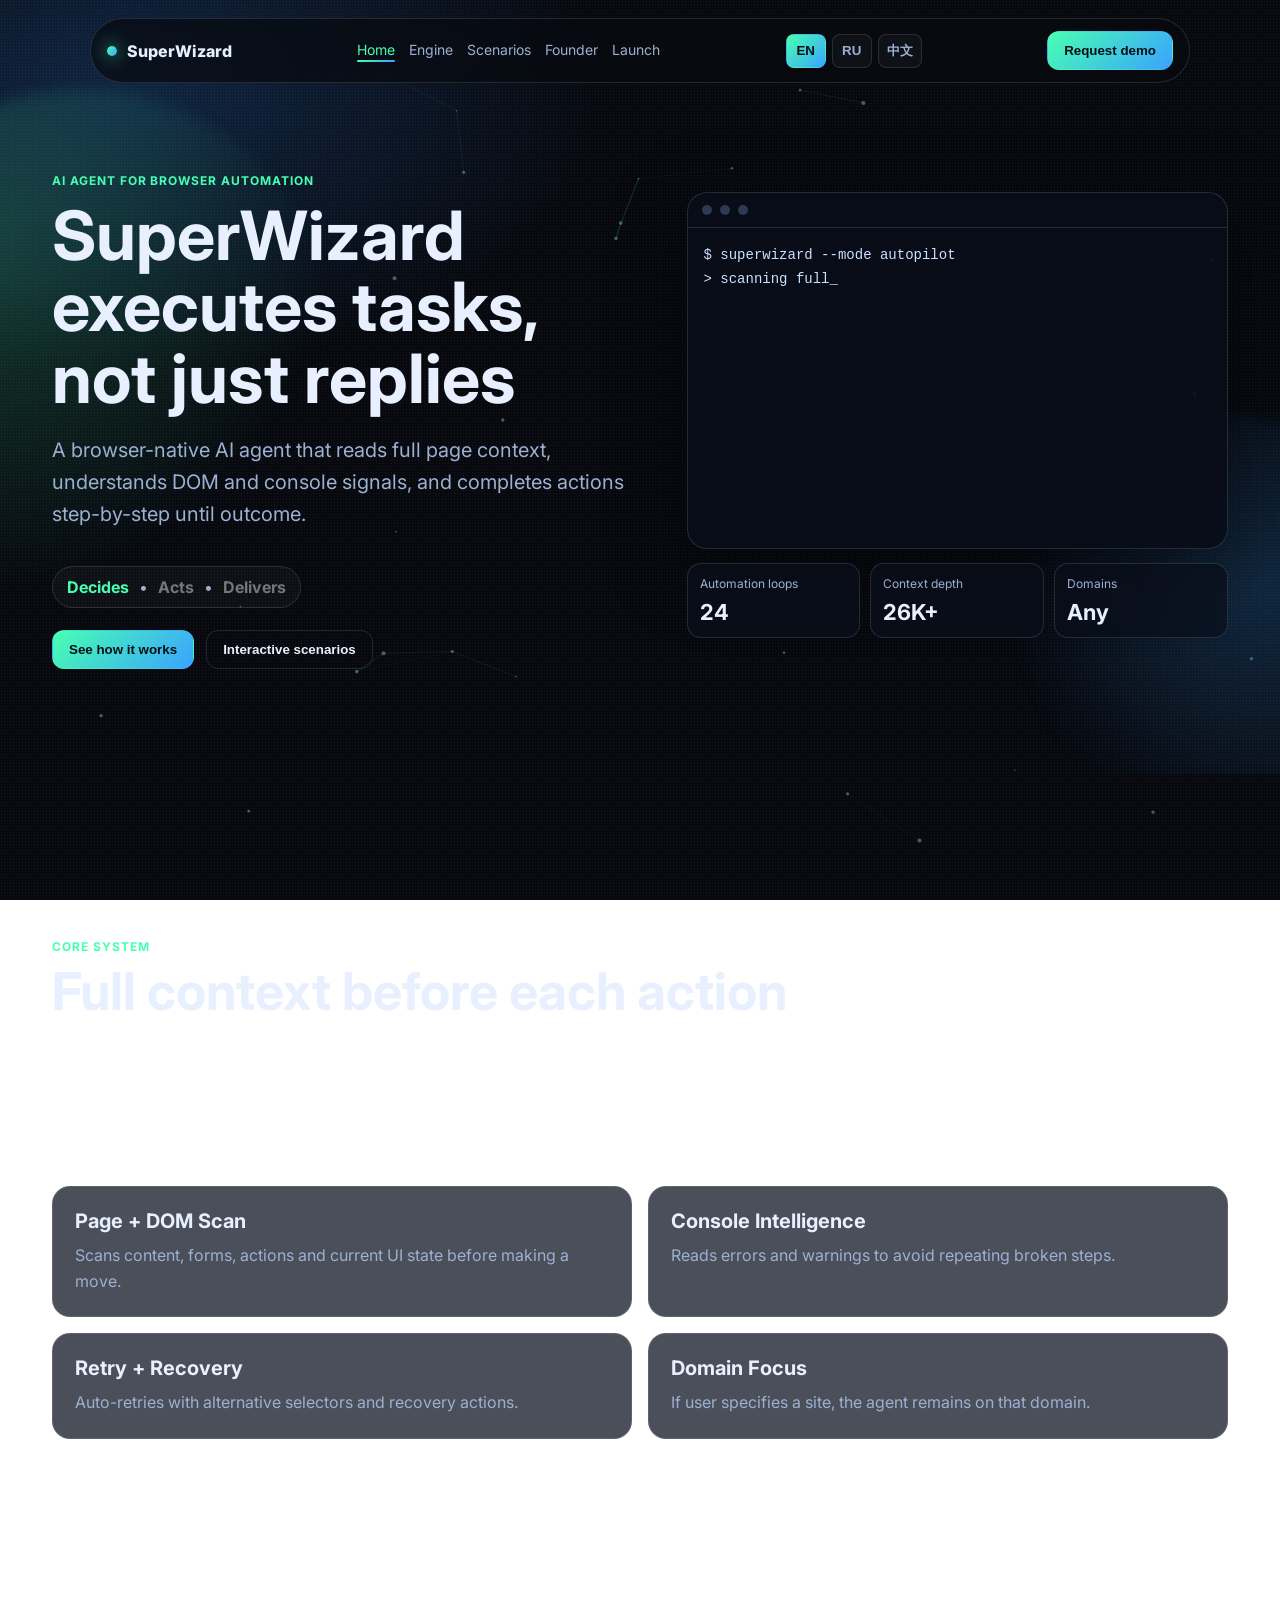
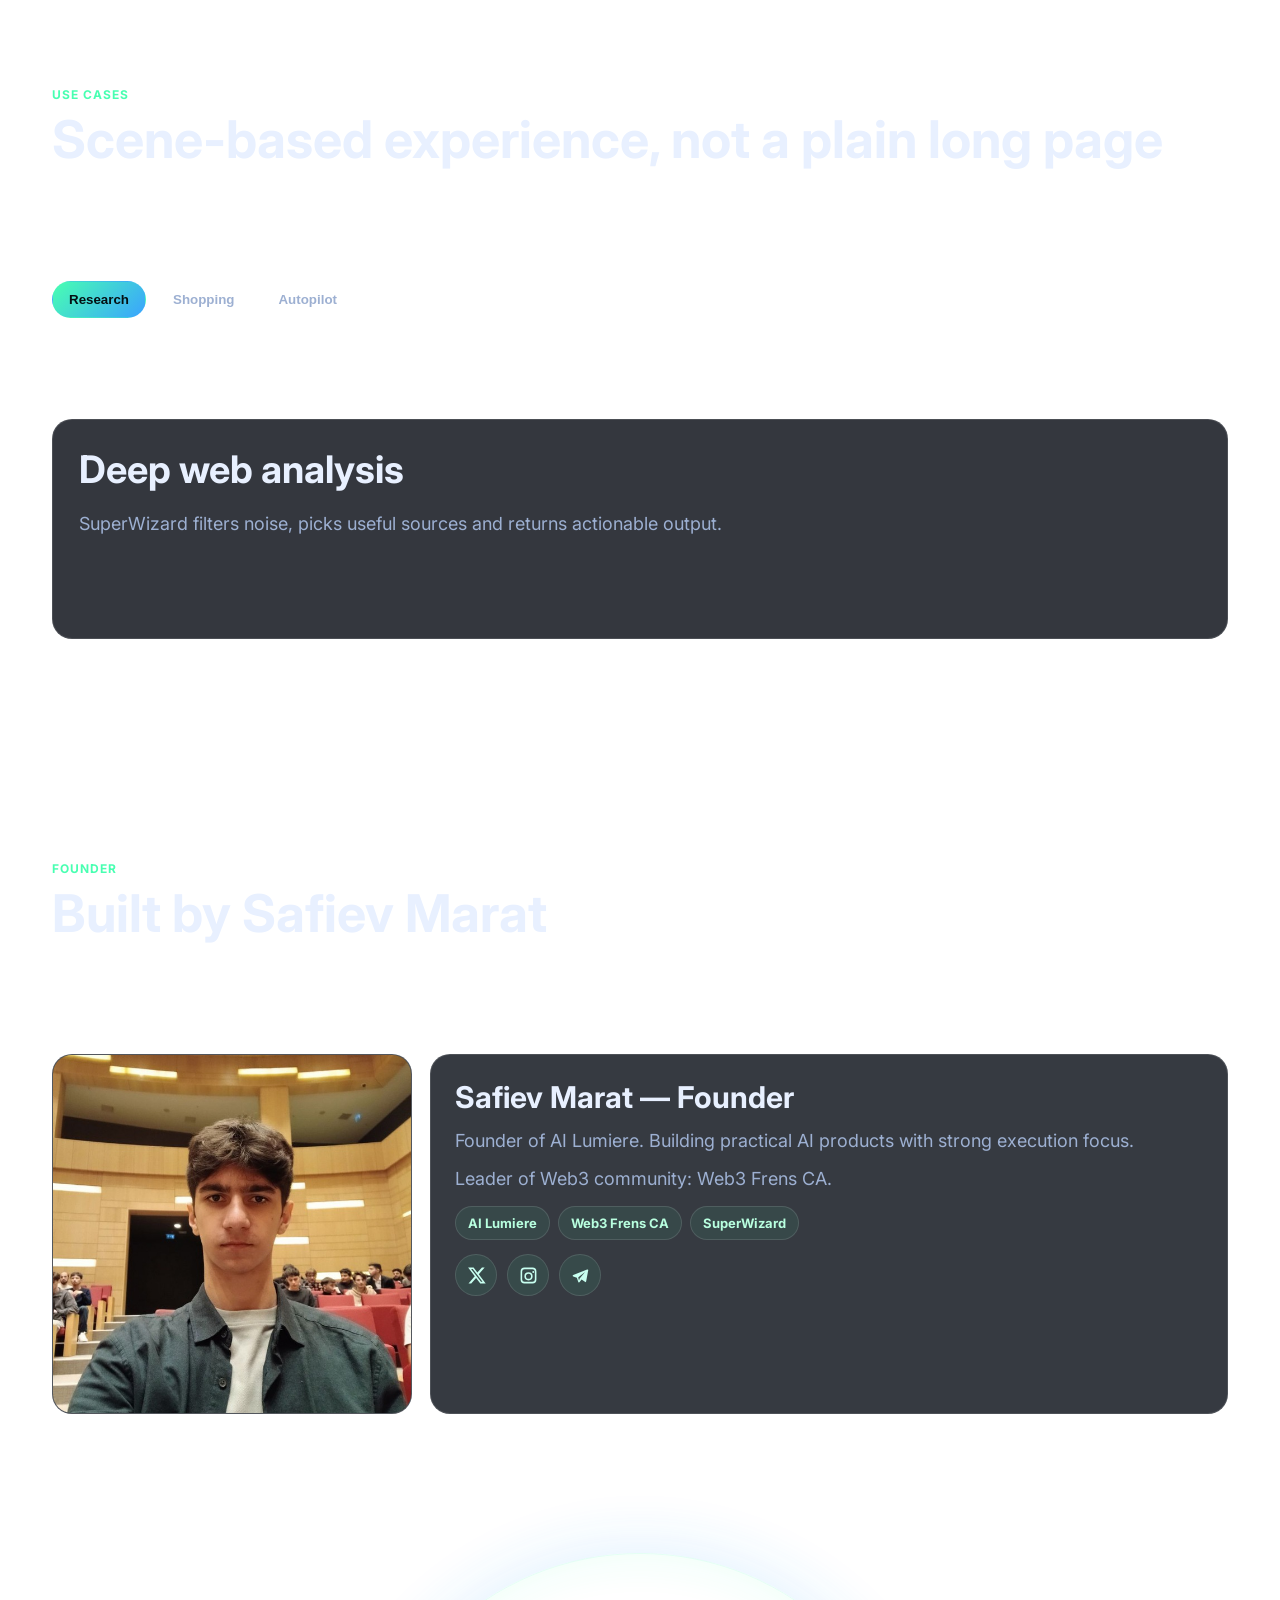
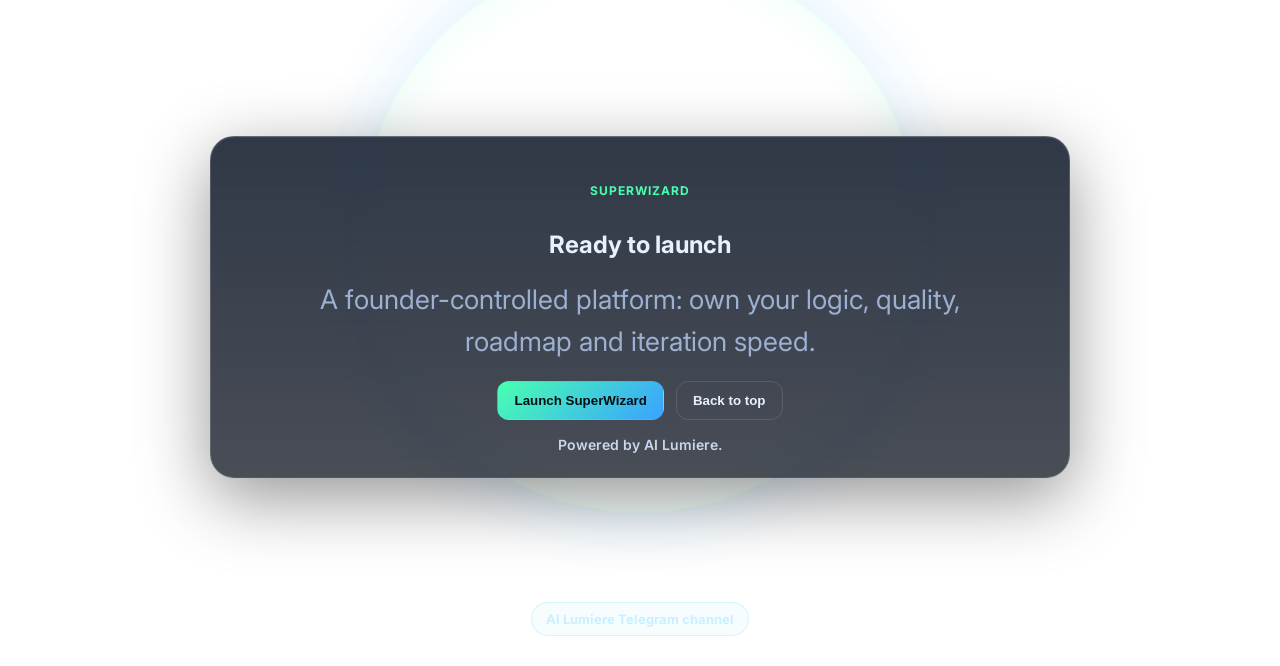
==== index.html @ 756052f9 "Initial SuperWizard website publish." ====
<!DOCTYPE html>
<html lang="en">
<head>
  <meta charset="UTF-8">
  <meta name="viewport" content="width=device-width, initial-scale=1.0">
  <title>SuperWizard — Browser AI Agent</title>
  <link rel="preconnect" href="https://fonts.googleapis.com">
  <link rel="preconnect" href="https://fonts.gstatic.com" crossorigin>
  <link href="https://fonts.googleapis.com/css2?family=Inter:wght@400;600;700;800&family=Noto+Sans+SC:wght@400;600;700;800&display=swap" rel="stylesheet">
  <link rel="stylesheet" href="./styles.css">
</head>
<body>
  <div class="noise"></div>
  <canvas id="particles"></canvas>
  <div class="scroll-progress" id="progress"></div>

  <header class="topbar">
    <div class="brand">
      <span class="dot"></span>
      <span>SuperWizard</span>
    </div>

    <nav>
      <a href="#hero" data-i18n="nav_home">Home</a>
      <a href="#engine" data-i18n="nav_engine">Engine</a>
      <a href="#scenes" data-i18n="nav_scenarios">Scenarios</a>
      <a href="#founder" data-i18n="nav_founder">Founder</a>
      <a href="#cta" data-i18n="nav_launch">Launch</a>
    </nav>

    <div class="lang-switch">
      <button class="lang-btn active" data-lang="en">EN</button>
      <button class="lang-btn" data-lang="ru">RU</button>
      <button class="lang-btn" data-lang="zh">中文</button>
    </div>
    <button class="glow-btn" data-scroll="#cta" data-i18n="btn_demo">Request demo</button>
  </header>

  <main>
    <section class="scene hero" id="hero">
      <div class="orb orb-a"></div>
      <div class="orb orb-b"></div>
      <div class="content">
        <p class="eyebrow" data-i18n="hero_eyebrow">AI Agent for Browser Automation</p>
        <h1 data-i18n="hero_title">SuperWizard executes tasks,<br>not just replies</h1>
        <p class="lead" data-i18n="hero_lead">
          A browser-native AI agent that reads full page context, understands DOM and console signals,
          and completes actions step-by-step until outcome.
        </p>
        <div class="headline-rotator">
          <span class="rotator-word active" data-i18n="rotator_1">Decides</span>
          <span class="rotator-dot">•</span>
          <span class="rotator-word" data-i18n="rotator_2">Acts</span>
          <span class="rotator-dot">•</span>
          <span class="rotator-word" data-i18n="rotator_3">Delivers</span>
        </div>
        <div class="cta-row">
          <button class="glow-btn" data-scroll="#engine" data-i18n="btn_how">See how it works</button>
          <button class="ghost-btn" data-scroll="#scenes" data-i18n="btn_scenarios">Interactive scenarios</button>
        </div>
      </div>
      <div class="hero-ui">
        <div class="panel">
          <div class="panel-head"><span></span><span></span><span></span></div>
          <div class="terminal" id="terminal"></div>
        </div>
        <div class="mini-kpis">
          <div class="kpi"><p data-i18n="kpi_1_l">Automation loops</p><h4>24</h4></div>
          <div class="kpi"><p data-i18n="kpi_2_l">Context depth</p><h4>26K+</h4></div>
          <div class="kpi"><p data-i18n="kpi_3_l">Domains</p><h4>Any</h4></div>
        </div>
      </div>
    </section>

    <section class="scene engine" id="engine">
      <div class="section-title">
        <p data-i18n="engine_eyebrow">Core system</p>
        <h2 class="animated-headline" data-i18n="engine_title">Full context before each action</h2>
      </div>
      <div class="engine-grid">
        <article class="card tilt">
          <h3>Page + DOM Scan</h3>
          <p data-i18n="card_1">Scans content, forms, actions and current UI state before making a move.</p>
        </article>
        <article class="card tilt">
          <h3>Console Intelligence</h3>
          <p data-i18n="card_2">Reads errors and warnings to avoid repeating broken steps.</p>
        </article>
        <article class="card tilt">
          <h3>Retry + Recovery</h3>
          <p data-i18n="card_3">Auto-retries with alternative selectors and recovery actions.</p>
        </article>
        <article class="card tilt">
          <h3>Domain Focus</h3>
          <p data-i18n="card_4">If user specifies a site, the agent remains on that domain.</p>
        </article>
      </div>
    </section>

    <section class="scene scenes" id="scenes">
      <div class="section-title">
        <p data-i18n="scenes_eyebrow">Use cases</p>
        <h2 class="animated-headline" data-i18n="scenes_title">Scene-based experience, not a plain long page</h2>
      </div>
      <div class="tabs">
        <button class="tab active" data-tab="0" data-i18n="tab_1">Research</button>
        <button class="tab" data-tab="1" data-i18n="tab_2">Shopping</button>
        <button class="tab" data-tab="2" data-i18n="tab_3">Autopilot</button>
      </div>
      <div class="stage">
        <article class="story active">
          <h3 data-i18n="story_1_t">Deep web analysis</h3>
          <p data-i18n="story_1_p">SuperWizard filters noise, picks useful sources and returns actionable output.</p>
        </article>
        <article class="story">
          <h3 data-i18n="story_2_t">Smart product flow</h3>
          <p data-i18n="story_2_p">Compares options across the internet and opens relevant product pages.</p>
        </article>
        <article class="story">
          <h3 data-i18n="story_3_t">Step-by-step automation</h3>
          <p data-i18n="story_3_p">Forms, onboarding, repetitive browser tasks — done with retries and checks.</p>
        </article>
      </div>
    </section>

    <section class="scene founder" id="founder">
      <div class="section-title">
        <p data-i18n="founder_eyebrow">Founder</p>
        <h2 class="animated-headline" data-i18n="founder_title">Built by Safiev Marat</h2>
      </div>
      <div class="founder-wrap">
        <div class="founder-photo tilt">
          <img src="./photo.png" alt="Safiev Marat">
        </div>
        <article class="founder-card">
          <h3 data-i18n="founder_name">Safiev Marat — Founder</h3>
          <p data-i18n="founder_text_1">
            Founder of AI Lumiere. Building practical AI products with strong execution focus.
          </p>
          <p data-i18n="founder_text_2">
            Leader of Web3 community: Web3 Frens CA.
          </p>
          <div class="founder-tags">
            <span>AI Lumiere</span>
            <span>Web3 Frens CA</span>
            <span>SuperWizard</span>
          </div>
          <div class="founder-social">
            <a href="https://x.com/SafiyevMarat" target="_blank" rel="noopener noreferrer" aria-label="X (ex Twitter)" title="X (ex Twitter)">
              <svg viewBox="0 0 24 24" aria-hidden="true">
                <path d="M18.9 2h3.4l-7.4 8.4L23.6 22h-6.8l-5.3-6.9L5.3 22H1.9l7.9-9L1.4 2h6.9l4.8 6.3L18.9 2zm-1.2 18h1.9L7.2 3.9H5.2L17.7 20z"/>
              </svg>
            </a>
            <a href="https://instagram.com/maratsafiyev19/" target="_blank" rel="noopener noreferrer" aria-label="Instagram" title="Instagram">
              <svg viewBox="0 0 24 24" aria-hidden="true">
                <path d="M7 2h10a5 5 0 0 1 5 5v10a5 5 0 0 1-5 5H7a5 5 0 0 1-5-5V7a5 5 0 0 1 5-5zm10 2H7a3 3 0 0 0-3 3v10a3 3 0 0 0 3 3h10a3 3 0 0 0 3-3V7a3 3 0 0 0-3-3zm-5 3.8A5.2 5.2 0 1 1 6.8 13 5.2 5.2 0 0 1 12 7.8zm0 2A3.2 3.2 0 1 0 15.2 13 3.2 3.2 0 0 0 12 9.8zM18 6.3a1.2 1.2 0 1 1-1.2 1.2A1.2 1.2 0 0 1 18 6.3z"/>
              </svg>
            </a>
            <a href="https://t.me/minudefi" target="_blank" rel="noopener noreferrer" aria-label="Telegram channel" title="Telegram channel">
              <svg viewBox="0 0 24 24" aria-hidden="true">
                <path d="M21.5 4.6a1 1 0 0 0-1.1-.1L2.8 11.3a1 1 0 0 0 .1 1.9l4.5 1.5 1.7 5.3a1 1 0 0 0 1.8.3l2.5-3.4 4.2 3.1a1 1 0 0 0 1.6-.6l2.5-13.8a1 1 0 0 0-.2-1zM9.3 14.2l8.5-6.7-6.9 8.2-.8 2.5-.8-3.1z"/>
              </svg>
            </a>
          </div>
        </article>
      </div>
    </section>

    <section class="scene cta" id="cta">
      <div class="ring"></div>
      <div class="content">
        <p class="eyebrow">SuperWizard</p>
        <h2 class="animated-headline" data-i18n="cta_title">Ready to launch</h2>
        <p class="lead" data-i18n="cta_text">
          A founder-controlled platform: own your logic, quality, roadmap and iteration speed.
        </p>
        <div class="cta-row">
          <button class="glow-btn pulse" data-i18n="cta_btn_run">Launch SuperWizard</button>
          <button class="ghost-btn" data-scroll="#hero" data-i18n="cta_btn_top">Back to top</button>
        </div>
        <p class="support-line" data-i18n="support_line">Powered by AI Lumiere.</p>
      </div>
    </section>
  </main>

  <footer class="site-footer">
    <a href="https://t.me/AILumiere_news" target="_blank" rel="noopener noreferrer" data-i18n="footer_ai_lumiere">
      AI Lumiere Telegram channel
    </a>
  </footer>

  <script src="./script.js"></script>
</body>
</html>
---- styles.css ----
:root {
  --bg: #07090f;
  --bg-soft: #0d111b;
  --text: #e8f0ff;
  --muted: #9db0d2;
  --accent: #48ffb1;
  --accent-2: #3aa3ff;
  --card: rgba(14, 21, 35, 0.75);
  --border: rgba(255, 255, 255, 0.12);
}

* { box-sizing: border-box; }
html, body { margin: 0; padding: 0; }
body {
  font-family: Inter, system-ui, -apple-system, Segoe UI, sans-serif;
  color: var(--text);
  background: radial-gradient(1200px 700px at 10% 10%, #102542 0%, var(--bg) 40%) fixed;
  overflow-x: hidden;
}

.scroll-progress {
  position: fixed;
  top: 0;
  left: 0;
  height: 3px;
  width: 0%;
  z-index: 20;
  background: linear-gradient(90deg, var(--accent), var(--accent-2));
  box-shadow: 0 0 16px rgba(72, 255, 177, 0.55);
}

.noise {
  position: fixed;
  inset: 0;
  pointer-events: none;
  opacity: 0.06;
  background-image: radial-gradient(#fff 0.5px, transparent 0.5px);
  background-size: 3px 3px;
  z-index: 1;
}

#particles {
  position: fixed;
  inset: 0;
  z-index: 0;
  pointer-events: none;
}

.topbar {
  position: fixed;
  top: 18px;
  left: 50%;
  transform: translateX(-50%);
  width: min(1100px, calc(100% - 24px));
  z-index: 8;
  display: flex;
  align-items: center;
  justify-content: space-between;
  gap: 16px;
  padding: 12px 16px;
  border: 1px solid var(--border);
  border-radius: 999px;
  background: rgba(8, 10, 16, 0.72);
  backdrop-filter: blur(10px);
  transition: transform 0.28s ease, background 0.28s ease, border-color 0.28s ease;
}
.topbar.scrolled {
  background: rgba(6, 10, 18, 0.9);
  border-color: rgba(72, 255, 177, 0.25);
  transform: translateX(-50%) translateY(-2px);
}

.brand { display: flex; align-items: center; gap: 10px; font-weight: 800; }
.dot {
  width: 10px; height: 10px; border-radius: 50%;
  background: linear-gradient(120deg, var(--accent), var(--accent-2));
  box-shadow: 0 0 18px var(--accent);
}

nav { display: flex; gap: 14px; }
nav a {
  color: var(--muted);
  text-decoration: none;
  font-size: 14px;
  transition: 0.25s;
  position: relative;
  padding-bottom: 3px;
}
nav a:hover { color: var(--text); }
nav a.active { color: var(--accent); }
nav a::after {
  content: "";
  position: absolute;
  left: 0;
  right: 100%;
  bottom: -1px;
  height: 2px;
  border-radius: 999px;
  background: linear-gradient(90deg, var(--accent), var(--accent-2));
  transition: right 0.25s ease;
}
nav a:hover::after,
nav a.active::after {
  right: 0;
}

.lang-switch {
  display: flex;
  gap: 6px;
}
.lang-btn {
  border: 1px solid var(--border);
  background: rgba(255, 255, 255, 0.03);
  color: var(--muted);
  border-radius: 8px;
  padding: 7px 8px;
  font-weight: 700;
  cursor: pointer;
  min-width: 40px;
}
.lang-btn.active {
  background: linear-gradient(135deg, var(--accent), var(--accent-2));
  color: #041013;
  border-color: transparent;
}

.glow-btn, .ghost-btn {
  border-radius: 12px;
  font-weight: 700;
  cursor: pointer;
  padding: 11px 16px;
  border: 1px solid transparent;
  transition: transform 0.22s ease, box-shadow 0.24s ease, opacity 0.2s ease;
}
.glow-btn {
  background: linear-gradient(135deg, var(--accent), var(--accent-2));
  color: #041013;
}
.ghost-btn {
  background: transparent;
  color: var(--text);
  border-color: var(--border);
}
.glow-btn:hover { transform: translateY(-2px); box-shadow: 0 10px 22px rgba(58, 163, 255, 0.25); }
.ghost-btn:hover { transform: translateY(-2px); border-color: rgba(72, 255, 177, 0.45); }

main { position: relative; z-index: 2; }
.scene {
  min-height: 86vh;
  padding: 96px min(5vw, 52px) 40px;
  display: grid;
  align-items: center;
  position: relative;
}

.hero {
  grid-template-columns: 1.05fr 0.95fr;
  gap: 36px;
  position: relative;
  overflow: hidden;
}

.orb {
  position: absolute;
  border-radius: 999px;
  filter: blur(8px);
  opacity: 0.2;
}
.orb-a {
  width: 520px; height: 520px; left: -180px; top: 90px;
  background: radial-gradient(circle at 30% 30%, var(--accent), transparent 70%);
  animation: driftA 9s ease-in-out infinite;
}
.orb-b {
  width: 440px; height: 440px; right: -160px; bottom: -80px;
  background: radial-gradient(circle at 60% 40%, var(--accent-2), transparent 70%);
  animation: driftB 11s ease-in-out infinite;
}

@keyframes driftA { 50% { transform: translate(30px, -15px); } }
@keyframes driftB { 50% { transform: translate(-24px, 26px); } }

.content h1 {
  margin: 12px 0 16px;
  line-height: 1.05;
  font-size: clamp(34px, 6vw, 68px);
}
.eyebrow { color: var(--accent); font-weight: 700; letter-spacing: 0.08em; text-transform: uppercase; font-size: 12px; }
.lead { color: var(--muted); max-width: 680px; font-size: clamp(15px, 2vw, 20px); line-height: 1.6; }

.headline-rotator {
  margin-top: 16px;
  display: inline-flex;
  align-items: center;
  gap: 10px;
  border: 1px solid var(--border);
  border-radius: 999px;
  padding: 10px 14px;
  background: rgba(255, 255, 255, 0.03);
}
.rotator-word { opacity: 0.45; transition: opacity 0.35s ease; font-weight: 700; }
.rotator-word.active { opacity: 1; color: var(--accent); }
.rotator-dot { color: var(--muted); }

.cta-row { display: flex; gap: 12px; margin-top: 22px; flex-wrap: wrap; }

.hero-ui .panel {
  border: 1px solid var(--border);
  border-radius: 20px;
  overflow: hidden;
  background: rgba(9, 14, 24, 0.92);
  box-shadow: 0 20px 80px rgba(0, 0, 0, 0.45);
}
.panel-head {
  display: flex; gap: 8px; padding: 12px 14px; border-bottom: 1px solid var(--border);
}
.panel-head span {
  width: 10px; height: 10px; border-radius: 50%; background: #2e3a52;
}
.terminal {
  min-height: 320px;
  padding: 16px;
  font-family: ui-monospace, SFMono-Regular, Menlo, monospace;
  color: #cbe0ff;
  white-space: pre-wrap;
  font-size: 14px;
  line-height: 1.7;
}

.mini-kpis {
  margin-top: 14px;
  display: grid;
  grid-template-columns: repeat(3, minmax(0, 1fr));
  gap: 10px;
}
.kpi {
  border: 1px solid var(--border);
  border-radius: 14px;
  background: rgba(10, 15, 27, 0.72);
  padding: 12px;
}
.kpi p { margin: 0 0 8px; color: var(--muted); font-size: 12px; }
.kpi h4 { margin: 0; font-size: 22px; }

.section-title p { color: var(--accent); font-weight: 700; margin: 0 0 6px; text-transform: uppercase; letter-spacing: 0.08em; font-size: 12px; }
.section-title h2 { font-size: clamp(28px, 4.3vw, 52px); margin: 0 0 24px; }

.engine-grid {
  display: grid;
  grid-template-columns: repeat(2, minmax(0, 1fr));
  gap: 16px;
}
.card {
  background: var(--card);
  border: 1px solid var(--border);
  border-radius: 18px;
  padding: 22px;
  transform-style: preserve-3d;
  transition: transform 0.25s ease, border-color 0.25s ease;
}
.card h3 { margin-top: 0; margin-bottom: 10px; font-size: 20px; }
.card p { margin: 0; color: var(--muted); line-height: 1.6; }
.card:hover { border-color: rgba(72, 255, 177, 0.6); }

.scenes .tabs { display: flex; gap: 10px; flex-wrap: wrap; margin-bottom: 14px; }
.tab {
  border: 1px solid var(--border);
  background: transparent;
  color: var(--muted);
  border-radius: 999px;
  padding: 10px 16px;
  font-weight: 700;
  cursor: pointer;
  transition: transform 0.22s ease, border-color 0.22s ease, color 0.22s ease;
}
.tab.active { color: #041013; background: linear-gradient(135deg, var(--accent), var(--accent-2)); border-color: transparent; }
.tab:hover { transform: translateY(-1px); border-color: rgba(72, 255, 177, 0.45); }

.stage {
  border: 1px solid var(--border);
  border-radius: 20px;
  background: rgba(8, 12, 20, 0.82);
  padding: 26px;
  min-height: 220px;
  position: relative;
  overflow: hidden;
}
.story {
  position: absolute;
  inset: 26px;
  opacity: 0;
  transform: translateY(18px);
  transition: 0.46s ease;
}
.story.active { opacity: 1; transform: translateY(0); }
.story h3 { margin: 0 0 10px; font-size: clamp(24px, 3vw, 38px); }
.story p { color: var(--muted); font-size: 18px; line-height: 1.6; max-width: 760px; }

.founder-wrap {
  display: grid;
  grid-template-columns: 360px 1fr;
  gap: 18px;
  align-items: stretch;
}
.founder-photo {
  border: 1px solid var(--border);
  border-radius: 20px;
  overflow: hidden;
  background: rgba(10, 15, 24, 0.8);
  transition: transform 0.3s ease, border-color 0.3s ease;
}
.founder-photo:hover { transform: translateY(-3px); border-color: rgba(72, 255, 177, 0.55); }
.founder-photo img {
  width: 100%;
  height: 100%;
  object-fit: cover;
  display: block;
}
.founder-card {
  border: 1px solid var(--border);
  border-radius: 20px;
  background: rgba(10, 15, 24, 0.82);
  padding: 24px;
}
.founder-card h3 { margin: 0 0 12px; font-size: 30px; }
.founder-card p { margin: 0 0 10px; color: var(--muted); font-size: 18px; line-height: 1.6; }
.founder-tags { display: flex; gap: 8px; flex-wrap: wrap; margin-top: 12px; }
.founder-tags span {
  border: 1px solid var(--border);
  border-radius: 999px;
  padding: 8px 12px;
  background: rgba(72, 255, 177, 0.07);
  color: #b8ffdf;
  font-weight: 700;
  font-size: 13px;
}

.founder-social {
  display: flex;
  gap: 10px;
  margin-top: 14px;
}
.founder-social a {
  width: 42px;
  height: 42px;
  border-radius: 50%;
  display: inline-flex;
  align-items: center;
  justify-content: center;
  border: 1px solid var(--border);
  background: rgba(72, 255, 177, 0.08);
  color: #c8fff0;
  transition: transform 0.2s ease, border-color 0.2s ease, background 0.2s ease;
}
.founder-social a:hover {
  transform: translateY(-2px) scale(1.03);
  border-color: rgba(72, 255, 177, 0.65);
  background: rgba(72, 255, 177, 0.16);
}
.founder-social svg {
  width: 19px;
  height: 19px;
  fill: currentColor;
}

.cta {
  text-align: center;
  position: relative;
  justify-items: center;
  min-height: 78vh;
  padding-top: 150px;
  padding-bottom: 30px;
}
.cta .content {
  width: min(860px, 100%);
  margin: 0 auto;
  display: flex;
  flex-direction: column;
  align-items: center;
  justify-content: center;
  padding: 34px 28px 24px;
  border: 1px solid rgba(255, 255, 255, 0.16);
  border-radius: 24px;
  background: linear-gradient(180deg, rgba(14, 24, 41, 0.86), rgba(9, 15, 27, 0.74));
  backdrop-filter: blur(10px);
  box-shadow: 0 20px 70px rgba(0, 0, 0, 0.42), inset 0 1px 0 rgba(255, 255, 255, 0.05);
  position: relative;
  overflow: hidden;
}
.cta .content::before {
  content: "";
  position: absolute;
  inset: -2px;
  border-radius: 24px;
  padding: 1px;
  background: linear-gradient(120deg, rgba(72, 255, 177, 0.35), rgba(58, 163, 255, 0.25), rgba(72, 255, 177, 0.16));
  -webkit-mask: linear-gradient(#000 0 0) content-box, linear-gradient(#000 0 0);
  -webkit-mask-composite: xor;
  mask-composite: exclude;
  pointer-events: none;
}
.cta .lead {
  max-width: 700px;
  margin: 0 auto;
  text-align: center;
  font-size: clamp(16px, 2.1vw, 30px);
  line-height: 1.55;
}
.cta .cta-row {
  justify-content: center;
  margin-top: 18px;
}
.support-line {
  margin: 16px 0 0;
  color: #d8e6ff;
  font-weight: 600;
  font-size: 14px;
  opacity: 0.9;
}
.ring {
  position: absolute;
  width: min(50vw, 560px);
  aspect-ratio: 1;
  border-radius: 50%;
  inset: 48% auto auto 50%;
  transform: translate(-50%, -50%);
  border: 1px solid rgba(72, 255, 177, 0.16);
  box-shadow: 0 0 70px rgba(58, 163, 255, 0.2), inset 0 0 50px rgba(72, 255, 177, 0.12);
  animation: spin 20s linear infinite;
  transition: transform 0.25s ease;
  opacity: 0.88;
}
@keyframes spin { to { transform: translate(-50%, -50%) rotate(360deg); } }

.pulse { animation: pulse 1.8s ease-in-out infinite; }
@keyframes pulse {
  50% { box-shadow: 0 0 0 12px rgba(72, 255, 177, 0.14); }
}

.reveal {
  opacity: 0;
  transform: translateY(20px);
  transition: 0.66s ease;
}
.reveal.visible {
  opacity: 1;
  transform: translateY(0);
}

.animated-headline {
  position: relative;
  overflow: hidden;
}
.animated-headline::after {
  content: "";
  position: absolute;
  inset: 0;
  background: linear-gradient(90deg, transparent, rgba(72, 255, 177, 0.22), transparent);
  transform: translateX(-120%);
}
.animated-headline.play::after {
  animation: sweep 0.85s ease;
}
@keyframes sweep {
  to { transform: translateX(120%); }
}

.site-footer {
  position: relative;
  z-index: 3;
  display: flex;
  justify-content: center;
  padding: 4px 16px 30px;
}
.site-footer a {
  text-decoration: none;
  color: #c8f0ff;
  border: 1px solid rgba(157, 227, 255, 0.38);
  border-radius: 999px;
  padding: 8px 14px;
  background: rgba(157, 227, 255, 0.08);
  font-weight: 700;
  font-size: 13px;
  transition: transform 0.2s ease, border-color 0.2s ease, background 0.2s ease;
}
.site-footer a:hover {
  transform: translateY(-1px);
  border-color: rgba(200, 240, 255, 0.8);
  background: rgba(157, 227, 255, 0.16);
}

@media (max-width: 980px) {
  .hero { grid-template-columns: 1fr; }
  nav { display: none; }
  .founder-wrap { grid-template-columns: 1fr; }
  .engine-grid { grid-template-columns: 1fr; }
  .topbar { border-radius: 18px; }
  .scene { min-height: auto; padding-top: 88px; padding-bottom: 28px; }
  .cta .content { width: 100%; }
  .cta { min-height: 72vh; padding-top: 130px; }
  .ring { width: min(86vw, 520px); }
}
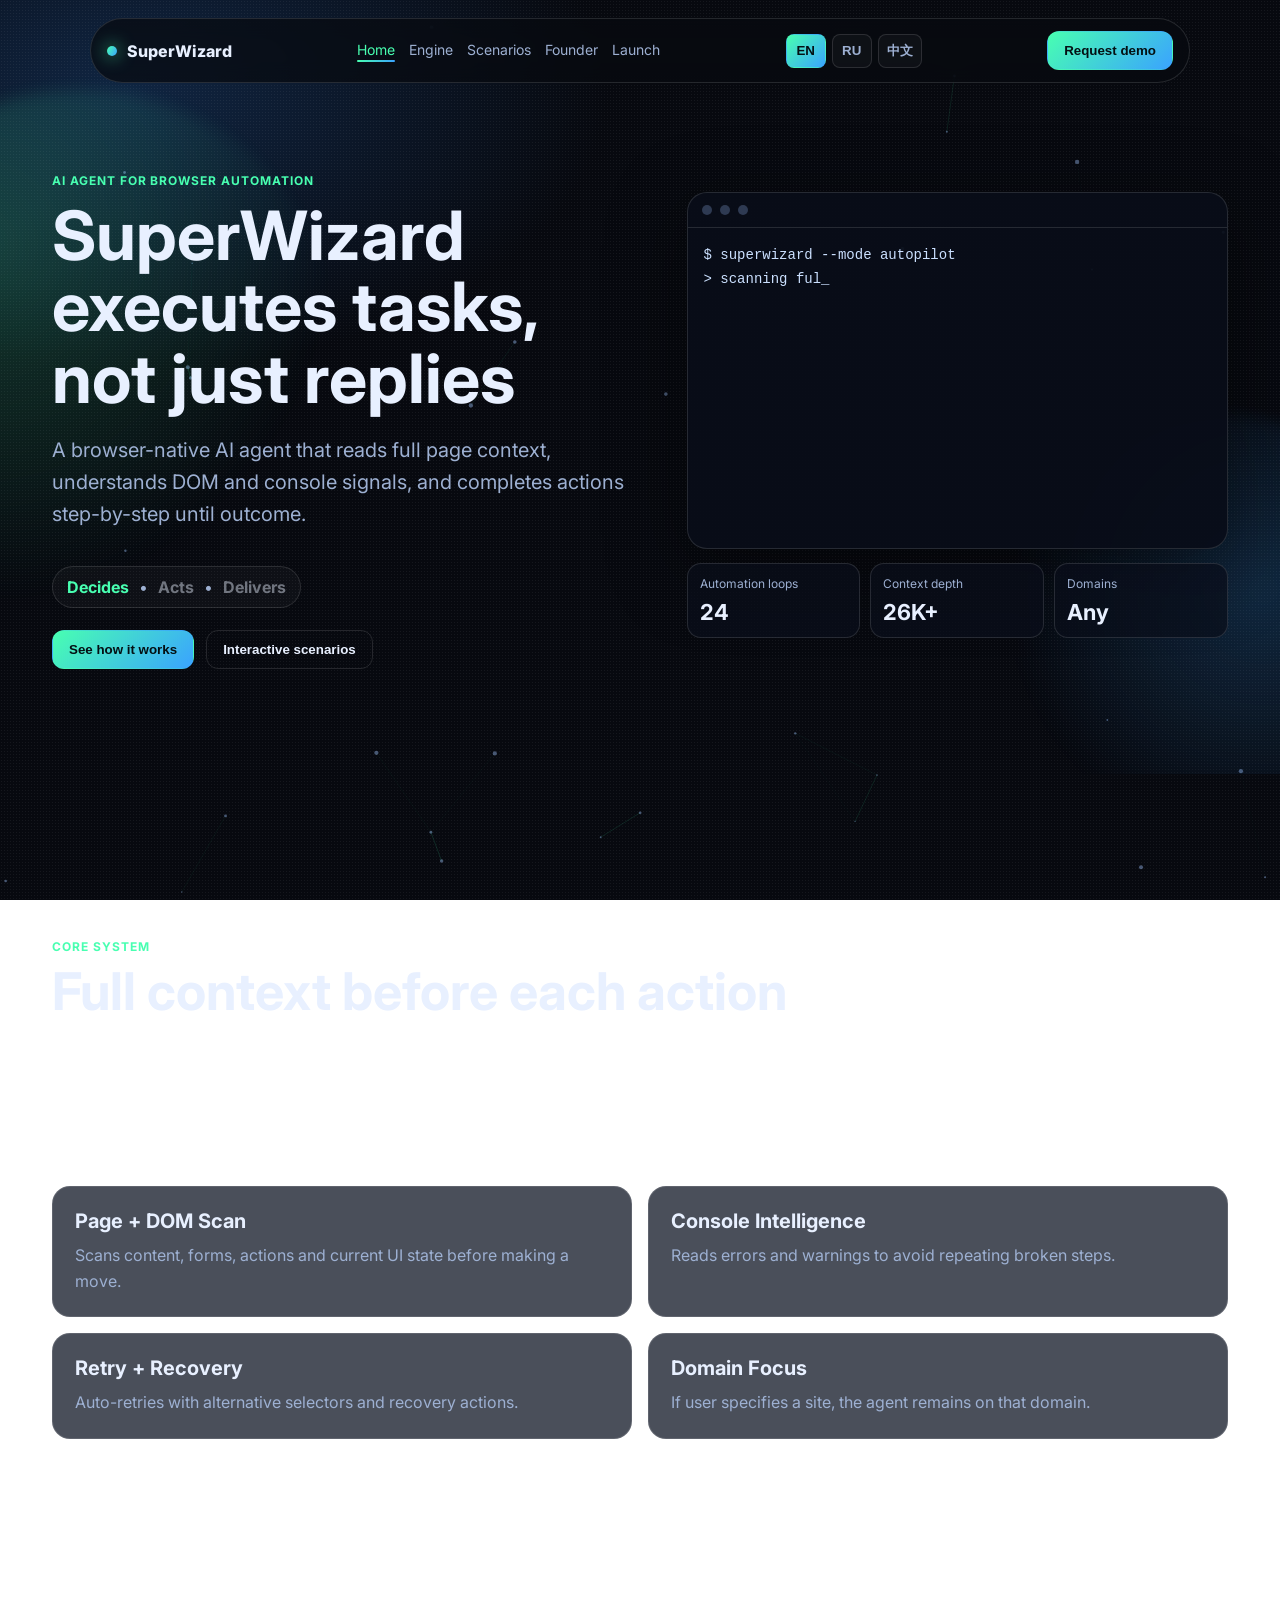
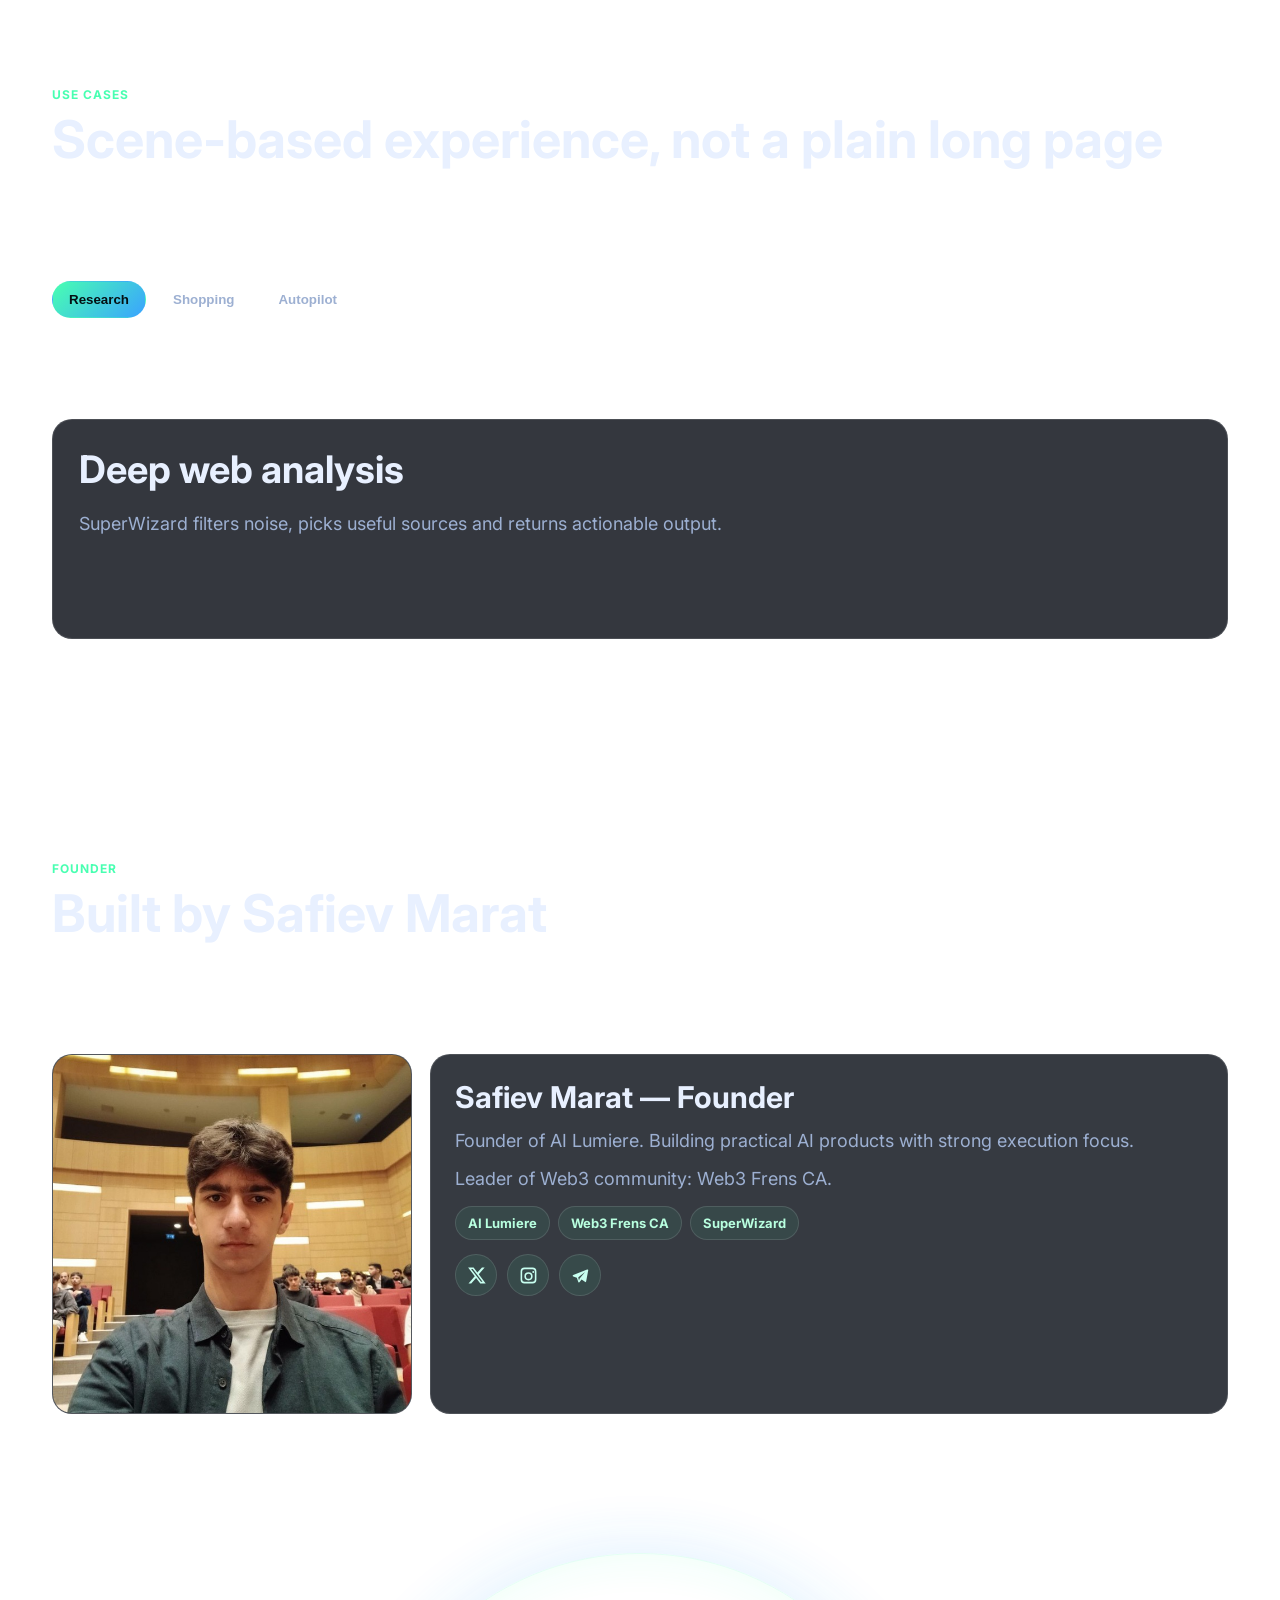
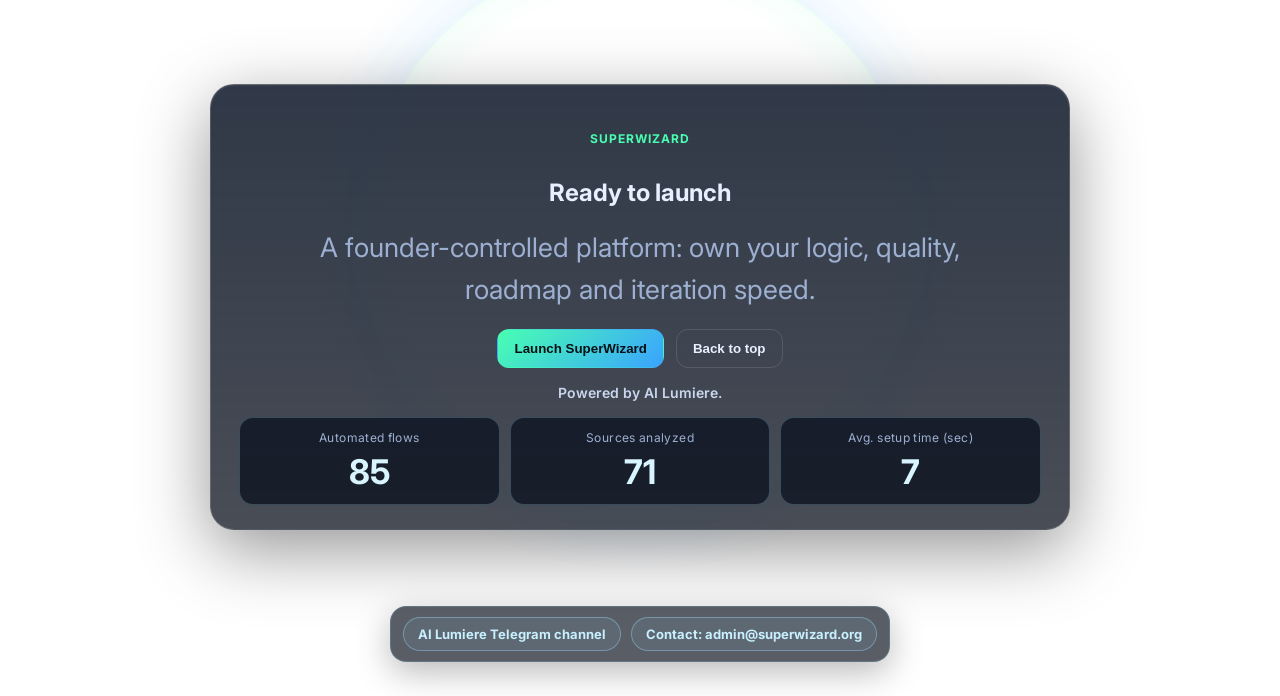
==== commit 024e5de3: "Enhance landing CTA ending with richer animations and contact block. Improve the final section exper" ====
--- a/index.html
+++ b/index.html
@@ -169,6 +169,7 @@
     <section class="scene cta" id="cta">
       <div class="ring"></div>
       <div class="content">
+        <div class="cta-scan" aria-hidden="true"></div>
         <p class="eyebrow">SuperWizard</p>
         <h2 class="animated-headline" data-i18n="cta_title">Ready to launch</h2>
         <p class="lead" data-i18n="cta_text">
@@ -179,14 +180,33 @@
           <button class="ghost-btn" data-scroll="#hero" data-i18n="cta_btn_top">Back to top</button>
         </div>
         <p class="support-line" data-i18n="support_line">Powered by AI Lumiere.</p>
+        <div class="cta-stats">
+          <article class="cta-stat" style="--delay: 0ms;">
+            <p data-i18n="cta_stat_1">Automated flows</p>
+            <h4 data-count="120">0</h4>
+          </article>
+          <article class="cta-stat" style="--delay: 120ms;">
+            <p data-i18n="cta_stat_2">Sources analyzed</p>
+            <h4 data-count="100">0</h4>
+          </article>
+          <article class="cta-stat" style="--delay: 240ms;">
+            <p data-i18n="cta_stat_3">Avg. setup time (sec)</p>
+            <h4 data-count="10">0</h4>
+          </article>
+        </div>
       </div>
     </section>
   </main>
 
   <footer class="site-footer">
-    <a href="https://t.me/AILumiere_news" target="_blank" rel="noopener noreferrer" data-i18n="footer_ai_lumiere">
-      AI Lumiere Telegram channel
-    </a>
+    <div class="footer-inner">
+      <a href="https://t.me/AILumiere_news" target="_blank" rel="noopener noreferrer" data-i18n="footer_ai_lumiere">
+        AI Lumiere Telegram channel
+      </a>
+      <a href="mailto:admin@superwizard.org" data-i18n="footer_email">
+        Contact: admin@superwizard.org
+      </a>
+    </div>
   </footer>
 
   <script src="./script.js"></script>
--- a/styles.css
+++ b/styles.css
@@ -387,6 +387,21 @@
   position: relative;
   overflow: hidden;
 }
+.cta-scan {
+  position: absolute;
+  inset: -40% -20%;
+  background: linear-gradient(110deg, transparent 36%, rgba(72, 255, 177, 0.18) 48%, rgba(58, 163, 255, 0.2) 52%, transparent 64%);
+  transform: translateX(-70%) rotate(2deg);
+  pointer-events: none;
+  animation: ctaSweep 4.8s ease-in-out infinite;
+  opacity: 0.65;
+}
+.cta.live .cta-scan { animation-duration: 3.8s; opacity: 0.85; }
+@keyframes ctaSweep {
+  0%, 18% { transform: translateX(-74%) rotate(2deg); }
+  52% { transform: translateX(74%) rotate(2deg); }
+  100% { transform: translateX(74%) rotate(2deg); }
+}
 .cta .content::before {
   content: "";
   position: absolute;
@@ -416,6 +431,40 @@
   font-weight: 600;
   font-size: 14px;
   opacity: 0.9;
+}
+.cta-stats {
+  margin-top: 16px;
+  width: 100%;
+  display: grid;
+  grid-template-columns: repeat(3, minmax(0, 1fr));
+  gap: 10px;
+}
+.cta-stat {
+  border: 1px solid rgba(157, 227, 255, 0.24);
+  background: rgba(9, 16, 29, 0.74);
+  border-radius: 14px;
+  padding: 12px 10px;
+  text-align: center;
+  transform: translateY(8px);
+  opacity: 0;
+  transition: transform 0.5s ease, opacity 0.5s ease, border-color 0.25s ease;
+  transition-delay: var(--delay, 0ms);
+}
+.cta.live .cta-stat {
+  transform: translateY(0);
+  opacity: 1;
+}
+.cta-stat:hover { border-color: rgba(72, 255, 177, 0.65); }
+.cta-stat p {
+  margin: 0;
+  color: var(--muted);
+  font-size: 12px;
+  letter-spacing: 0.03em;
+}
+.cta-stat h4 {
+  margin: 6px 0 0;
+  font-size: clamp(24px, 3vw, 34px);
+  color: #d8f5ff;
 }
 .ring {
   position: absolute;
@@ -470,7 +519,19 @@
   z-index: 3;
   display: flex;
   justify-content: center;
-  padding: 4px 16px 30px;
+  padding: 8px 16px 34px;
+}
+.footer-inner {
+  display: flex;
+  gap: 10px;
+  flex-wrap: wrap;
+  justify-content: center;
+  padding: 10px 12px;
+  border: 1px solid rgba(157, 227, 255, 0.18);
+  border-radius: 16px;
+  background: rgba(11, 17, 30, 0.68);
+  backdrop-filter: blur(8px);
+  box-shadow: 0 10px 34px rgba(0, 0, 0, 0.28);
 }
 .site-footer a {
   text-decoration: none;
@@ -499,4 +560,22 @@
   .cta .content { width: 100%; }
   .cta { min-height: 72vh; padding-top: 130px; }
   .ring { width: min(86vw, 520px); }
-}
+  .cta-stats { grid-template-columns: 1fr; }
+  .footer-inner { width: min(620px, 100%); }
+}
+
+@media (prefers-reduced-motion: reduce) {
+  .ring,
+  .pulse,
+  .cta-scan,
+  .orb-a,
+  .orb-b {
+    animation: none !important;
+  }
+  .cta-stat,
+  .reveal {
+    transition: none !important;
+    transform: none !important;
+    opacity: 1 !important;
+  }
+}
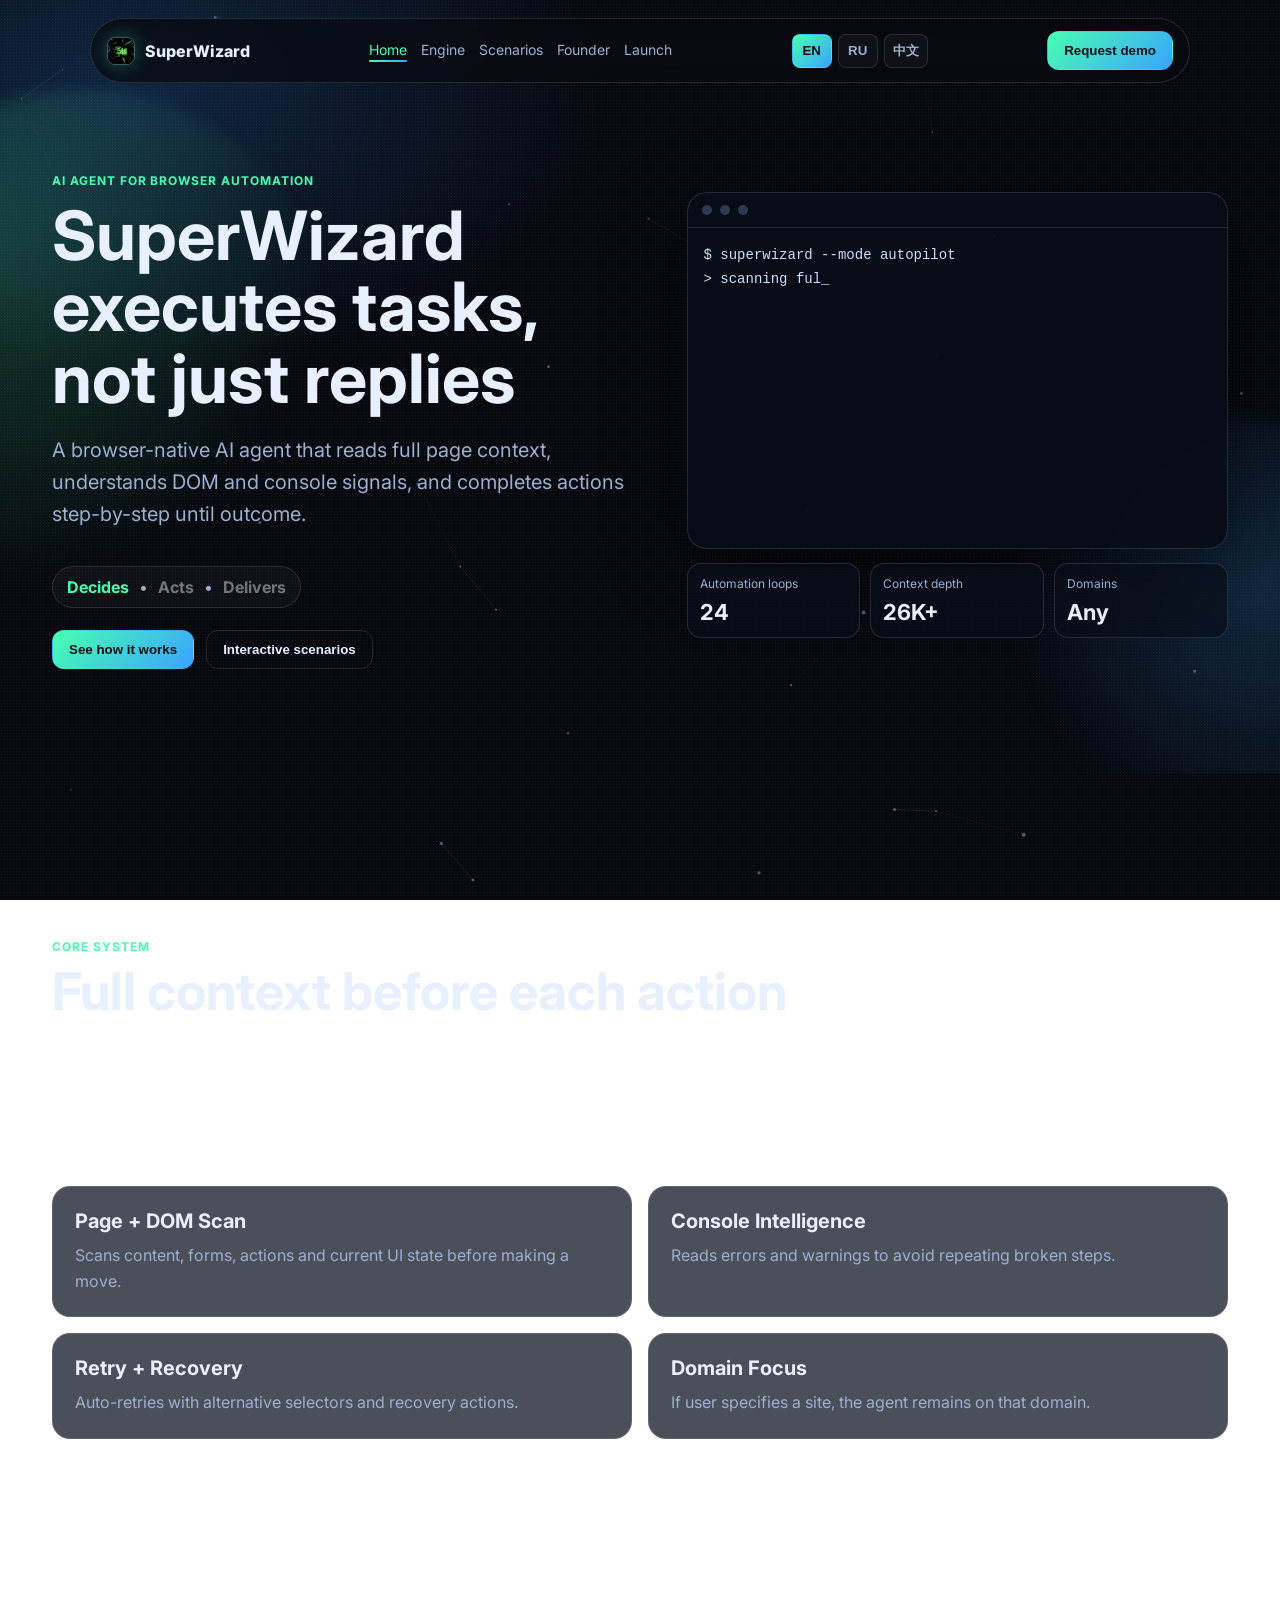
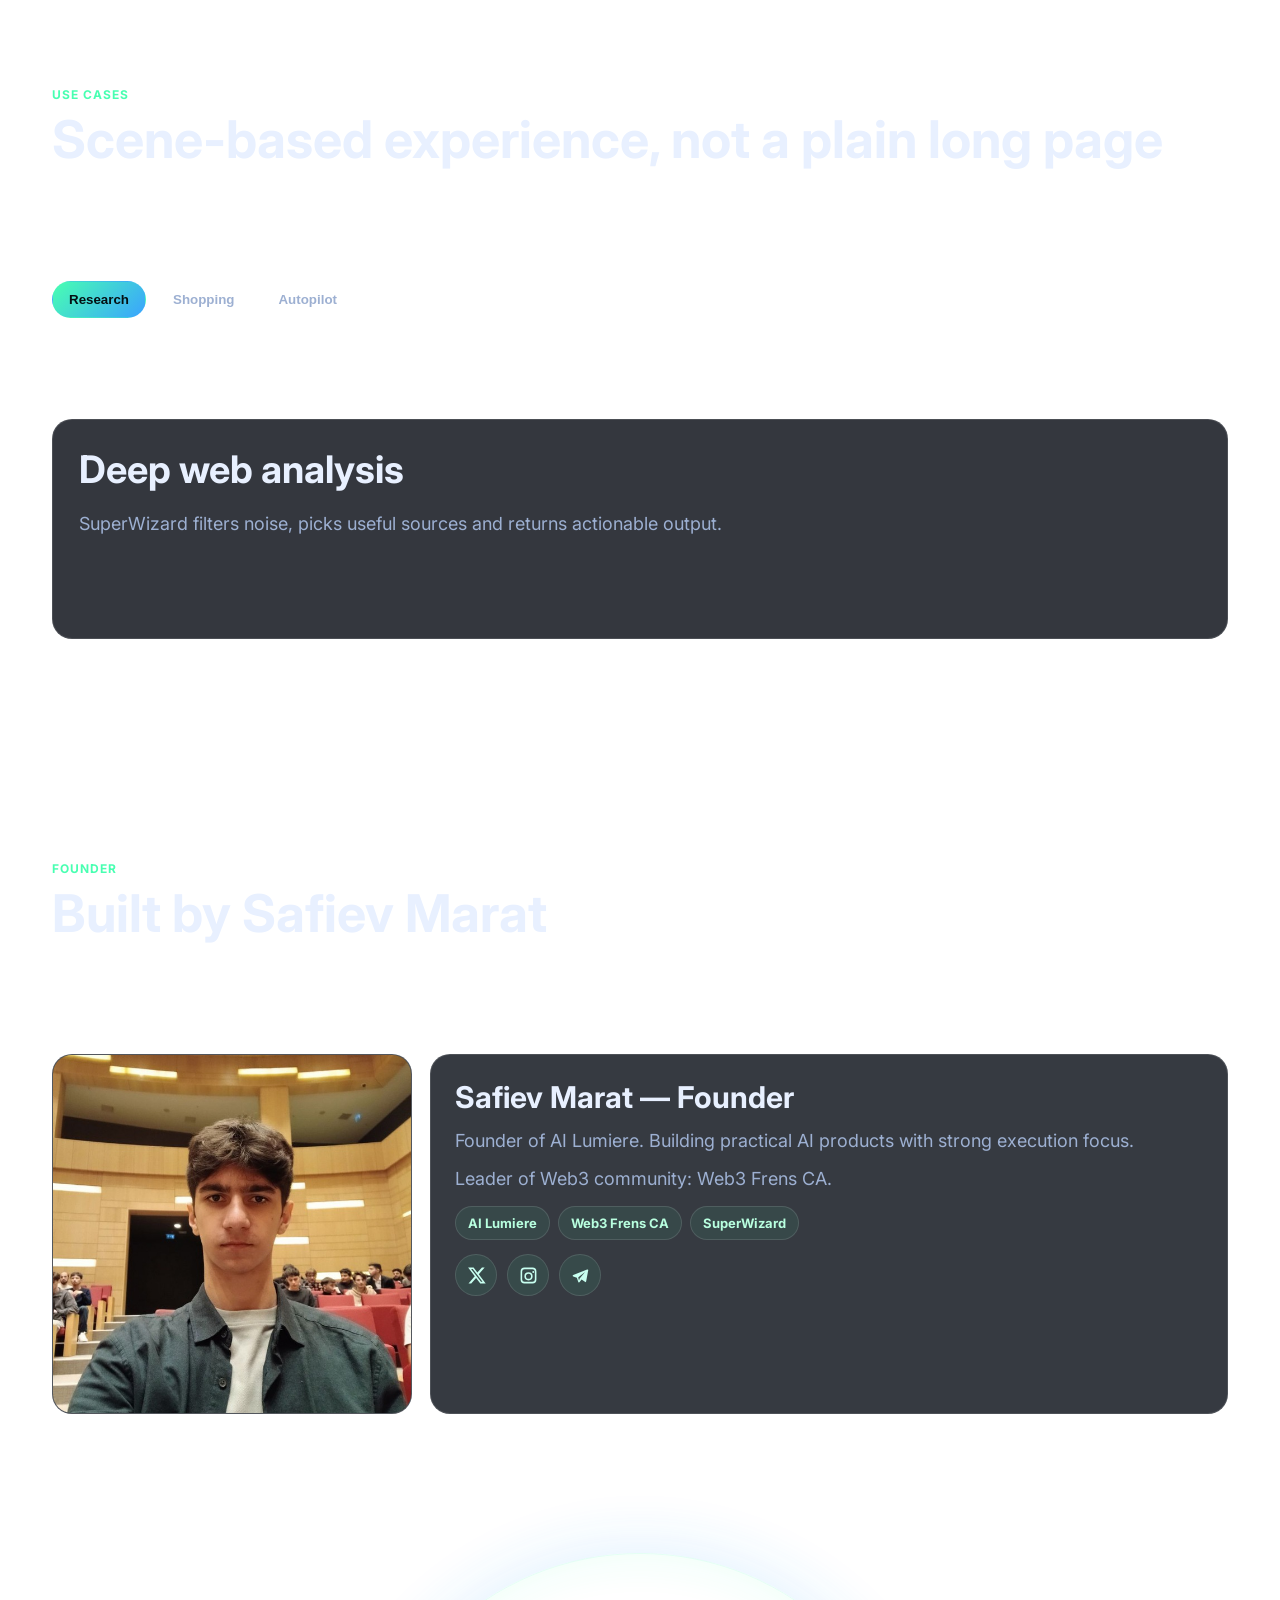
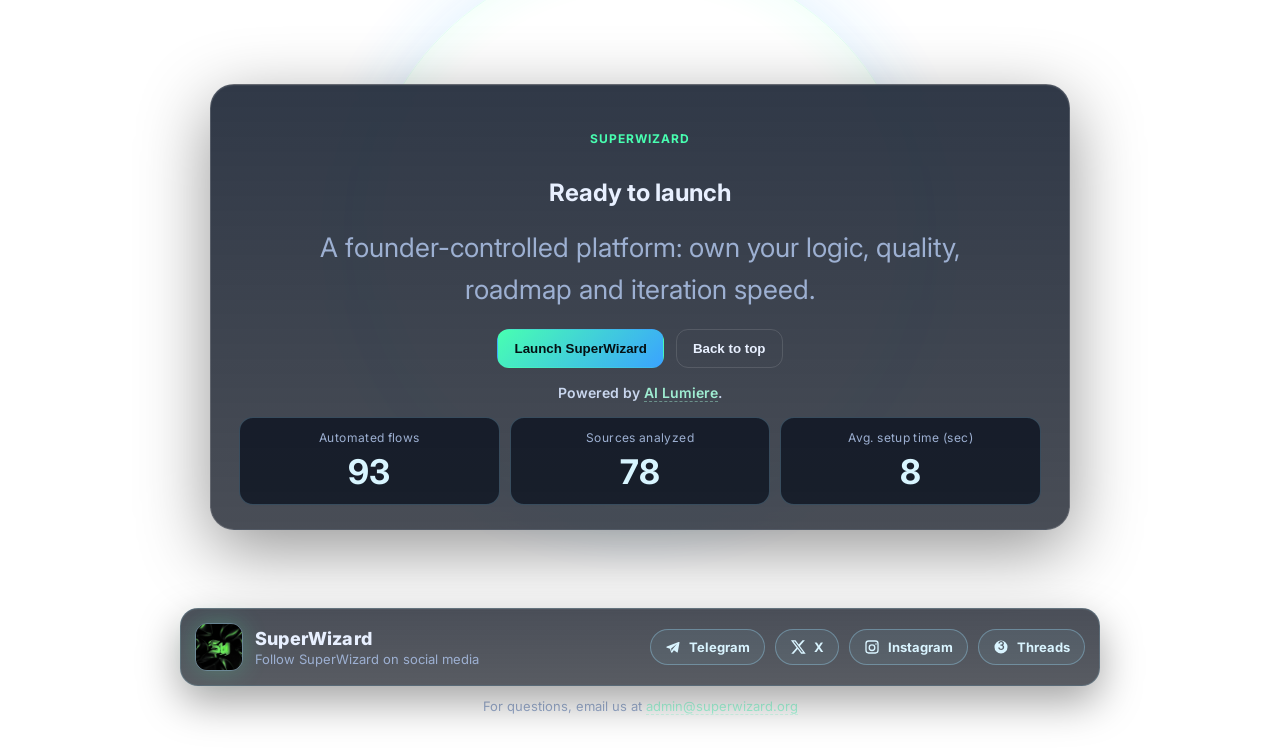
==== commit d832382b: "Refresh landing footer branding and social links. Update the footer to use SuperWizard social profil" ====
--- a/index.html
+++ b/index.html
@@ -4,6 +4,8 @@
   <meta charset="UTF-8">
   <meta name="viewport" content="width=device-width, initial-scale=1.0">
   <title>SuperWizard — Browser AI Agent</title>
+  <link rel="icon" type="image/jpeg" href="./image.jpg">
+  <link rel="apple-touch-icon" href="./image.jpg">
   <link rel="preconnect" href="https://fonts.googleapis.com">
   <link rel="preconnect" href="https://fonts.gstatic.com" crossorigin>
   <link href="https://fonts.googleapis.com/css2?family=Inter:wght@400;600;700;800&family=Noto+Sans+SC:wght@400;600;700;800&display=swap" rel="stylesheet">
@@ -16,7 +18,7 @@
 
   <header class="topbar">
     <div class="brand">
-      <span class="dot"></span>
+      <img src="./image.jpg" alt="SuperWizard logo" class="brand-logo">
       <span>SuperWizard</span>
     </div>
 
@@ -179,7 +181,9 @@
           <button class="glow-btn pulse" data-i18n="cta_btn_run">Launch SuperWizard</button>
           <button class="ghost-btn" data-scroll="#hero" data-i18n="cta_btn_top">Back to top</button>
         </div>
-        <p class="support-line" data-i18n="support_line">Powered by AI Lumiere.</p>
+        <p class="support-line" data-i18n="support_line">
+          Powered by <a href="https://t.me/AILumiere_news" target="_blank" rel="noopener noreferrer">AI Lumiere</a>.
+        </p>
         <div class="cta-stats">
           <article class="cta-stat" style="--delay: 0ms;">
             <p data-i18n="cta_stat_1">Automated flows</p>
@@ -200,13 +204,43 @@
 
   <footer class="site-footer">
     <div class="footer-inner">
-      <a href="https://t.me/AILumiere_news" target="_blank" rel="noopener noreferrer" data-i18n="footer_ai_lumiere">
-        AI Lumiere Telegram channel
-      </a>
-      <a href="mailto:admin@superwizard.org" data-i18n="footer_email">
-        Contact: admin@superwizard.org
-      </a>
+      <div class="footer-brand">
+        <img src="./image.jpg" alt="SuperWizard logo" class="footer-logo">
+        <div>
+          <p class="footer-title">SuperWizard</p>
+          <p class="footer-subtitle" data-i18n="footer_subtitle">Follow SuperWizard on social media</p>
+        </div>
+      </div>
+      <div class="footer-social" aria-label="SuperWizard social links">
+        <a href="https://t.me/superwizard_ai" target="_blank" rel="noopener noreferrer" aria-label="Telegram" title="Telegram">
+          <svg viewBox="0 0 24 24" aria-hidden="true">
+            <path d="M21.5 4.6a1 1 0 0 0-1.1-.1L2.8 11.3a1 1 0 0 0 .1 1.9l4.5 1.5 1.7 5.3a1 1 0 0 0 1.8.3l2.5-3.4 4.2 3.1a1 1 0 0 0 1.6-.6l2.5-13.8a1 1 0 0 0-.2-1zM9.3 14.2l8.5-6.7-6.9 8.2-.8 2.5-.8-3.1z"/>
+          </svg>
+          <span>Telegram</span>
+        </a>
+        <a href="https://x.com/superwizard_ai" target="_blank" rel="noopener noreferrer" aria-label="X" title="X">
+          <svg viewBox="0 0 24 24" aria-hidden="true">
+            <path d="M18.9 2h3.4l-7.4 8.4L23.6 22h-6.8l-5.3-6.9L5.3 22H1.9l7.9-9L1.4 2h6.9l4.8 6.3L18.9 2zm-1.2 18h1.9L7.2 3.9H5.2L17.7 20z"/>
+          </svg>
+          <span>X</span>
+        </a>
+        <a href="https://www.instagram.com/super.wizard19/" target="_blank" rel="noopener noreferrer" aria-label="Instagram" title="Instagram">
+          <svg viewBox="0 0 24 24" aria-hidden="true">
+            <path d="M7 2h10a5 5 0 0 1 5 5v10a5 5 0 0 1-5 5H7a5 5 0 0 1-5-5V7a5 5 0 0 1 5-5zm10 2H7a3 3 0 0 0-3 3v10a3 3 0 0 0 3 3h10a3 3 0 0 0 3-3V7a3 3 0 0 0-3-3zm-5 3.8A5.2 5.2 0 1 1 6.8 13 5.2 5.2 0 0 1 12 7.8zm0 2A3.2 3.2 0 1 0 15.2 13 3.2 3.2 0 0 0 12 9.8zM18 6.3a1.2 1.2 0 1 1-1.2 1.2A1.2 1.2 0 0 1 18 6.3z"/>
+          </svg>
+          <span>Instagram</span>
+        </a>
+        <a href="https://www.threads.com/@super.wizard19?xmt=AQF0ELFVd8QzhtJXIkv4QuPadq3Bl16BaOq7mmpWHL6th4w" target="_blank" rel="noopener noreferrer" aria-label="Threads" title="Threads">
+          <svg viewBox="0 0 24 24" aria-hidden="true">
+            <path d="M12 2.2a9.8 9.8 0 1 0 0 19.6 9.8 9.8 0 0 0 0-19.6zm4.7 10.6c-.3 2.3-1.9 3.8-4.5 3.8-2.4 0-4.2-1.4-4.4-3.8h2.1c.2 1.3 1 2 2.3 2 1.4 0 2.2-.8 2.4-2.1.2-1.2-.4-2.2-1.8-2.5-.5-.1-1-.1-1.6-.1V8.4c.5 0 1 0 1.4-.1 1.1-.2 1.7-.9 1.6-1.9-.1-1-.8-1.6-1.9-1.6-1.2 0-2 .7-2.1 1.9H8.1c.2-2.3 1.8-3.7 4.2-3.7 2.4 0 4 1.4 4.1 3.5.1 1.3-.5 2.3-1.7 2.9 1.6.5 2.3 1.7 2 3.4z"/>
+          </svg>
+          <span>Threads</span>
+        </a>
+      </div>
     </div>
+    <p class="footer-contact" data-i18n="footer_contact">
+      For questions, email us at <a href="mailto:admin@superwizard.org">admin@superwizard.org</a>
+    </p>
   </footer>
 
   <script src="./script.js"></script>
--- a/styles.css
+++ b/styles.css
@@ -75,6 +75,14 @@
   width: 10px; height: 10px; border-radius: 50%;
   background: linear-gradient(120deg, var(--accent), var(--accent-2));
   box-shadow: 0 0 18px var(--accent);
+}
+.brand-logo {
+  width: 28px;
+  height: 28px;
+  border-radius: 8px;
+  object-fit: cover;
+  border: 1px solid rgba(157, 227, 255, 0.35);
+  box-shadow: 0 0 18px rgba(72, 255, 177, 0.28);
 }
 
 nav { display: flex; gap: 14px; }
@@ -432,6 +440,16 @@
   font-size: 14px;
   opacity: 0.9;
 }
+.support-line a {
+  color: #a9ffe0;
+  text-decoration: none;
+  border-bottom: 1px dashed rgba(169, 255, 224, 0.45);
+  transition: color 0.2s ease, border-color 0.2s ease;
+}
+.support-line a:hover {
+  color: #d9fff1;
+  border-color: rgba(217, 255, 241, 0.7);
+}
 .cta-stats {
   margin-top: 16px;
   width: 100%;
@@ -518,36 +536,95 @@
   position: relative;
   z-index: 3;
   display: flex;
+  flex-direction: column;
   justify-content: center;
-  padding: 8px 16px 34px;
+  align-items: center;
+  padding: 10px 16px 34px;
+  gap: 12px;
 }
 .footer-inner {
+  width: min(920px, 100%);
+  display: flex;
+  align-items: center;
+  justify-content: space-between;
+  gap: 16px;
+  padding: 14px;
+  border: 1px solid rgba(157, 227, 255, 0.18);
+  border-radius: 18px;
+  background: linear-gradient(180deg, rgba(11, 17, 30, 0.74), rgba(9, 14, 24, 0.68));
+  backdrop-filter: blur(10px);
+  box-shadow: 0 16px 42px rgba(0, 0, 0, 0.36), inset 0 1px 0 rgba(255, 255, 255, 0.04);
+}
+.footer-brand {
+  display: flex;
+  align-items: center;
+  gap: 12px;
+}
+.footer-logo {
+  width: 48px;
+  height: 48px;
+  border-radius: 12px;
+  object-fit: cover;
+  border: 1px solid rgba(157, 227, 255, 0.34);
+  box-shadow: 0 0 24px rgba(72, 255, 177, 0.22);
+}
+.footer-title {
+  margin: 0;
+  font-size: 18px;
+  font-weight: 800;
+  letter-spacing: 0.01em;
+}
+.footer-subtitle {
+  margin: 2px 0 0;
+  color: var(--muted);
+  font-size: 13px;
+}
+.footer-social {
   display: flex;
   gap: 10px;
   flex-wrap: wrap;
-  justify-content: center;
-  padding: 10px 12px;
-  border: 1px solid rgba(157, 227, 255, 0.18);
-  border-radius: 16px;
-  background: rgba(11, 17, 30, 0.68);
-  backdrop-filter: blur(8px);
-  box-shadow: 0 10px 34px rgba(0, 0, 0, 0.28);
-}
-.site-footer a {
+}
+.footer-social a {
   text-decoration: none;
-  color: #c8f0ff;
-  border: 1px solid rgba(157, 227, 255, 0.38);
+  color: #d9f4ff;
+  border: 1px solid rgba(157, 227, 255, 0.35);
   border-radius: 999px;
-  padding: 8px 14px;
-  background: rgba(157, 227, 255, 0.08);
+  padding: 9px 14px;
+  background: rgba(157, 227, 255, 0.07);
   font-weight: 700;
   font-size: 13px;
-  transition: transform 0.2s ease, border-color 0.2s ease, background 0.2s ease;
-}
-.site-footer a:hover {
-  transform: translateY(-1px);
-  border-color: rgba(200, 240, 255, 0.8);
-  background: rgba(157, 227, 255, 0.16);
+  display: inline-flex;
+  align-items: center;
+  gap: 8px;
+  transition: transform 0.2s ease, border-color 0.2s ease, background 0.2s ease, box-shadow 0.2s ease;
+}
+.footer-social a svg {
+  width: 16px;
+  height: 16px;
+  fill: currentColor;
+}
+.footer-social a:hover {
+  transform: translateY(-2px);
+  border-color: rgba(72, 255, 177, 0.7);
+  background: rgba(72, 255, 177, 0.14);
+  box-shadow: 0 8px 22px rgba(72, 255, 177, 0.2);
+}
+.footer-contact {
+  width: min(920px, 100%);
+  margin: 0;
+  color: var(--muted);
+  font-size: 13px;
+  text-align: center;
+}
+.footer-contact a {
+  color: #a9ffe0;
+  text-decoration: none;
+  border-bottom: 1px dashed rgba(169, 255, 224, 0.45);
+  transition: color 0.2s ease, border-color 0.2s ease;
+}
+.footer-contact a:hover {
+  color: #d9fff1;
+  border-color: rgba(217, 255, 241, 0.7);
 }
 
 @media (max-width: 980px) {
@@ -561,7 +638,13 @@
   .cta { min-height: 72vh; padding-top: 130px; }
   .ring { width: min(86vw, 520px); }
   .cta-stats { grid-template-columns: 1fr; }
-  .footer-inner { width: min(620px, 100%); }
+  .footer-inner {
+    width: min(620px, 100%);
+    flex-direction: column;
+    align-items: flex-start;
+  }
+  .footer-social a { width: 100%; justify-content: center; }
+  .footer-contact { width: min(620px, 100%); }
 }
 
 @media (prefers-reduced-motion: reduce) {
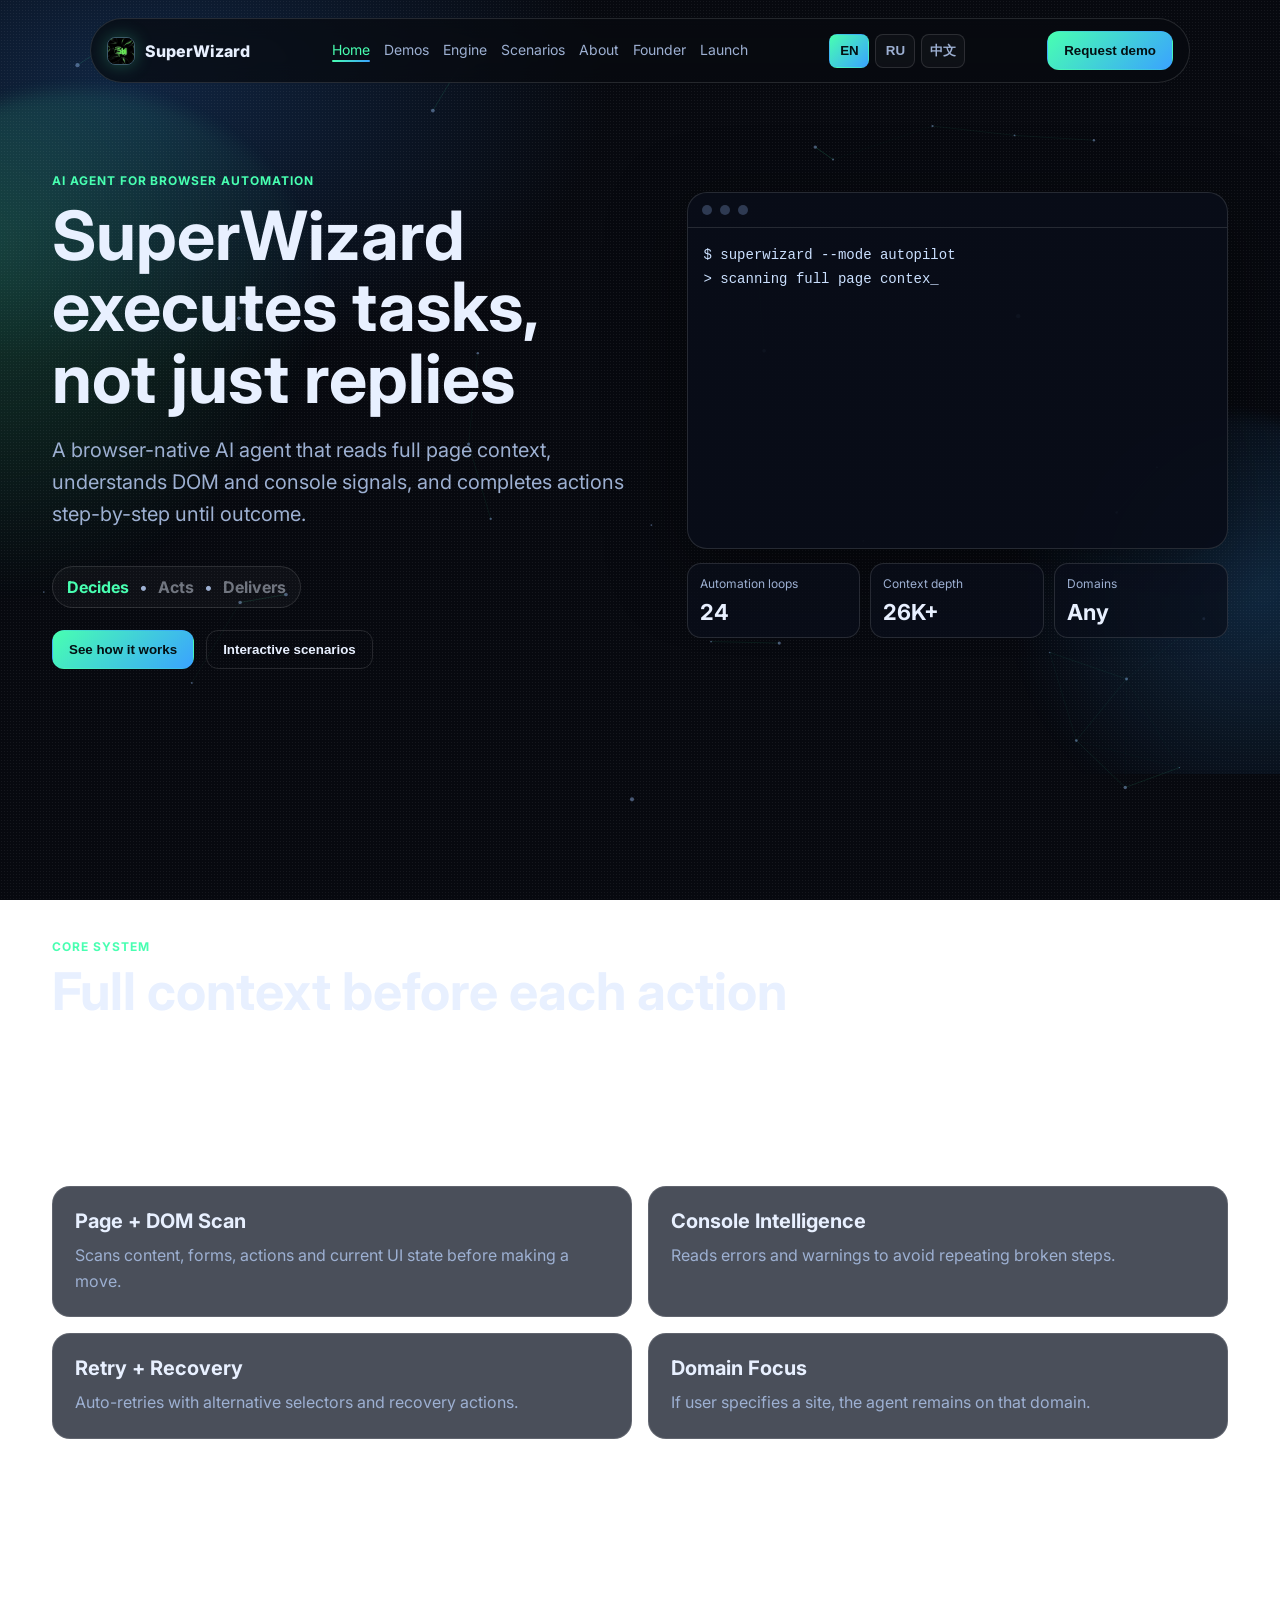
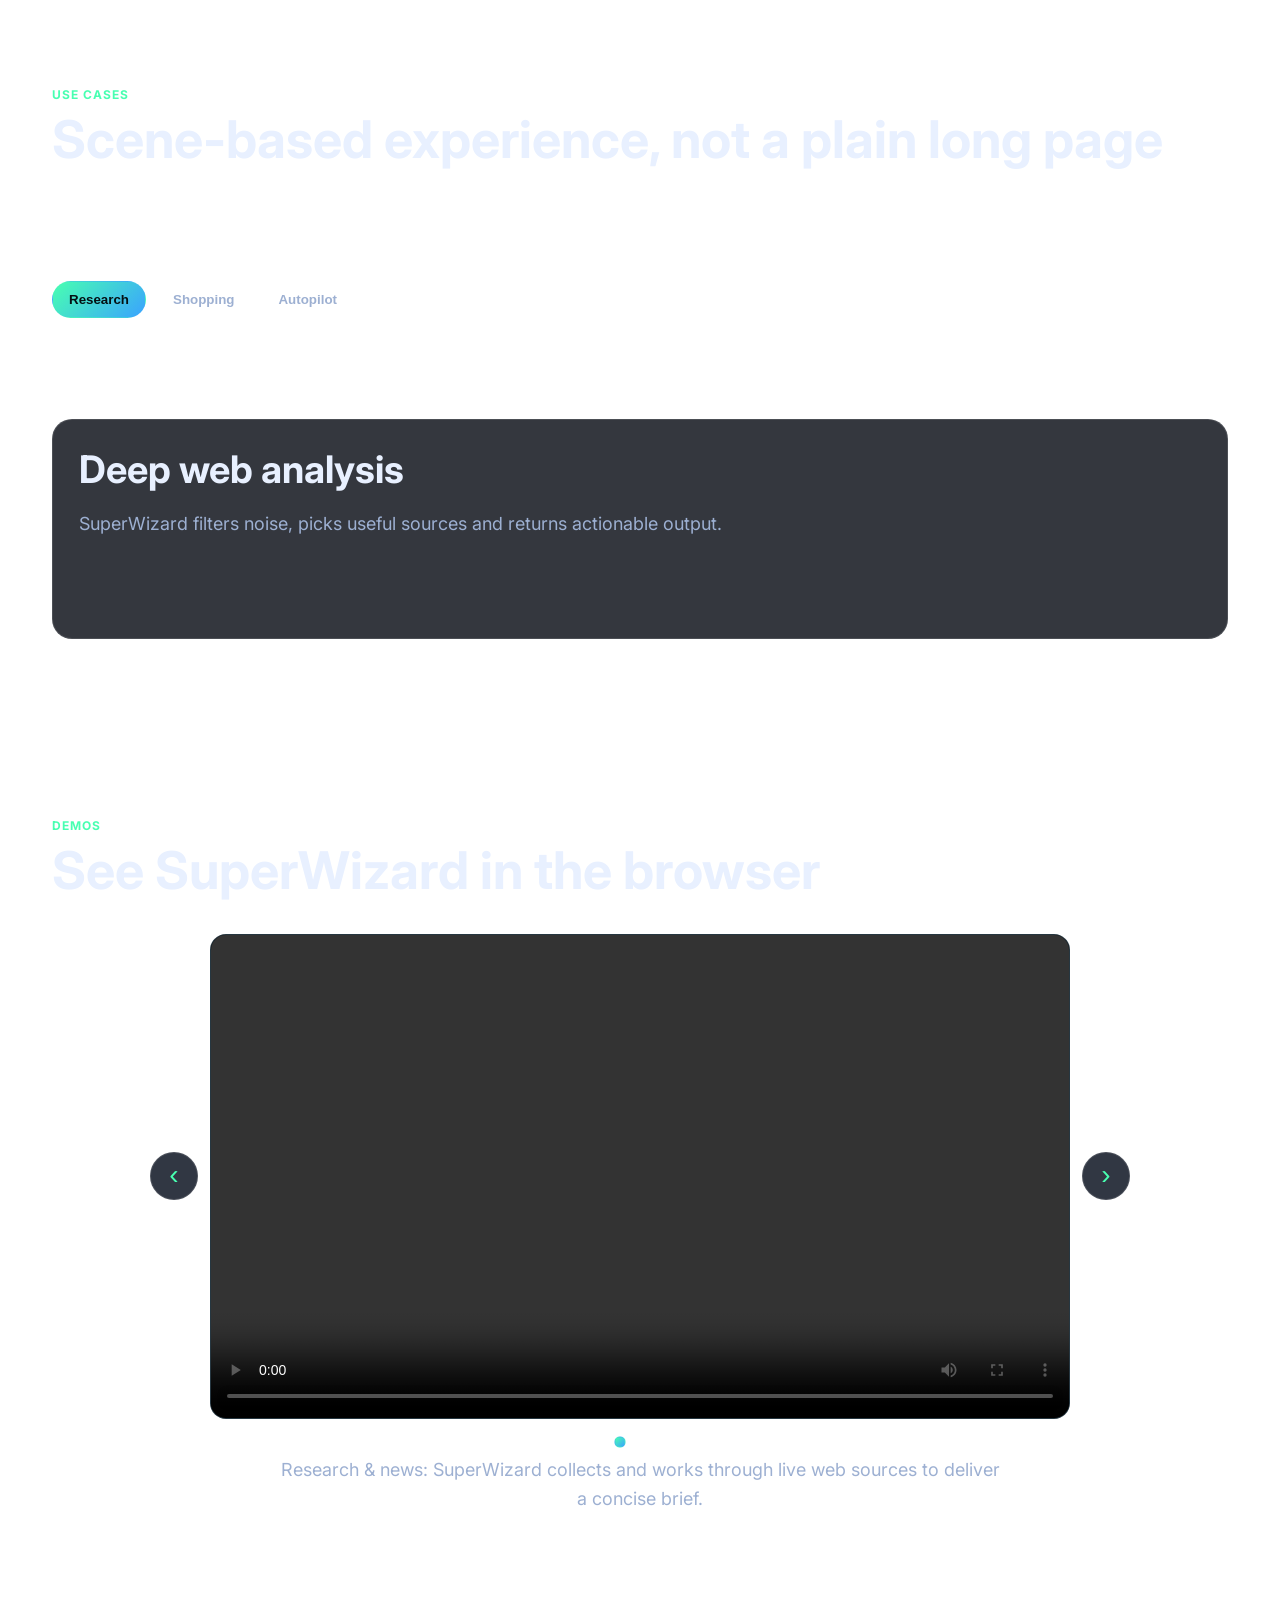
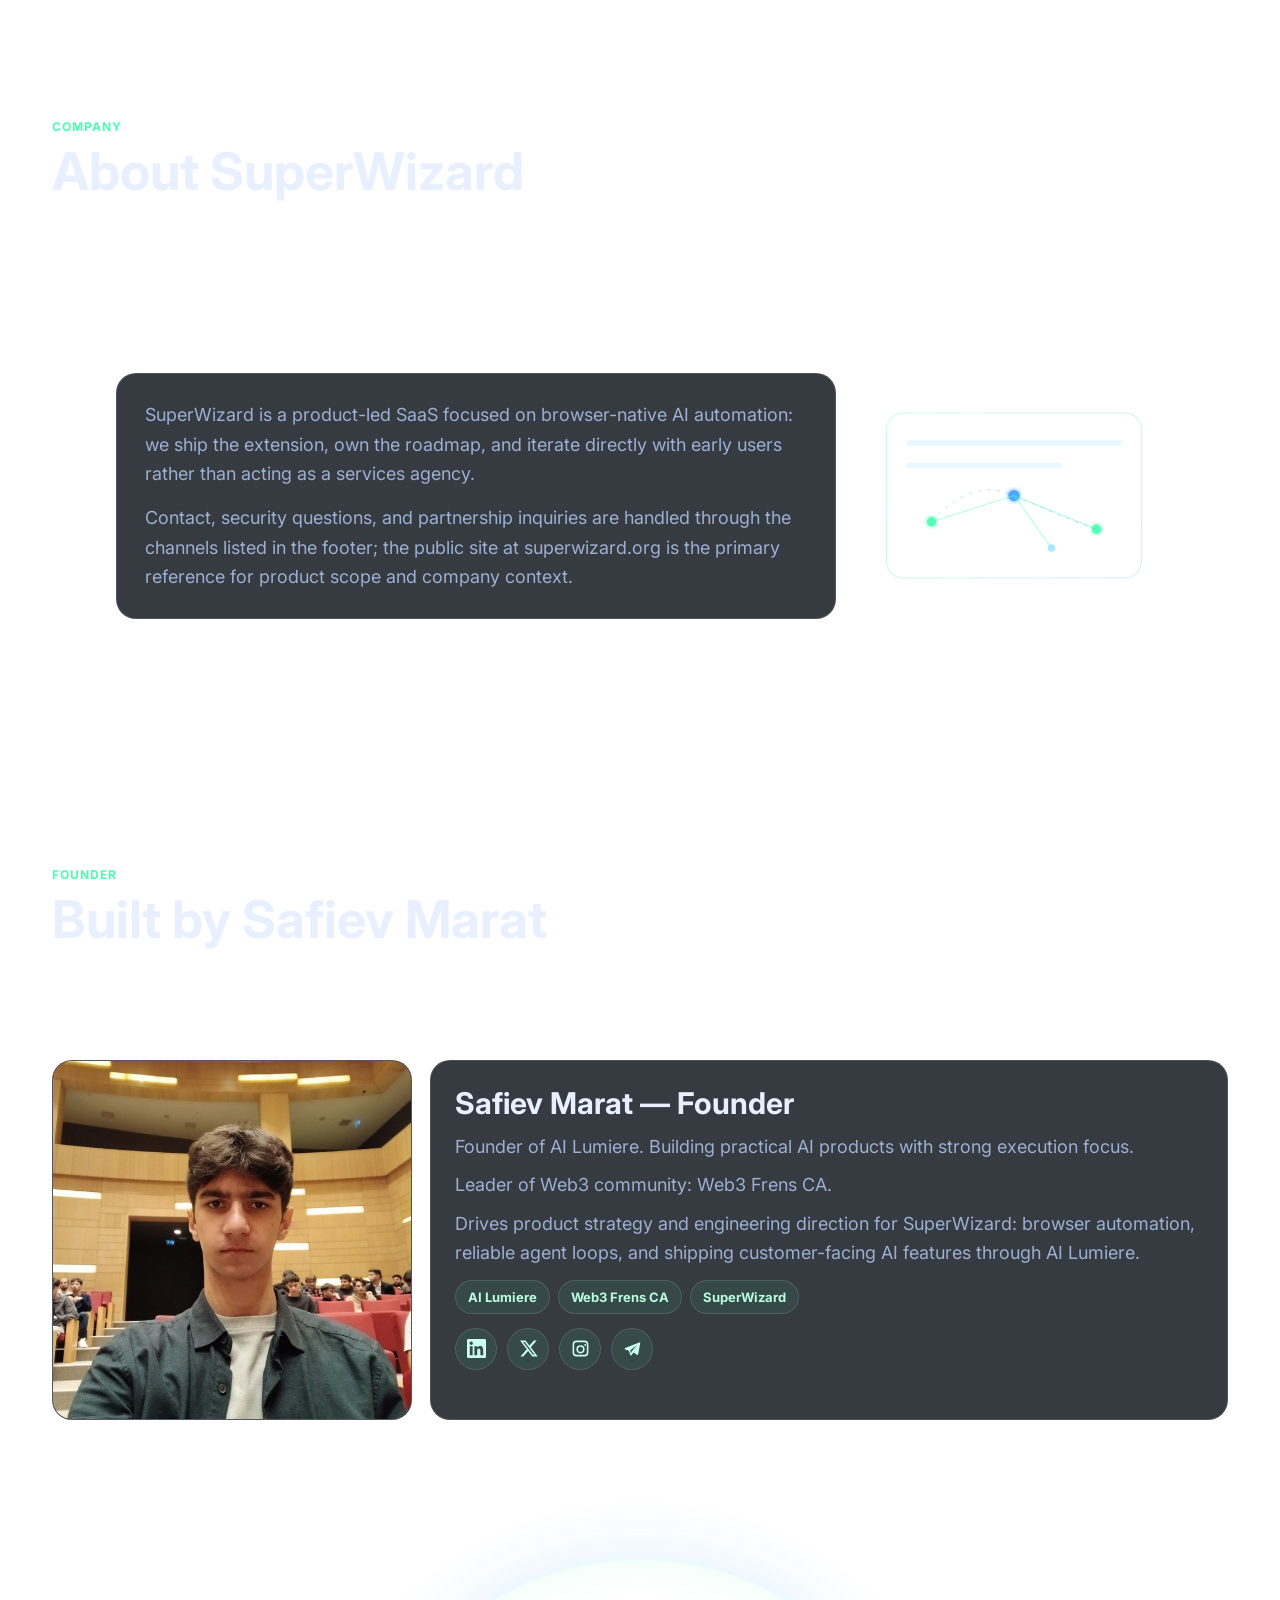
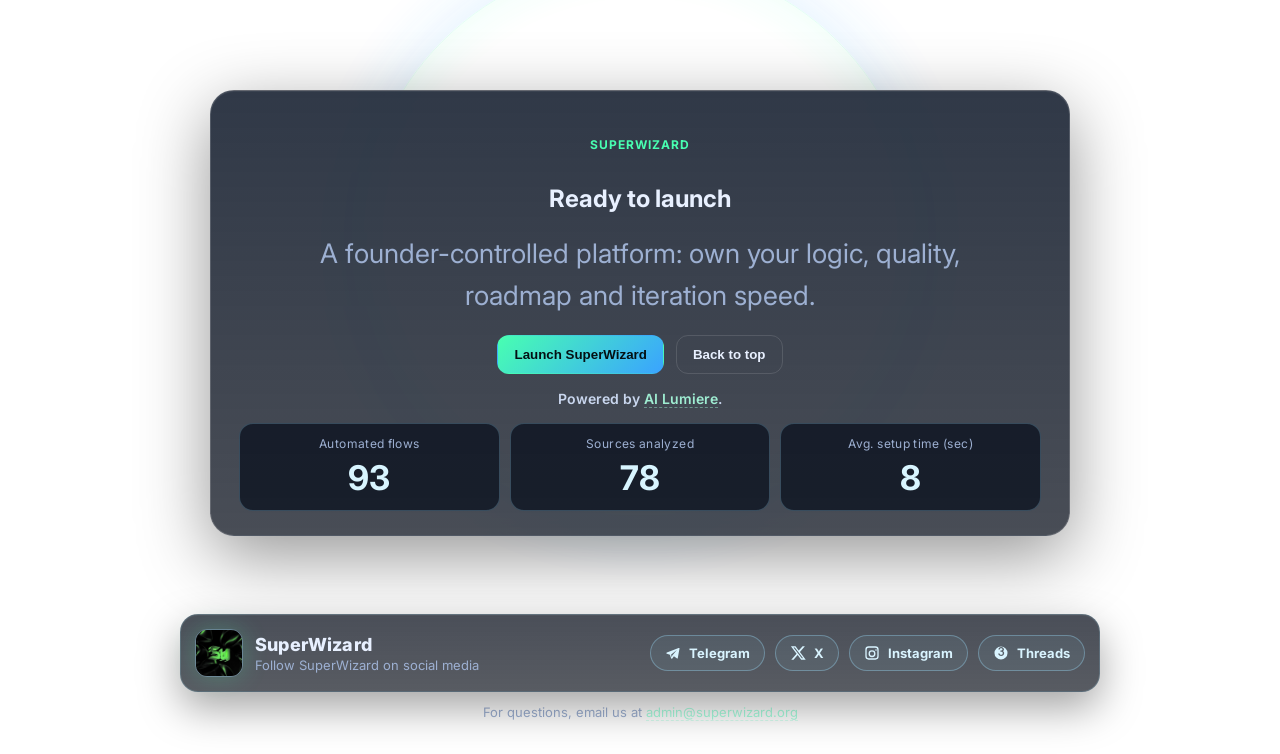
==== commit a5325065: "Landing: About layout, remove AI Lumiere paragraph, demo videos in media. Made-with: Cursor" ====
--- a/index.html
+++ b/index.html
@@ -24,8 +24,10 @@
 
     <nav>
       <a href="#hero" data-i18n="nav_home">Home</a>
+      <a href="#demos" data-i18n="nav_demos">Demos</a>
       <a href="#engine" data-i18n="nav_engine">Engine</a>
       <a href="#scenes" data-i18n="nav_scenarios">Scenarios</a>
+      <a href="#about" data-i18n="nav_about">About</a>
       <a href="#founder" data-i18n="nav_founder">Founder</a>
       <a href="#cta" data-i18n="nav_launch">Launch</a>
     </nav>
@@ -125,6 +127,99 @@
       </div>
     </section>
 
+    <section class="scene demos" id="demos">
+      <div class="section-title">
+        <p data-i18n="demos_eyebrow">Demos</p>
+        <h2 class="animated-headline" data-i18n="demos_title">See SuperWizard in the browser</h2>
+      </div>
+      <div class="video-carousel" id="video-carousel">
+        <button type="button" class="carousel-btn carousel-prev" aria-label="Previous video">
+          <span aria-hidden="true">‹</span>
+        </button>
+        <div class="carousel-viewport">
+          <div class="carousel-track" id="carousel-track">
+            <div class="carousel-slide">
+              <div class="carousel-video-shell video-shell">
+                <video class="carousel-video" controls playsinline preload="metadata" data-carousel-idx="0">
+                  <source src="./media/Research%20news.mp4" type="video/mp4">
+                </video>
+              </div>
+            </div>
+            <div class="carousel-slide">
+              <div class="carousel-video-shell video-shell">
+                <video class="carousel-video" controls playsinline preload="metadata" data-carousel-idx="1">
+                  <source src="./media/making%20a%20test.mp4" type="video/mp4">
+                </video>
+              </div>
+            </div>
+            <div class="carousel-slide">
+              <div class="carousel-video-shell video-shell">
+                <video class="carousel-video" controls playsinline preload="metadata" data-carousel-idx="2">
+                  <source src="./media/fill%20the%20gaps.mp4" type="video/mp4">
+                </video>
+              </div>
+            </div>
+          </div>
+        </div>
+        <button type="button" class="carousel-btn carousel-next" aria-label="Next video">
+          <span aria-hidden="true">›</span>
+        </button>
+      </div>
+      <div class="carousel-dots" id="carousel-dots" role="tablist" aria-label="Demo videos"></div>
+      <div class="carousel-desc-wrap">
+        <p class="carousel-desc active" data-slide="0" data-i18n="demo_desc_0">
+          Research &amp; news: SuperWizard collects and works through live web sources to deliver a concise brief.
+        </p>
+        <p class="carousel-desc" data-slide="1" data-i18n="demo_desc_1">
+          Tests &amp; quizzes: the agent builds an interactive check you can run and export right in the browser.
+        </p>
+        <p class="carousel-desc" data-slide="2" data-i18n="demo_desc_2">
+          Multi-step flows: the agent fills in what&apos;s missing and drives the task to completion.
+        </p>
+      </div>
+    </section>
+
+    <section class="scene about" id="about">
+      <div class="section-title">
+        <p data-i18n="about_eyebrow">Company</p>
+        <h2 class="animated-headline" data-i18n="about_title">About SuperWizard</h2>
+      </div>
+      <div class="about-wrap">
+        <article class="about-card">
+          <p data-i18n="about_p1">
+            SuperWizard is a product-led SaaS focused on browser-native AI automation: we ship the extension, own the roadmap,
+            and iterate directly with early users rather than acting as a services agency.
+          </p>
+          <p data-i18n="about_p3">
+            Contact, security questions, and partnership inquiries are handled through the channels listed in the footer;
+            the public site at superwizard.org is the primary reference for product scope and company context.
+          </p>
+        </article>
+        <div class="about-deco" aria-hidden="true">
+          <svg class="about-deco-svg" viewBox="0 0 320 240" xmlns="http://www.w3.org/2000/svg" fill="none">
+            <defs>
+              <linearGradient id="abg1" x1="0%" y1="0%" x2="100%" y2="100%">
+                <stop offset="0%" stop-color="#48ffb1" stop-opacity="0.35"/>
+                <stop offset="100%" stop-color="#3aa3ff" stop-opacity="0.25"/>
+              </linearGradient>
+              <filter id="abglow" x="-20%" y="-20%" width="140%" height="140%">
+                <feGaussianBlur stdDeviation="3" result="b"/>
+                <feMerge><feMergeNode in="b"/><feMergeNode in="SourceGraphic"/></feMerge>
+              </filter>
+            </defs>
+            <rect x="24" y="32" width="272" height="176" rx="18" stroke="url(#abg1)" stroke-width="1.2" opacity="0.85"/>
+            <path d="M48 64h224M48 88h160" stroke="rgba(157,227,255,0.25)" stroke-width="6" stroke-linecap="round"/>
+            <circle class="about-node" cx="72" cy="148" r="5" fill="#48ffb1" filter="url(#abglow)"/>
+            <circle class="about-node about-node-d" cx="160" cy="120" r="6" fill="#3aa3ff" filter="url(#abglow)"/>
+            <circle class="about-node" cx="248" cy="156" r="5" fill="#48ffb1" filter="url(#abglow)"/>
+            <circle class="about-node about-node-d" cx="200" cy="176" r="4" fill="rgba(157,227,255,0.9)"/>
+            <path d="M72 148 L160 120 L248 156 M160 120 L200 176" stroke="rgba(72,255,177,0.45)" stroke-width="1.2"/>
+            <path d="M72 148 Q116 100 160 120 Q204 140 248 156" stroke="rgba(58,163,255,0.35)" stroke-width="1" stroke-dasharray="4 6"/>
+          </svg>
+        </div>
+      </div>
+    </section>
+
     <section class="scene founder" id="founder">
       <div class="section-title">
         <p data-i18n="founder_eyebrow">Founder</p>
@@ -141,6 +236,10 @@
           </p>
           <p data-i18n="founder_text_2">
             Leader of Web3 community: Web3 Frens CA.
+          </p>
+          <p data-i18n="founder_text_3">
+            Drives product strategy and engineering direction for SuperWizard: browser automation, reliable agent loops,
+            and shipping customer-facing AI features through AI Lumiere.
           </p>
           <div class="founder-tags">
             <span>AI Lumiere</span>
@@ -148,6 +247,11 @@
             <span>SuperWizard</span>
           </div>
           <div class="founder-social">
+            <a href="https://www.linkedin.com/in/marat-safiyev-0a8392383/" target="_blank" rel="noopener noreferrer" aria-label="LinkedIn" title="LinkedIn">
+              <svg viewBox="0 0 24 24" aria-hidden="true">
+                <path d="M20.447 20.452h-3.554v-5.569c0-1.328-.027-3.037-1.852-3.037-1.853 0-2.136 1.445-2.136 2.939v5.667H9.351V9h3.414v1.561h.046c.477-.9 1.637-1.85 3.37-1.85 3.601 0 4.267 2.37 4.267 5.455v6.286zM5.337 7.433c-1.144 0-2.063-.926-2.063-2.065 0-1.138.92-2.063 2.063-2.063 1.14 0 2.064.925 2.064 2.063 0 1.139-.925 2.065-2.064 2.065zm1.782 13.019H3.555V9h3.564v11.452zM22.225 0H1.771C.792 0 0 .774 0 1.729v20.542C0 23.227.792 24 1.771 24h20.451C23.2 24 24 23.227 24 22.271V1.729C24 .774 23.2 0 22.222 0h.003z"/>
+              </svg>
+            </a>
             <a href="https://x.com/SafiyevMarat" target="_blank" rel="noopener noreferrer" aria-label="X (ex Twitter)" title="X (ex Twitter)">
               <svg viewBox="0 0 24 24" aria-hidden="true">
                 <path d="M18.9 2h3.4l-7.4 8.4L23.6 22h-6.8l-5.3-6.9L5.3 22H1.9l7.9-9L1.4 2h6.9l4.8 6.3L18.9 2zm-1.2 18h1.9L7.2 3.9H5.2L17.7 20z"/>
--- a/styles.css
+++ b/styles.css
@@ -195,6 +195,7 @@
 }
 .eyebrow { color: var(--accent); font-weight: 700; letter-spacing: 0.08em; text-transform: uppercase; font-size: 12px; }
 .lead { color: var(--muted); max-width: 680px; font-size: clamp(15px, 2vw, 20px); line-height: 1.6; }
+.muted { color: var(--muted); }
 
 .headline-rotator {
   margin-top: 16px;
@@ -303,6 +304,182 @@
 .story.active { opacity: 1; transform: translateY(0); }
 .story h3 { margin: 0 0 10px; font-size: clamp(24px, 3vw, 38px); }
 .story p { color: var(--muted); font-size: 18px; line-height: 1.6; max-width: 760px; }
+
+.demos .section-title,
+.about .section-title {
+  margin-bottom: 8px;
+}
+
+.video-carousel {
+  display: flex;
+  align-items: center;
+  gap: 12px;
+  max-width: 980px;
+  margin: 0 auto;
+}
+
+.carousel-btn {
+  flex-shrink: 0;
+  width: 48px;
+  height: 48px;
+  border-radius: 50%;
+  border: 1px solid var(--border);
+  background: rgba(14, 21, 35, 0.85);
+  color: var(--accent);
+  font-size: 1.75rem;
+  line-height: 1;
+  cursor: pointer;
+  display: flex;
+  align-items: center;
+  justify-content: center;
+  transition: border-color 0.2s ease, background 0.2s ease, transform 0.2s ease;
+}
+.carousel-btn:hover {
+  border-color: rgba(72, 255, 177, 0.55);
+  background: rgba(72, 255, 177, 0.12);
+  transform: scale(1.05);
+}
+.carousel-btn span { margin-top: -2px; }
+
+.carousel-viewport {
+  flex: 1;
+  min-width: 0;
+  overflow: hidden;
+  border-radius: 16px;
+  border: 1px solid rgba(157, 227, 255, 0.22);
+  background: #05070c;
+}
+
+.carousel-track {
+  display: flex;
+  transition: transform 0.45s cubic-bezier(0.25, 0.8, 0.25, 1);
+  will-change: transform;
+}
+
+.carousel-slide {
+  flex: 0 0 100%;
+  width: 100%;
+}
+
+.carousel-video-shell.video-shell {
+  max-width: none;
+  margin: 0;
+  border: none;
+  border-radius: 0;
+}
+
+.video-shell {
+  border-radius: 16px;
+  overflow: hidden;
+  border: 1px solid rgba(157, 227, 255, 0.22);
+  background: #05070c;
+  aspect-ratio: 16 / 9;
+  max-width: 920px;
+}
+.video-shell--embed { padding: 0; }
+.carousel-video,
+.product-demo-embed {
+  width: 100%;
+  height: 100%;
+  display: block;
+  object-fit: contain;
+  border: 0;
+}
+
+.carousel-dots {
+  display: flex;
+  justify-content: center;
+  gap: 10px;
+  margin-top: 18px;
+  margin-bottom: 8px;
+}
+.carousel-dot {
+  width: 10px;
+  height: 10px;
+  border-radius: 50%;
+  border: 1px solid var(--border);
+  background: rgba(255, 255, 255, 0.12);
+  padding: 0;
+  cursor: pointer;
+  transition: background 0.2s ease, transform 0.2s ease, border-color 0.2s ease;
+}
+.carousel-dot:hover {
+  border-color: rgba(72, 255, 177, 0.45);
+}
+.carousel-dot.active {
+  background: linear-gradient(135deg, var(--accent), var(--accent-2));
+  border-color: transparent;
+  transform: scale(1.15);
+}
+
+.carousel-desc-wrap {
+  max-width: 720px;
+  margin: 0 auto;
+  text-align: center;
+}
+.carousel-desc {
+  display: none;
+  margin: 0;
+  color: var(--muted);
+  font-size: clamp(15px, 1.65vw, 18px);
+  line-height: 1.65;
+}
+.carousel-desc.active { display: block; }
+
+.about-wrap {
+  display: flex;
+  flex-wrap: wrap;
+  align-items: center;
+  justify-content: space-between;
+  gap: 36px 28px;
+  max-width: 1100px;
+  margin: 0 auto;
+}
+.about-deco {
+  flex: 0 1 300px;
+  display: flex;
+  justify-content: center;
+  align-items: center;
+  min-height: 200px;
+  pointer-events: none;
+  user-select: none;
+}
+.about-deco-svg {
+  width: min(100%, 320px);
+  height: auto;
+  opacity: 0.92;
+}
+.about-deco .about-node {
+  animation: aboutPulse 3.2s ease-in-out infinite;
+}
+.about-deco .about-node-d {
+  animation-delay: 0.6s;
+}
+@keyframes aboutPulse {
+  0%, 100% { opacity: 0.75; }
+  50% { opacity: 1; }
+}
+
+.about-card {
+  flex: 1 1 420px;
+  max-width: 720px;
+  border: 1px solid var(--border);
+  border-radius: 20px;
+  background: rgba(10, 15, 24, 0.82);
+  padding: 26px 28px;
+}
+.about-card p {
+  margin: 0 0 14px;
+  color: var(--muted);
+  font-size: clamp(15px, 1.7vw, 18px);
+  line-height: 1.65;
+}
+.about-card p:last-of-type { margin-bottom: 0; }
+.about-subtitle {
+  margin: 22px 0 10px;
+  font-size: clamp(18px, 2vw, 22px);
+}
+.about-card .muted { margin-top: 0; }
 
 .founder-wrap {
   display: grid;
@@ -632,6 +809,8 @@
   nav { display: none; }
   .founder-wrap { grid-template-columns: 1fr; }
   .engine-grid { grid-template-columns: 1fr; }
+  .video-carousel { flex-direction: column; gap: 16px; }
+  .carousel-btn { align-self: center; }
   .topbar { border-radius: 18px; }
   .scene { min-height: auto; padding-top: 88px; padding-bottom: 28px; }
   .cta .content { width: 100%; }
@@ -645,9 +824,27 @@
   }
   .footer-social a { width: 100%; justify-content: center; }
   .footer-contact { width: min(620px, 100%); }
+  .about-wrap {
+    flex-direction: column;
+    align-items: stretch;
+  }
+  .about-deco {
+    order: -1;
+    flex-basis: auto;
+    min-height: 160px;
+  }
+  .about-card {
+    max-width: none;
+  }
 }
 
 @media (prefers-reduced-motion: reduce) {
+  .about-deco .about-node {
+    animation: none !important;
+  }
+  .carousel-track {
+    transition: none !important;
+  }
   .ring,
   .pulse,
   .cta-scan,
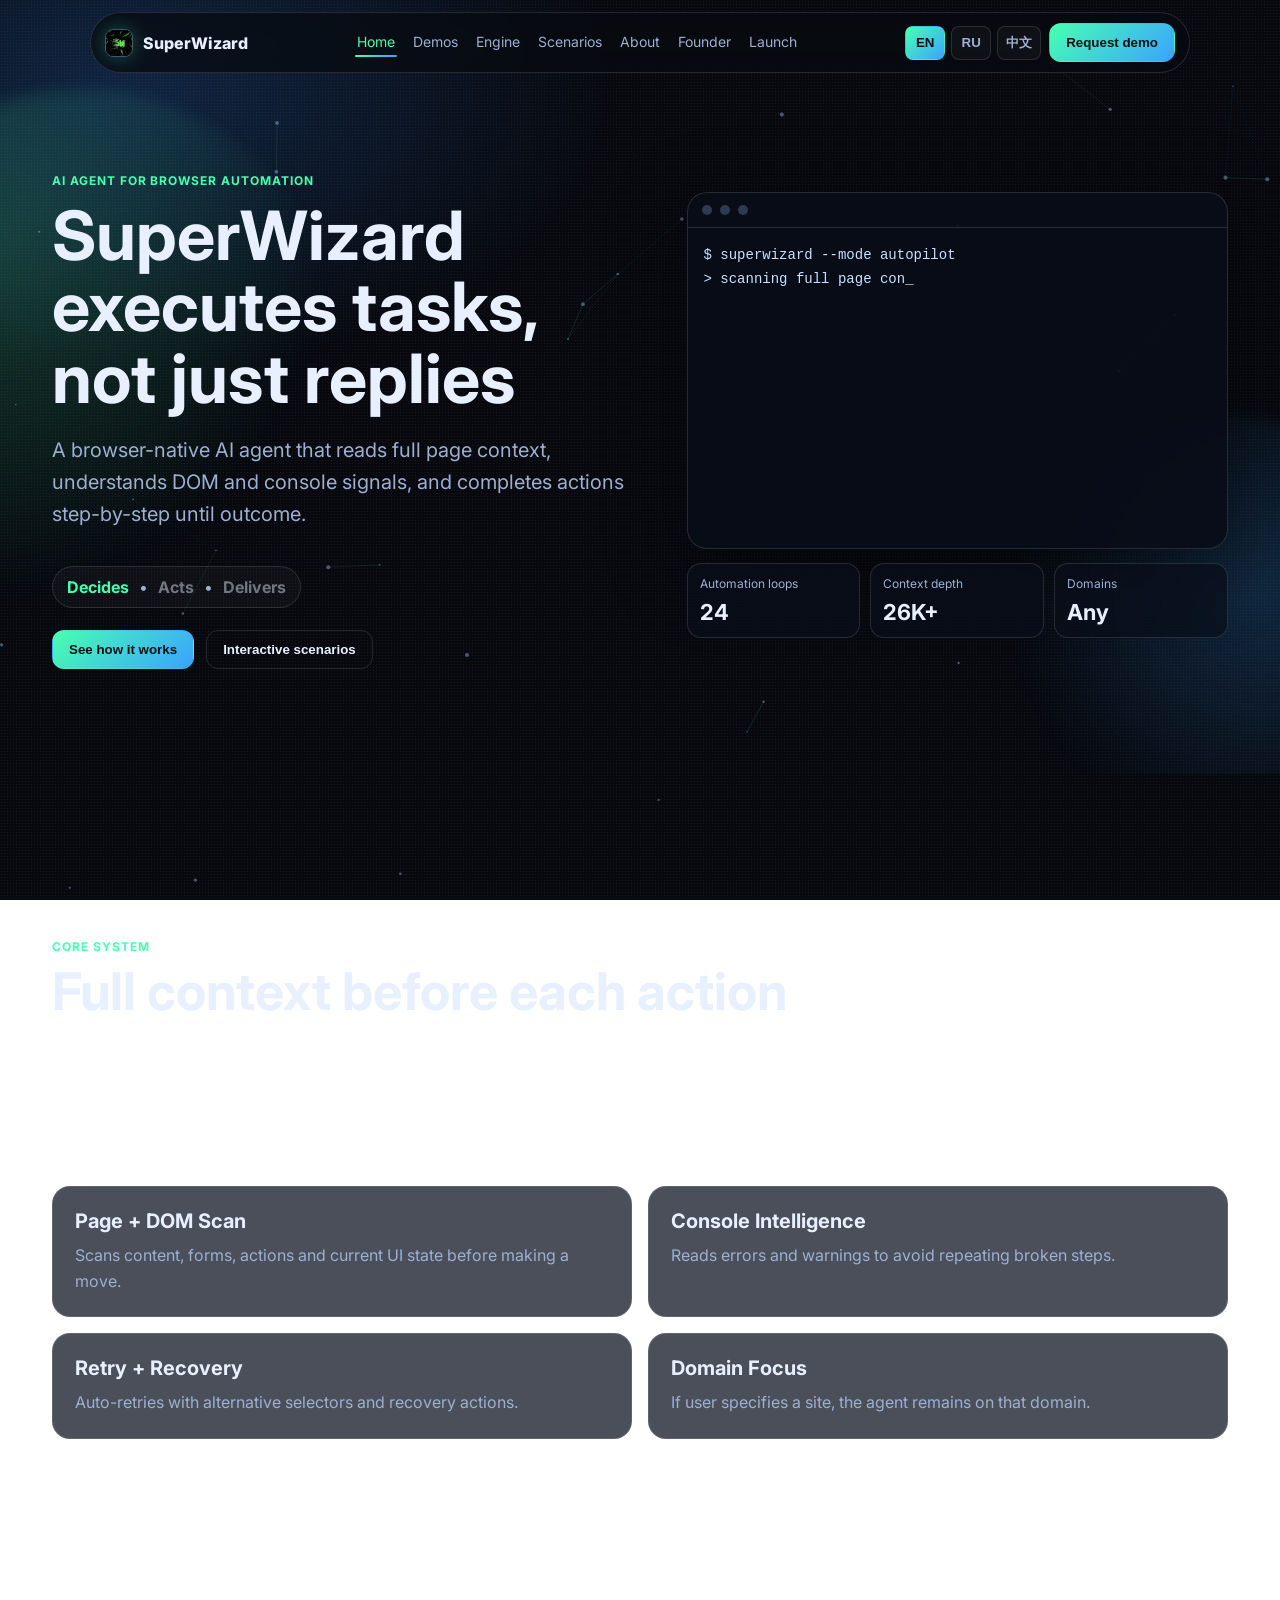
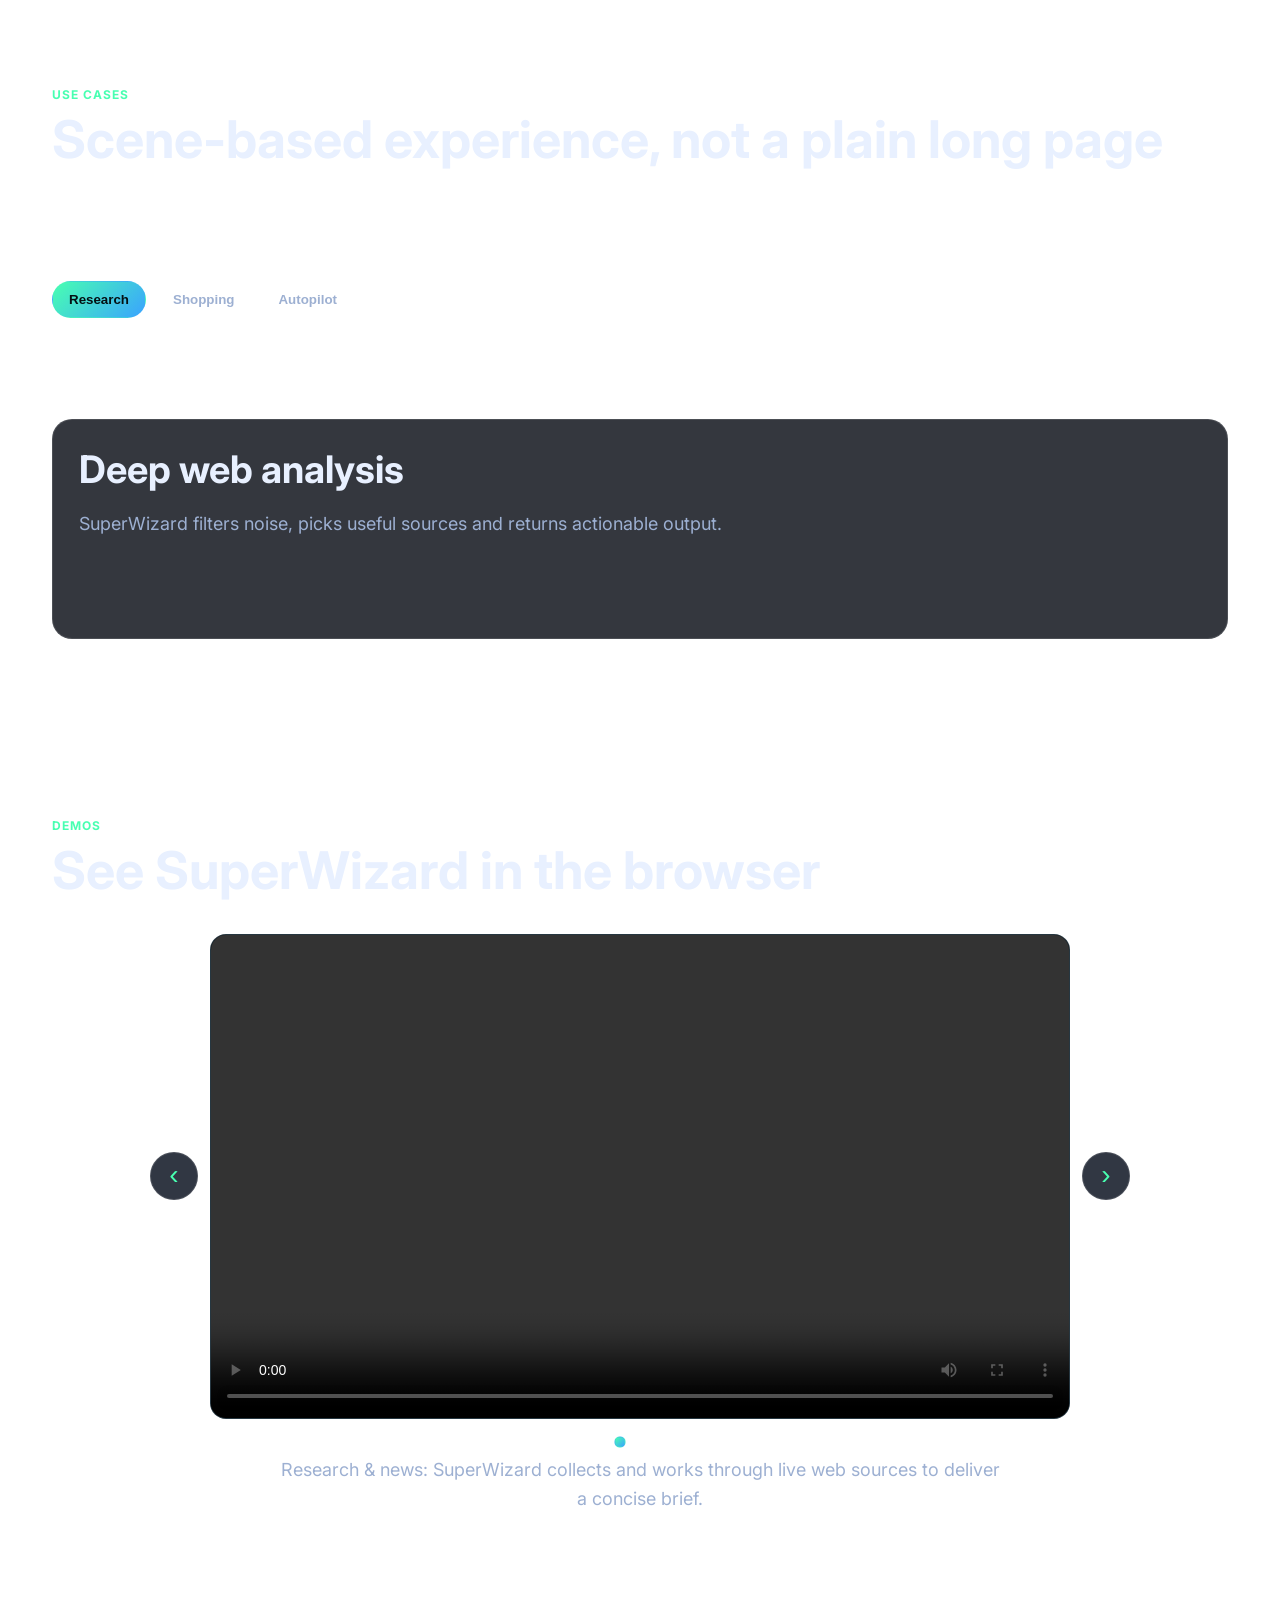
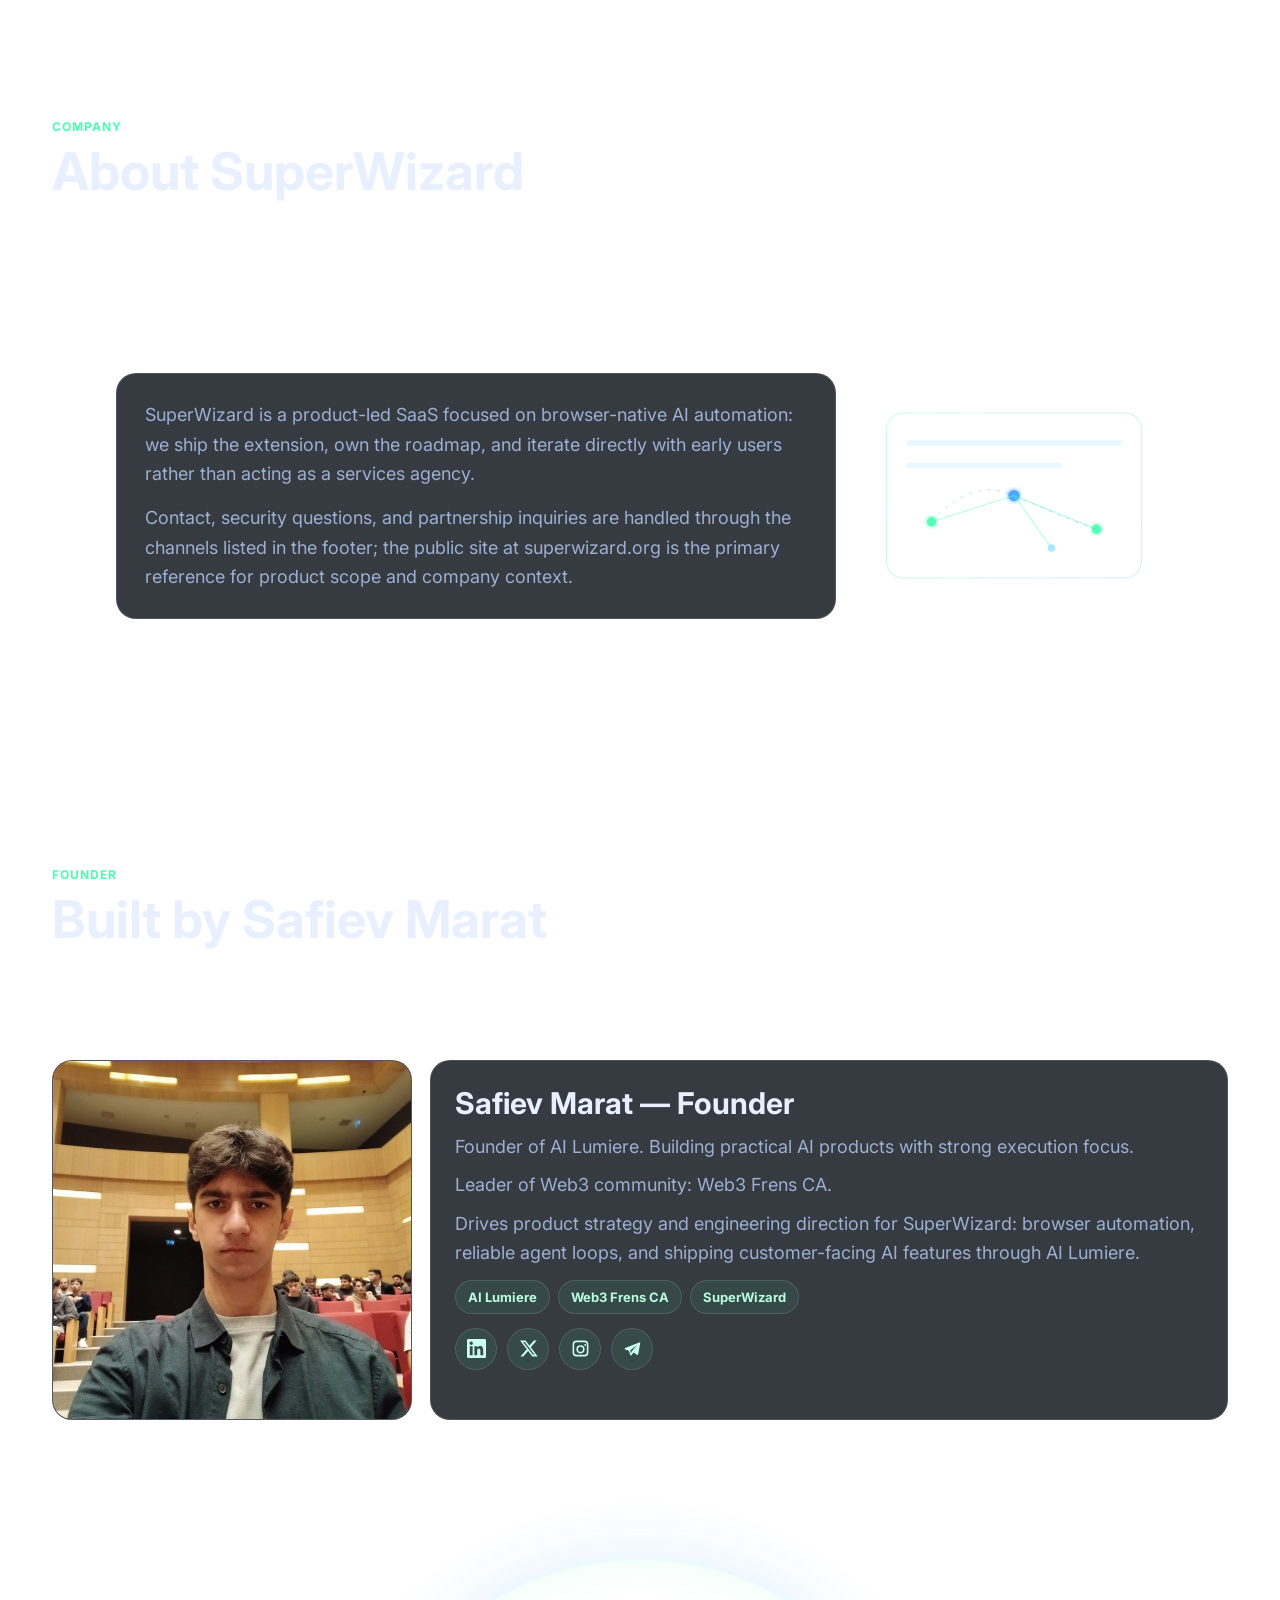
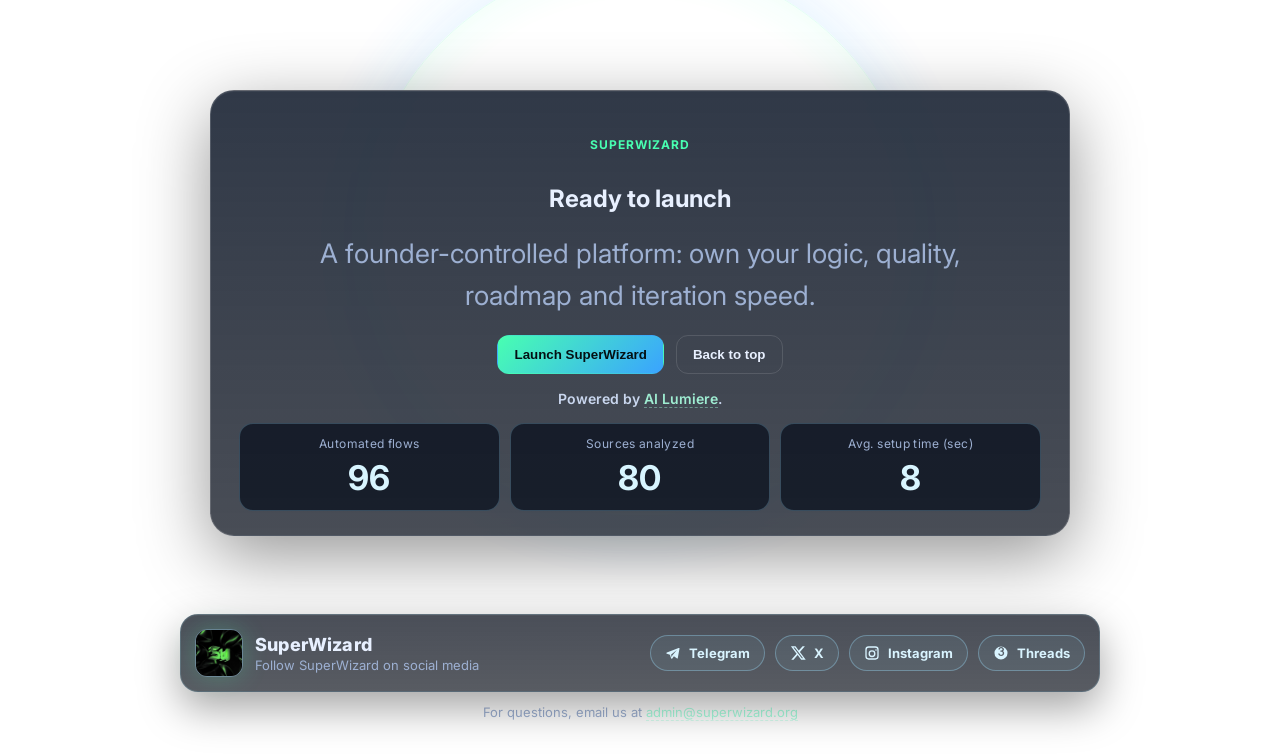
==== commit c0fbe28b: "Responsive layout: mobile nav, safe areas, touch-friendly spacing. Made-with: Cursor" ====
--- a/index.html
+++ b/index.html
@@ -2,7 +2,8 @@
 <html lang="en">
 <head>
   <meta charset="UTF-8">
-  <meta name="viewport" content="width=device-width, initial-scale=1.0">
+  <meta name="viewport" content="width=device-width, initial-scale=1.0, viewport-fit=cover">
+  <meta name="theme-color" content="#07090f">
   <title>SuperWizard — Browser AI Agent</title>
   <link rel="icon" type="image/jpeg" href="./image.jpg">
   <link rel="apple-touch-icon" href="./image.jpg">
@@ -22,7 +23,7 @@
       <span>SuperWizard</span>
     </div>
 
-    <nav>
+    <nav id="site-nav" class="site-nav" aria-label="Primary">
       <a href="#hero" data-i18n="nav_home">Home</a>
       <a href="#demos" data-i18n="nav_demos">Demos</a>
       <a href="#engine" data-i18n="nav_engine">Engine</a>
@@ -32,13 +33,21 @@
       <a href="#cta" data-i18n="nav_launch">Launch</a>
     </nav>
 
-    <div class="lang-switch">
-      <button class="lang-btn active" data-lang="en">EN</button>
-      <button class="lang-btn" data-lang="ru">RU</button>
-      <button class="lang-btn" data-lang="zh">中文</button>
+    <div class="topbar-actions">
+      <div class="lang-switch">
+        <button type="button" class="lang-btn active" data-lang="en">EN</button>
+        <button type="button" class="lang-btn" data-lang="ru">RU</button>
+        <button type="button" class="lang-btn" data-lang="zh">中文</button>
+      </div>
+      <button type="button" class="glow-btn topbar-cta" data-scroll="#cta" data-i18n="btn_demo">Request demo</button>
     </div>
-    <button class="glow-btn" data-scroll="#cta" data-i18n="btn_demo">Request demo</button>
+    <button type="button" class="nav-toggle" id="nav-toggle" aria-expanded="false" aria-controls="site-nav" aria-label="Menu">
+      <span class="nav-toggle-bar" aria-hidden="true"></span>
+      <span class="nav-toggle-bar" aria-hidden="true"></span>
+      <span class="nav-toggle-bar" aria-hidden="true"></span>
+    </button>
   </header>
+  <div class="nav-backdrop" id="nav-backdrop" aria-hidden="true"></div>
 
   <main>
     <section class="scene hero" id="hero">
--- a/styles.css
+++ b/styles.css
@@ -11,11 +11,19 @@
 
 * { box-sizing: border-box; }
 html, body { margin: 0; padding: 0; }
+html {
+  scroll-padding-top: max(88px, calc(env(safe-area-inset-top, 0px) + 64px));
+}
 body {
   font-family: Inter, system-ui, -apple-system, Segoe UI, sans-serif;
   color: var(--text);
   background: radial-gradient(1200px 700px at 10% 10%, #102542 0%, var(--bg) 40%) fixed;
   overflow-x: hidden;
+  -webkit-text-size-adjust: 100%;
+}
+body.nav-open {
+  overflow: hidden;
+  touch-action: none;
 }
 
 .scroll-progress {
@@ -48,29 +56,46 @@
 
 .topbar {
   position: fixed;
-  top: 18px;
+  top: max(12px, env(safe-area-inset-top));
   left: 50%;
   transform: translateX(-50%);
-  width: min(1100px, calc(100% - 24px));
+  width: min(1100px, calc(100% - max(24px, env(safe-area-inset-left) + env(safe-area-inset-right))));
   z-index: 8;
   display: flex;
   align-items: center;
   justify-content: space-between;
-  gap: 16px;
-  padding: 12px 16px;
+  gap: 12px;
+  padding: 10px 14px;
+  padding-left: max(14px, env(safe-area-inset-left));
+  padding-right: max(14px, env(safe-area-inset-right));
   border: 1px solid var(--border);
   border-radius: 999px;
   background: rgba(8, 10, 16, 0.72);
   backdrop-filter: blur(10px);
   transition: transform 0.28s ease, background 0.28s ease, border-color 0.28s ease;
 }
+.topbar.nav-open {
+  z-index: 102;
+}
 .topbar.scrolled {
   background: rgba(6, 10, 18, 0.9);
   border-color: rgba(72, 255, 177, 0.25);
   transform: translateX(-50%) translateY(-2px);
 }
 
-.brand { display: flex; align-items: center; gap: 10px; font-weight: 800; }
+.brand {
+  display: flex;
+  align-items: center;
+  gap: 10px;
+  font-weight: 800;
+  min-width: 0;
+  flex-shrink: 1;
+}
+.brand span {
+  white-space: nowrap;
+  overflow: hidden;
+  text-overflow: ellipsis;
+}
 .dot {
   width: 10px; height: 10px; border-radius: 50%;
   background: linear-gradient(120deg, var(--accent), var(--accent-2));
@@ -85,18 +110,36 @@
   box-shadow: 0 0 18px rgba(72, 255, 177, 0.28);
 }
 
-nav { display: flex; gap: 14px; }
-nav a {
+.topbar-actions {
+  display: flex;
+  align-items: center;
+  gap: 8px;
+  flex-shrink: 0;
+}
+.topbar-cta {
+  white-space: nowrap;
+}
+
+.site-nav {
+  flex: 1;
+  display: flex;
+  justify-content: center;
+  align-items: center;
+  gap: 12px 14px;
+  flex-wrap: wrap;
+  min-width: 0;
+}
+.site-nav a {
   color: var(--muted);
   text-decoration: none;
   font-size: 14px;
   transition: 0.25s;
   position: relative;
-  padding-bottom: 3px;
-}
-nav a:hover { color: var(--text); }
-nav a.active { color: var(--accent); }
-nav a::after {
+  padding: 4px 2px 6px;
+}
+.site-nav a:hover { color: var(--text); }
+.site-nav a.active { color: var(--accent); }
+.site-nav a::after {
   content: "";
   position: absolute;
   left: 0;
@@ -107,9 +150,57 @@
   background: linear-gradient(90deg, var(--accent), var(--accent-2));
   transition: right 0.25s ease;
 }
-nav a:hover::after,
-nav a.active::after {
+.site-nav a:hover::after,
+.site-nav a.active::after {
   right: 0;
+}
+
+.nav-toggle {
+  display: none;
+  flex-direction: column;
+  justify-content: center;
+  gap: 5px;
+  width: 44px;
+  height: 44px;
+  padding: 0;
+  border: 1px solid var(--border);
+  border-radius: 12px;
+  background: rgba(255, 255, 255, 0.04);
+  cursor: pointer;
+  color: var(--text);
+  flex-shrink: 0;
+  -webkit-tap-highlight-color: transparent;
+}
+.nav-toggle-bar {
+  display: block;
+  width: 20px;
+  height: 2px;
+  margin: 0 auto;
+  background: currentColor;
+  border-radius: 2px;
+  transition: transform 0.25s ease, opacity 0.25s ease;
+}
+.nav-toggle.is-open .nav-toggle-bar:nth-child(1) {
+  transform: translateY(7px) rotate(45deg);
+}
+.nav-toggle.is-open .nav-toggle-bar:nth-child(2) {
+  opacity: 0;
+}
+.nav-toggle.is-open .nav-toggle-bar:nth-child(3) {
+  transform: translateY(-7px) rotate(-45deg);
+}
+
+.nav-backdrop {
+  display: none;
+  position: fixed;
+  inset: 0;
+  z-index: 98;
+  background: rgba(0, 0, 0, 0.5);
+  backdrop-filter: blur(8px);
+  -webkit-backdrop-filter: blur(8px);
+}
+.nav-backdrop.is-open {
+  display: block;
 }
 
 .lang-switch {
@@ -716,7 +807,7 @@
   flex-direction: column;
   justify-content: center;
   align-items: center;
-  padding: 10px 16px 34px;
+  padding: 10px max(16px, env(safe-area-inset-left)) max(34px, env(safe-area-inset-bottom)) max(16px, env(safe-area-inset-right));
   gap: 12px;
 }
 .footer-inner {
@@ -806,7 +897,46 @@
 
 @media (max-width: 980px) {
   .hero { grid-template-columns: 1fr; }
-  nav { display: none; }
+  .site-nav {
+    position: fixed;
+    top: calc(64px + env(safe-area-inset-top, 0px));
+    left: max(12px, env(safe-area-inset-left));
+    right: max(12px, env(safe-area-inset-right));
+    flex: none;
+    width: auto;
+    max-height: min(70vh, 520px);
+    overflow-y: auto;
+    -webkit-overflow-scrolling: touch;
+    flex-direction: column;
+    align-items: stretch;
+    justify-content: flex-start;
+    gap: 0;
+    padding: 8px 6px;
+    background: rgba(8, 10, 16, 0.97);
+    border: 1px solid var(--border);
+    border-radius: 18px;
+    z-index: 100;
+    box-shadow: 0 24px 80px rgba(0, 0, 0, 0.55);
+    display: none;
+  }
+  .site-nav.is-open {
+    display: flex;
+  }
+  .site-nav a {
+    font-size: 16px;
+    padding: 14px 14px;
+    border-radius: 12px;
+  }
+  .site-nav a::after {
+    display: none;
+  }
+  .site-nav a:hover,
+  .site-nav a.active {
+    background: rgba(72, 255, 177, 0.08);
+  }
+  .nav-toggle {
+    display: inline-flex;
+  }
   .founder-wrap { grid-template-columns: 1fr; }
   .engine-grid { grid-template-columns: 1fr; }
   .video-carousel { flex-direction: column; gap: 16px; }
@@ -838,7 +968,81 @@
   }
 }
 
+@media (max-width: 640px) {
+  .scene {
+    padding-left: max(16px, env(safe-area-inset-left));
+    padding-right: max(16px, env(safe-area-inset-right));
+    padding-top: 80px;
+    padding-bottom: 24px;
+  }
+  .content h1 br { display: none; }
+  .headline-rotator {
+    flex-wrap: wrap;
+    justify-content: center;
+    text-align: center;
+    max-width: 100%;
+  }
+  .terminal {
+    min-height: 220px;
+    font-size: 13px;
+    padding: 12px;
+  }
+  .mini-kpis {
+    grid-template-columns: 1fr;
+    gap: 8px;
+  }
+  .kpi h4 { font-size: 18px; }
+  .story p {
+    font-size: clamp(15px, 4.2vw, 18px);
+  }
+  .stage { padding: 18px; min-height: 200px; }
+  .founder-photo {
+    aspect-ratio: 4 / 3;
+    max-height: 320px;
+  }
+  .founder-card h3 { font-size: clamp(22px, 6vw, 28px); }
+  .founder-card p { font-size: 16px; }
+  .cta-row {
+    flex-direction: column;
+    align-items: stretch;
+  }
+  .cta-row .glow-btn,
+  .cta-row .ghost-btn {
+    width: 100%;
+    justify-content: center;
+  }
+  .cta .content {
+    padding: 24px 18px 20px;
+  }
+  .topbar-cta {
+    font-size: 12px;
+    padding: 9px 12px;
+  }
+  .carousel-btn {
+    width: 44px;
+    height: 44px;
+  }
+}
+
+@media (max-width: 380px) {
+  .lang-switch {
+    gap: 4px;
+  }
+  .lang-btn {
+    min-width: 36px;
+    padding: 7px 6px;
+    font-size: 12px;
+  }
+  .topbar-cta {
+    padding: 8px 10px;
+    font-size: 11px;
+  }
+}
+
 @media (prefers-reduced-motion: reduce) {
+  .nav-toggle-bar {
+    transition: none !important;
+  }
   .about-deco .about-node {
     animation: none !important;
   }
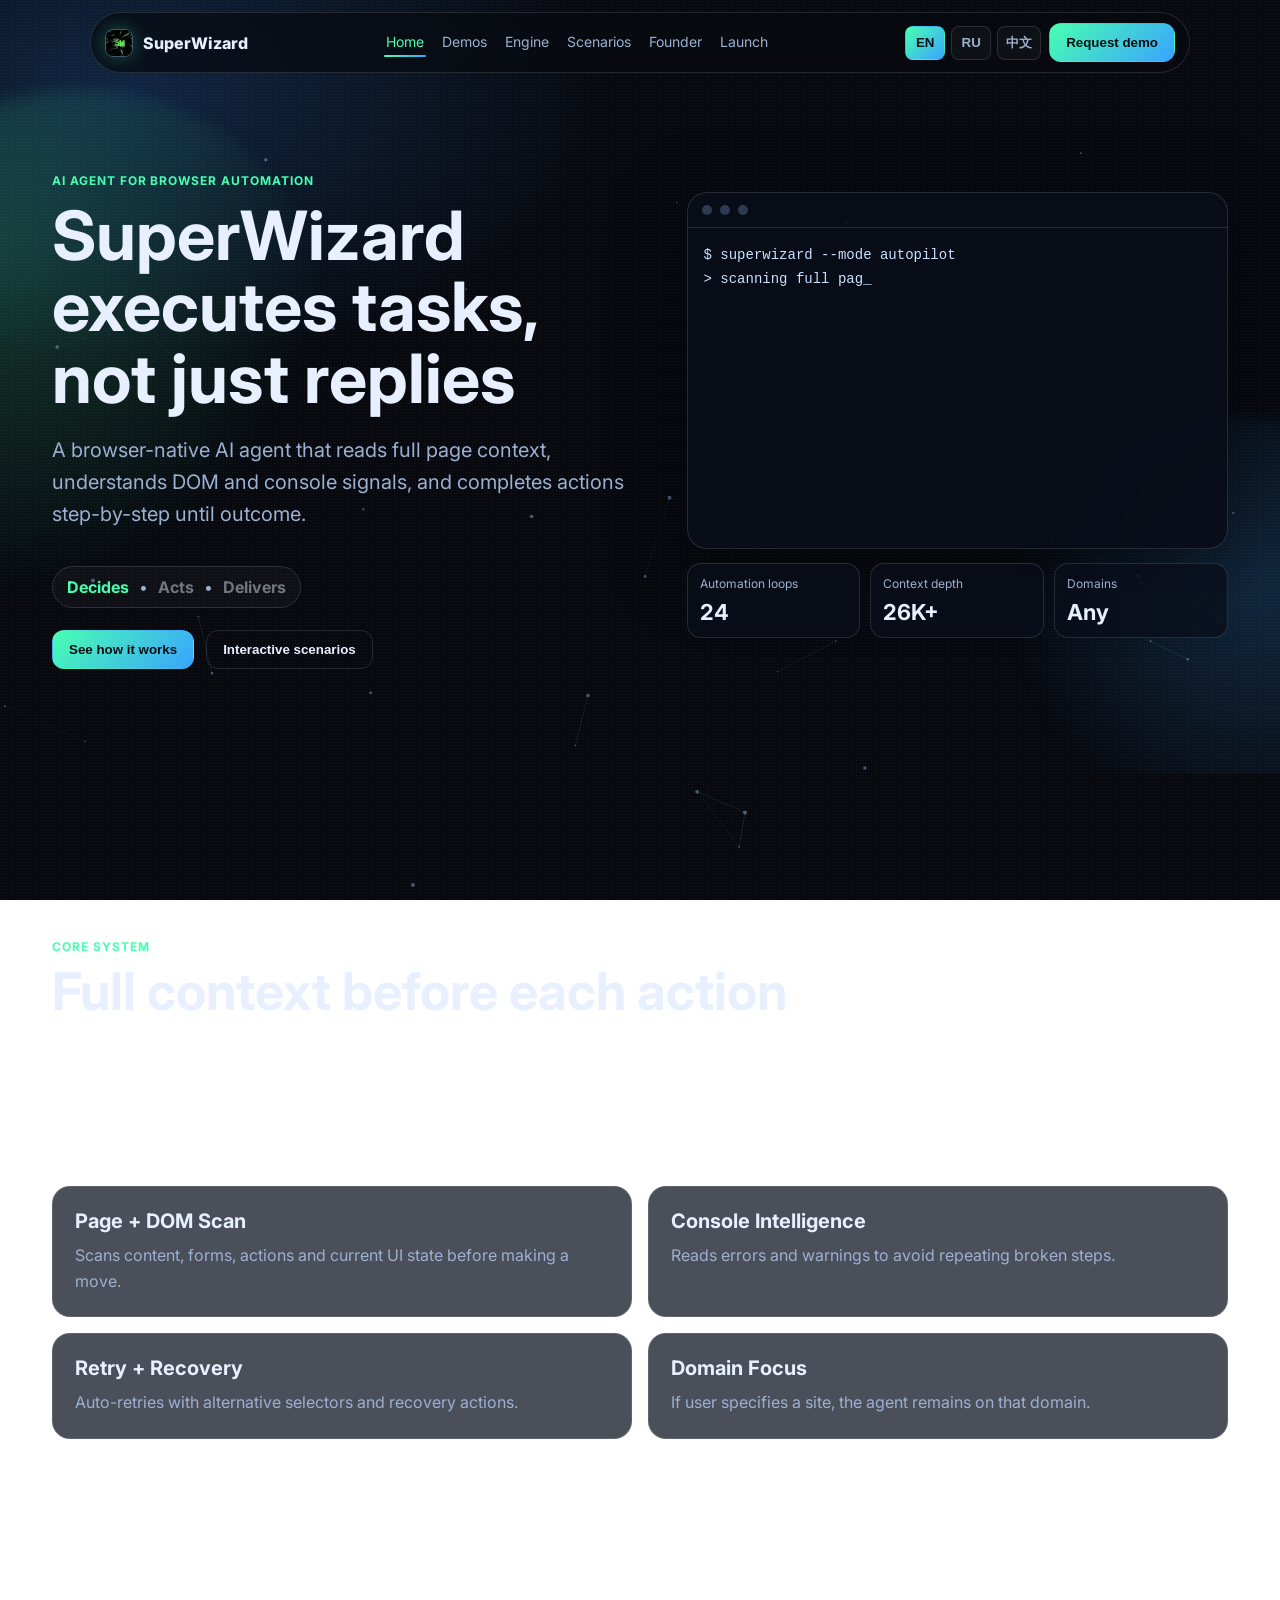
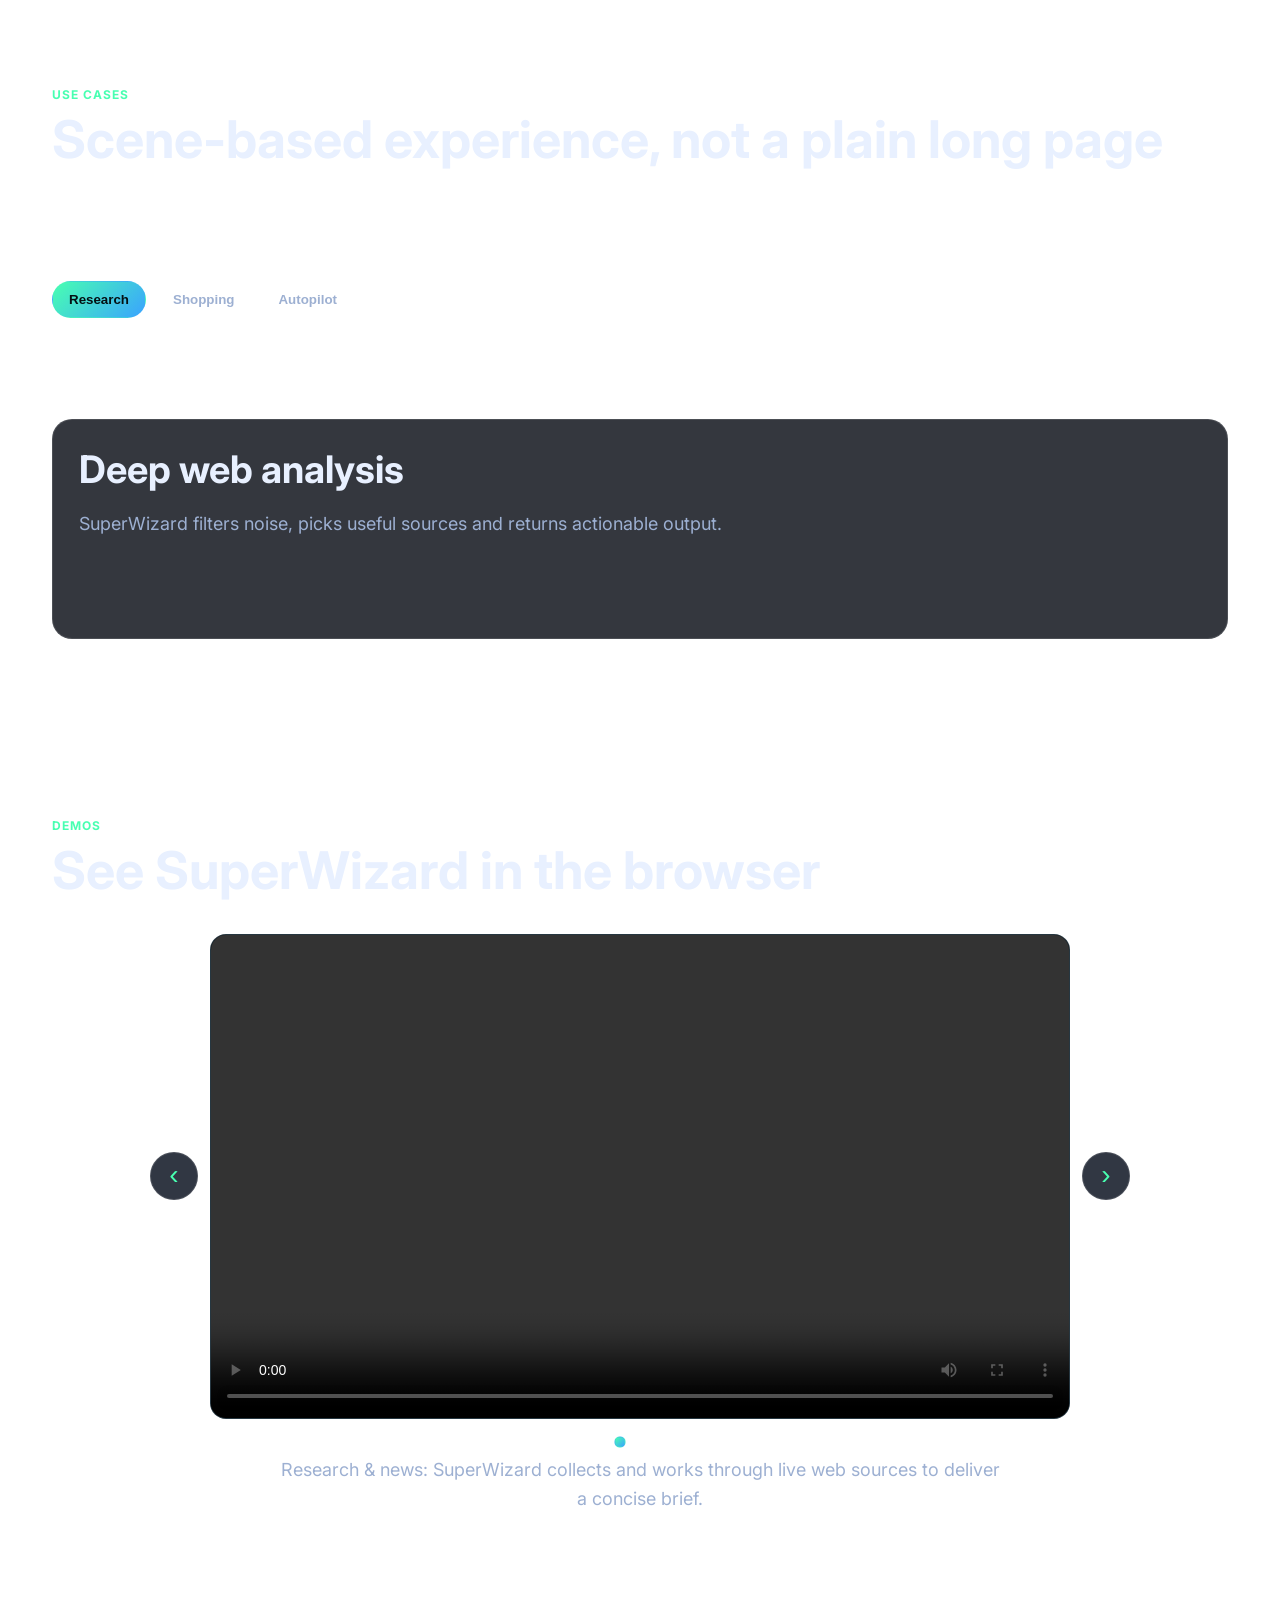
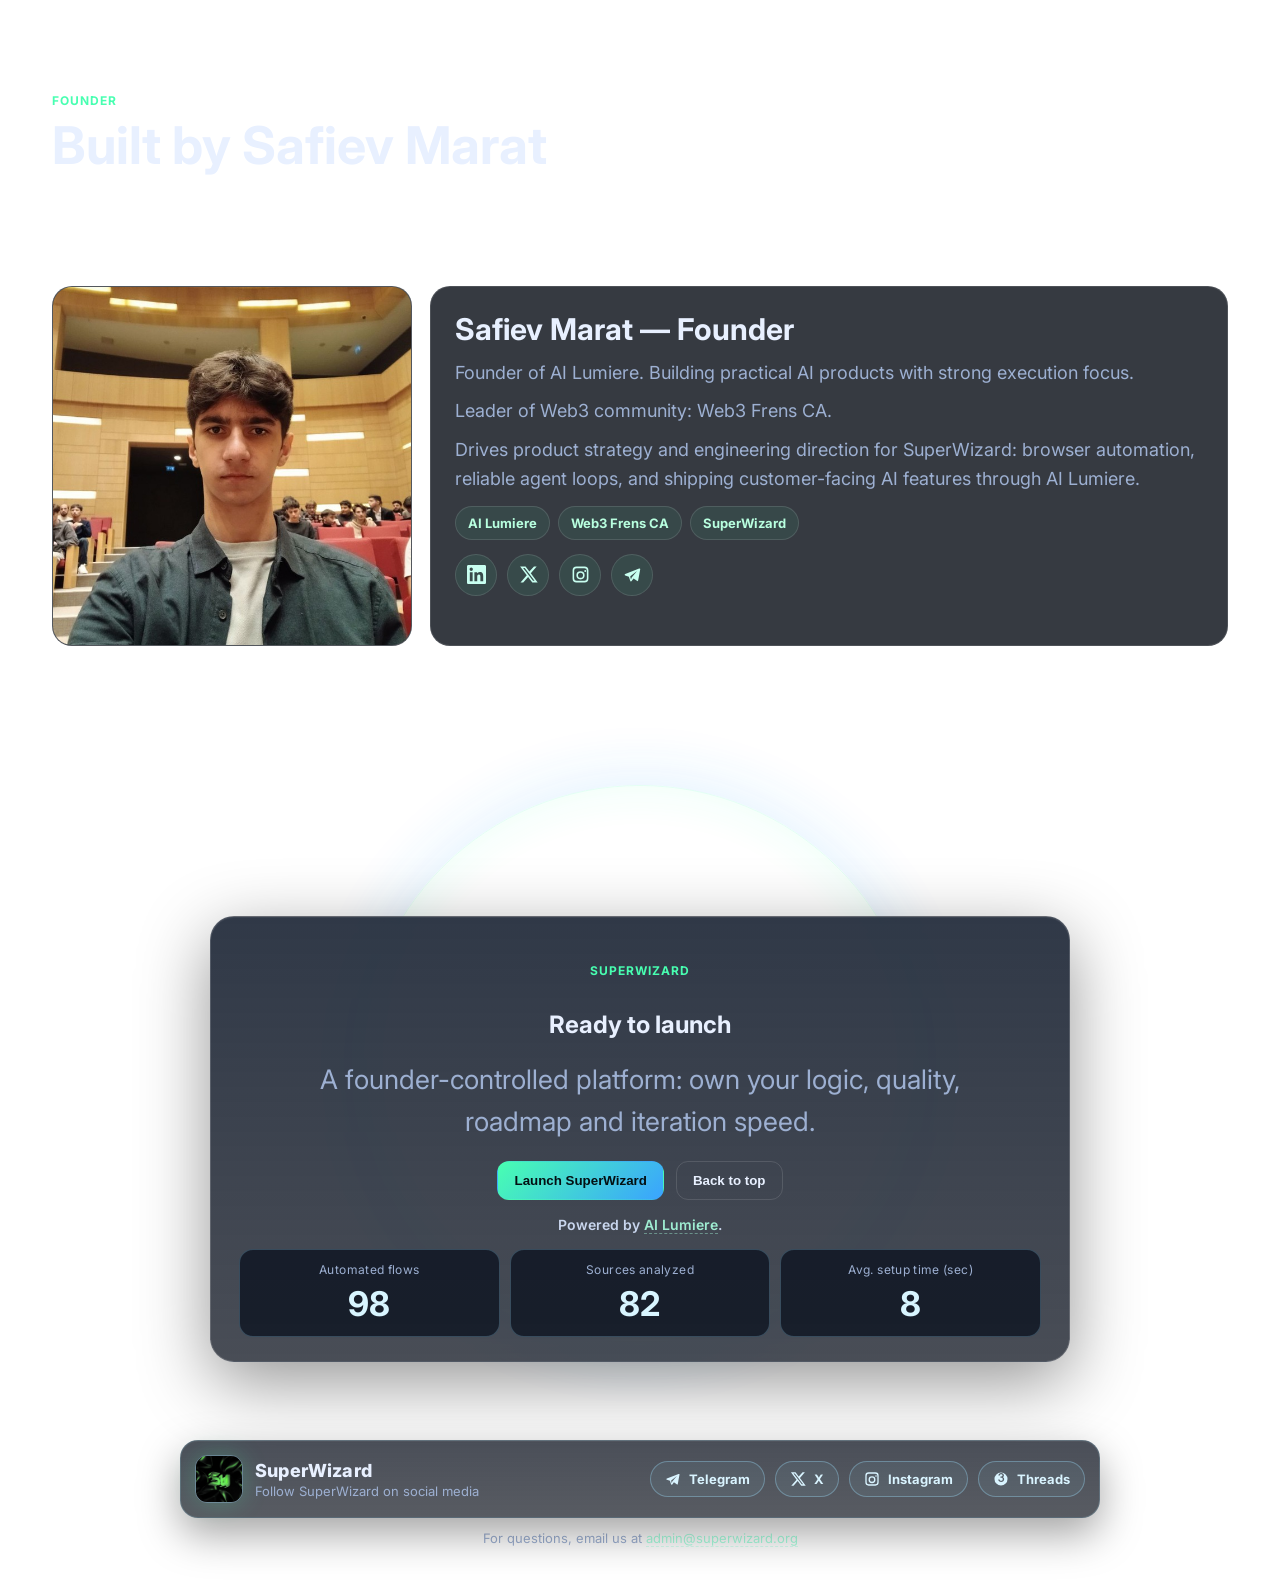
==== commit bb5cd363: "Remove About SuperWizard section and nav link. Made-with: Cursor" ====
--- a/index.html
+++ b/index.html
@@ -28,7 +28,6 @@
       <a href="#demos" data-i18n="nav_demos">Demos</a>
       <a href="#engine" data-i18n="nav_engine">Engine</a>
       <a href="#scenes" data-i18n="nav_scenarios">Scenarios</a>
-      <a href="#about" data-i18n="nav_about">About</a>
       <a href="#founder" data-i18n="nav_founder">Founder</a>
       <a href="#cta" data-i18n="nav_launch">Launch</a>
     </nav>
@@ -185,47 +184,6 @@
         <p class="carousel-desc" data-slide="2" data-i18n="demo_desc_2">
           Multi-step flows: the agent fills in what&apos;s missing and drives the task to completion.
         </p>
-      </div>
-    </section>
-
-    <section class="scene about" id="about">
-      <div class="section-title">
-        <p data-i18n="about_eyebrow">Company</p>
-        <h2 class="animated-headline" data-i18n="about_title">About SuperWizard</h2>
-      </div>
-      <div class="about-wrap">
-        <article class="about-card">
-          <p data-i18n="about_p1">
-            SuperWizard is a product-led SaaS focused on browser-native AI automation: we ship the extension, own the roadmap,
-            and iterate directly with early users rather than acting as a services agency.
-          </p>
-          <p data-i18n="about_p3">
-            Contact, security questions, and partnership inquiries are handled through the channels listed in the footer;
-            the public site at superwizard.org is the primary reference for product scope and company context.
-          </p>
-        </article>
-        <div class="about-deco" aria-hidden="true">
-          <svg class="about-deco-svg" viewBox="0 0 320 240" xmlns="http://www.w3.org/2000/svg" fill="none">
-            <defs>
-              <linearGradient id="abg1" x1="0%" y1="0%" x2="100%" y2="100%">
-                <stop offset="0%" stop-color="#48ffb1" stop-opacity="0.35"/>
-                <stop offset="100%" stop-color="#3aa3ff" stop-opacity="0.25"/>
-              </linearGradient>
-              <filter id="abglow" x="-20%" y="-20%" width="140%" height="140%">
-                <feGaussianBlur stdDeviation="3" result="b"/>
-                <feMerge><feMergeNode in="b"/><feMergeNode in="SourceGraphic"/></feMerge>
-              </filter>
-            </defs>
-            <rect x="24" y="32" width="272" height="176" rx="18" stroke="url(#abg1)" stroke-width="1.2" opacity="0.85"/>
-            <path d="M48 64h224M48 88h160" stroke="rgba(157,227,255,0.25)" stroke-width="6" stroke-linecap="round"/>
-            <circle class="about-node" cx="72" cy="148" r="5" fill="#48ffb1" filter="url(#abglow)"/>
-            <circle class="about-node about-node-d" cx="160" cy="120" r="6" fill="#3aa3ff" filter="url(#abglow)"/>
-            <circle class="about-node" cx="248" cy="156" r="5" fill="#48ffb1" filter="url(#abglow)"/>
-            <circle class="about-node about-node-d" cx="200" cy="176" r="4" fill="rgba(157,227,255,0.9)"/>
-            <path d="M72 148 L160 120 L248 156 M160 120 L200 176" stroke="rgba(72,255,177,0.45)" stroke-width="1.2"/>
-            <path d="M72 148 Q116 100 160 120 Q204 140 248 156" stroke="rgba(58,163,255,0.35)" stroke-width="1" stroke-dasharray="4 6"/>
-          </svg>
-        </div>
       </div>
     </section>
 
--- a/styles.css
+++ b/styles.css
@@ -396,8 +396,7 @@
 .story h3 { margin: 0 0 10px; font-size: clamp(24px, 3vw, 38px); }
 .story p { color: var(--muted); font-size: 18px; line-height: 1.6; max-width: 760px; }
 
-.demos .section-title,
-.about .section-title {
+.demos .section-title {
   margin-bottom: 8px;
 }
 
@@ -516,61 +515,6 @@
   line-height: 1.65;
 }
 .carousel-desc.active { display: block; }
-
-.about-wrap {
-  display: flex;
-  flex-wrap: wrap;
-  align-items: center;
-  justify-content: space-between;
-  gap: 36px 28px;
-  max-width: 1100px;
-  margin: 0 auto;
-}
-.about-deco {
-  flex: 0 1 300px;
-  display: flex;
-  justify-content: center;
-  align-items: center;
-  min-height: 200px;
-  pointer-events: none;
-  user-select: none;
-}
-.about-deco-svg {
-  width: min(100%, 320px);
-  height: auto;
-  opacity: 0.92;
-}
-.about-deco .about-node {
-  animation: aboutPulse 3.2s ease-in-out infinite;
-}
-.about-deco .about-node-d {
-  animation-delay: 0.6s;
-}
-@keyframes aboutPulse {
-  0%, 100% { opacity: 0.75; }
-  50% { opacity: 1; }
-}
-
-.about-card {
-  flex: 1 1 420px;
-  max-width: 720px;
-  border: 1px solid var(--border);
-  border-radius: 20px;
-  background: rgba(10, 15, 24, 0.82);
-  padding: 26px 28px;
-}
-.about-card p {
-  margin: 0 0 14px;
-  color: var(--muted);
-  font-size: clamp(15px, 1.7vw, 18px);
-  line-height: 1.65;
-}
-.about-card p:last-of-type { margin-bottom: 0; }
-.about-subtitle {
-  margin: 22px 0 10px;
-  font-size: clamp(18px, 2vw, 22px);
-}
-.about-card .muted { margin-top: 0; }
 
 .founder-wrap {
   display: grid;
@@ -954,18 +898,6 @@
   }
   .footer-social a { width: 100%; justify-content: center; }
   .footer-contact { width: min(620px, 100%); }
-  .about-wrap {
-    flex-direction: column;
-    align-items: stretch;
-  }
-  .about-deco {
-    order: -1;
-    flex-basis: auto;
-    min-height: 160px;
-  }
-  .about-card {
-    max-width: none;
-  }
 }
 
 @media (max-width: 640px) {
@@ -1043,9 +975,6 @@
   .nav-toggle-bar {
     transition: none !important;
   }
-  .about-deco .about-node {
-    animation: none !important;
-  }
   .carousel-track {
     transition: none !important;
   }
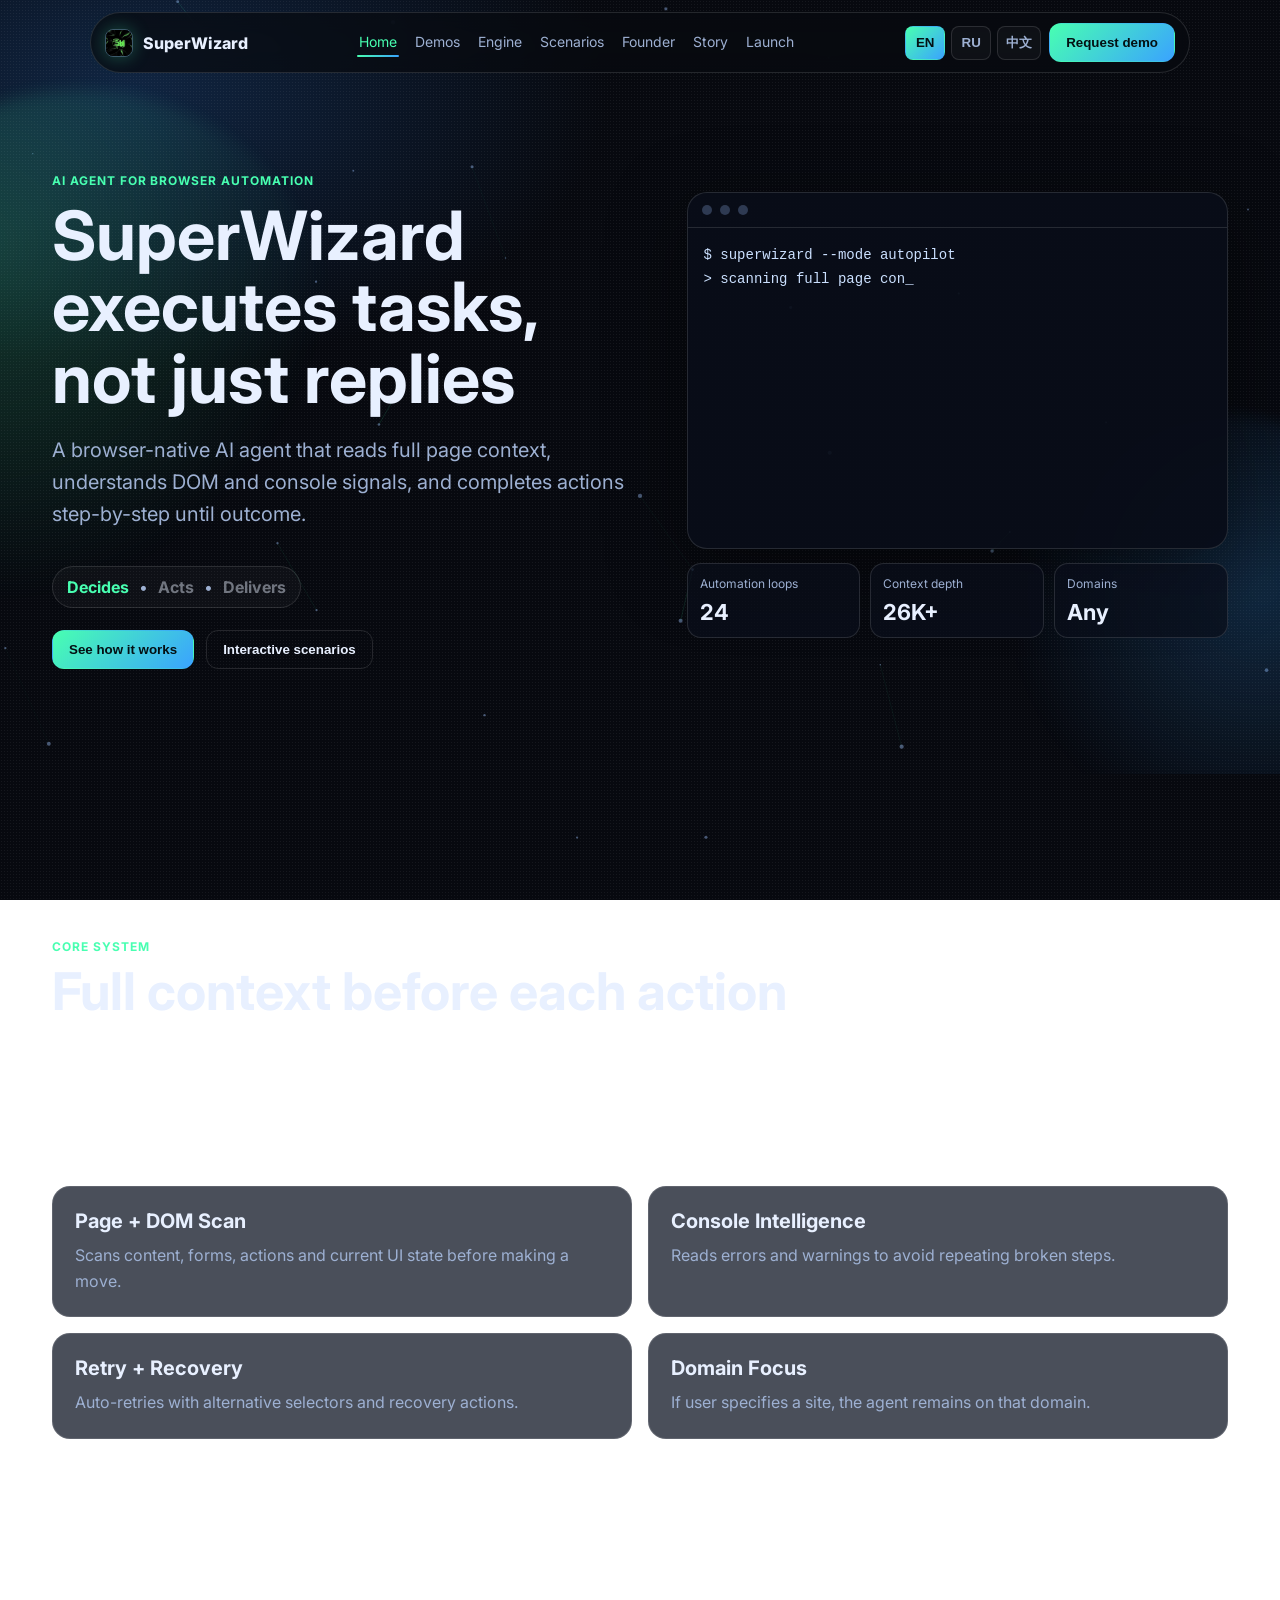
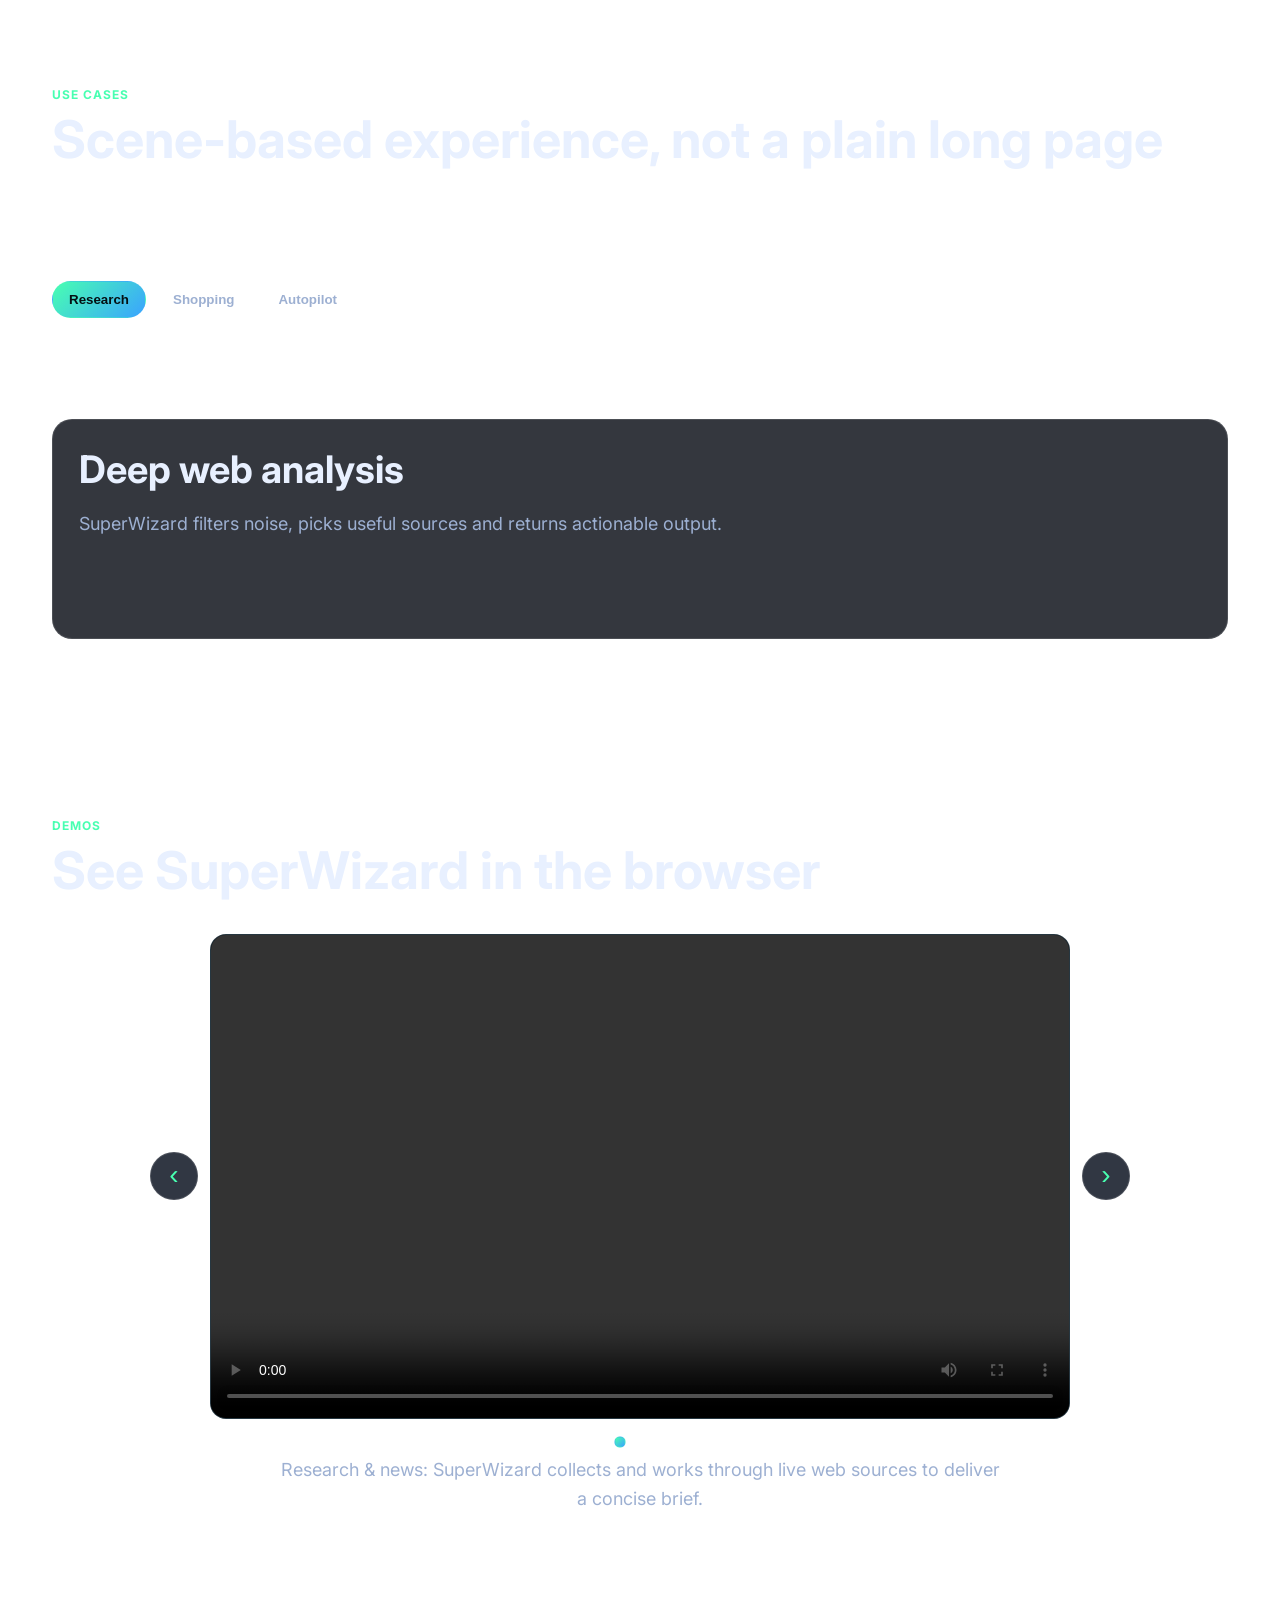
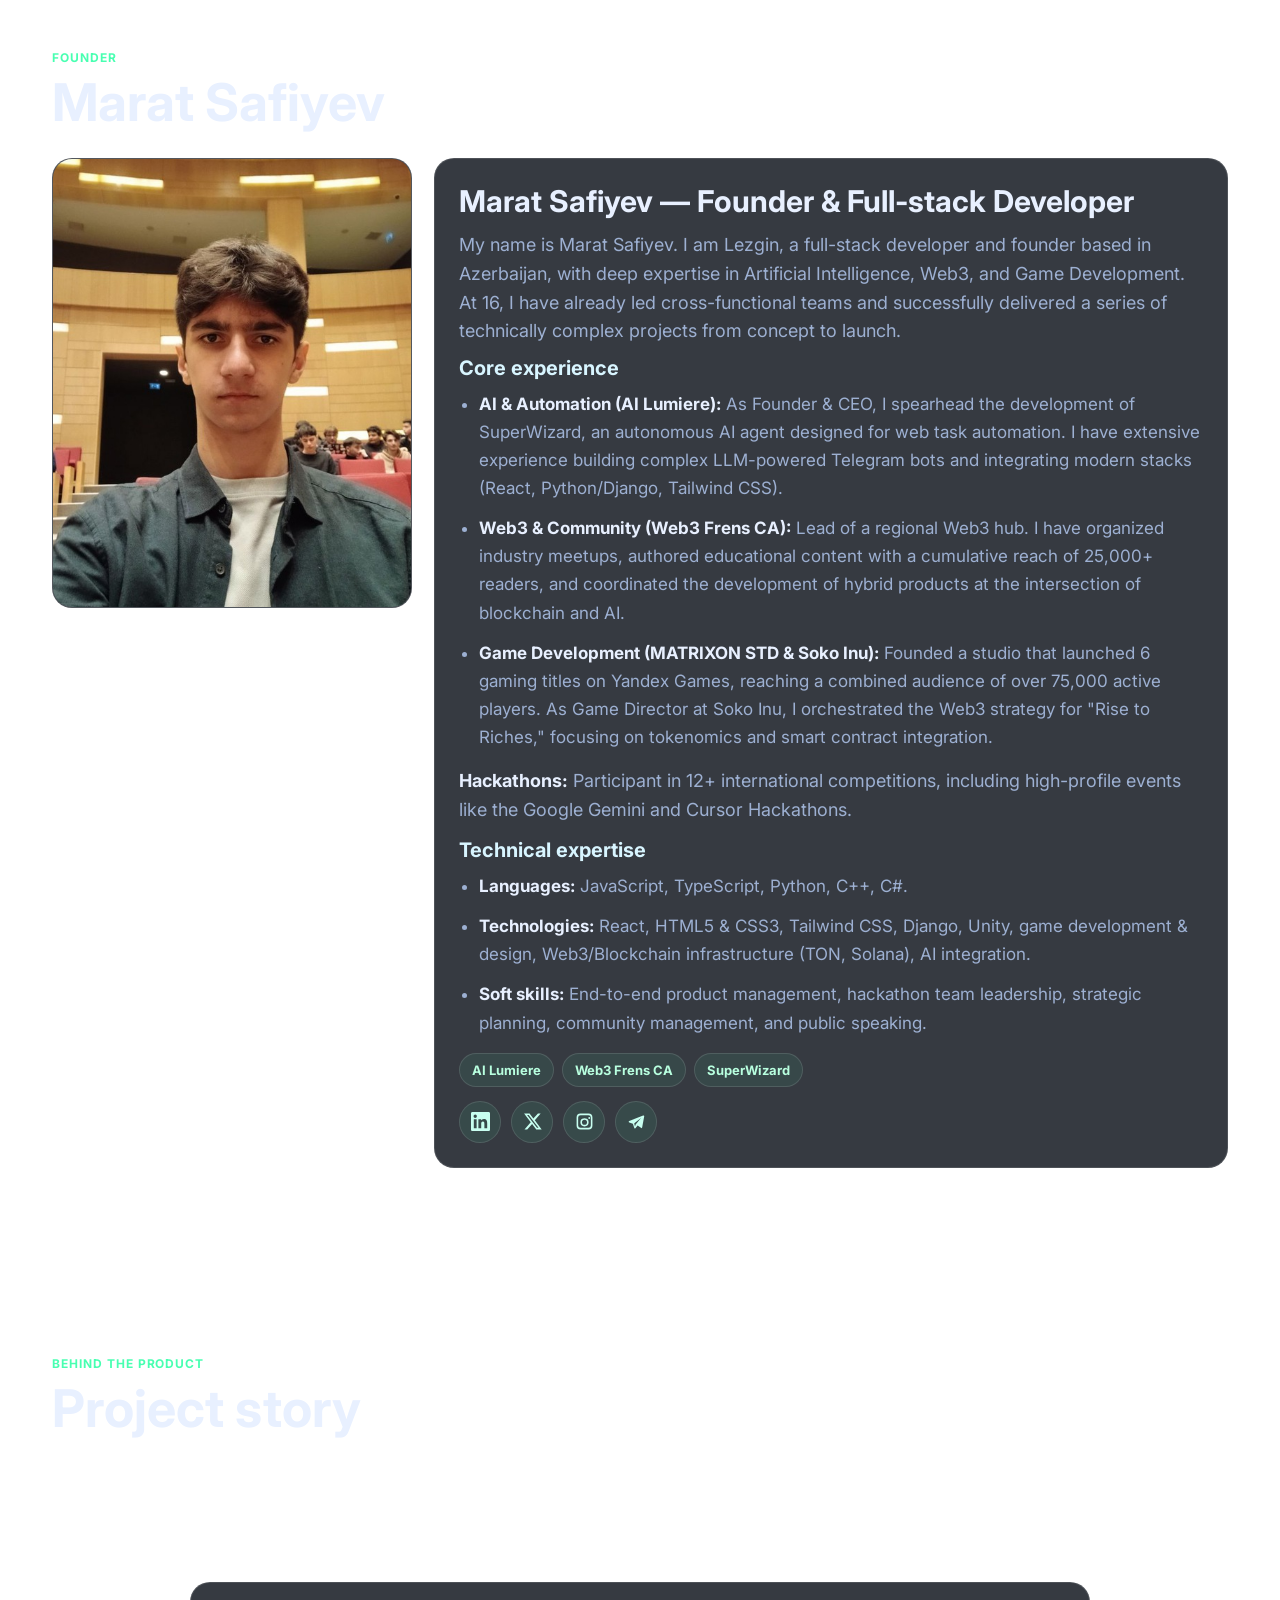
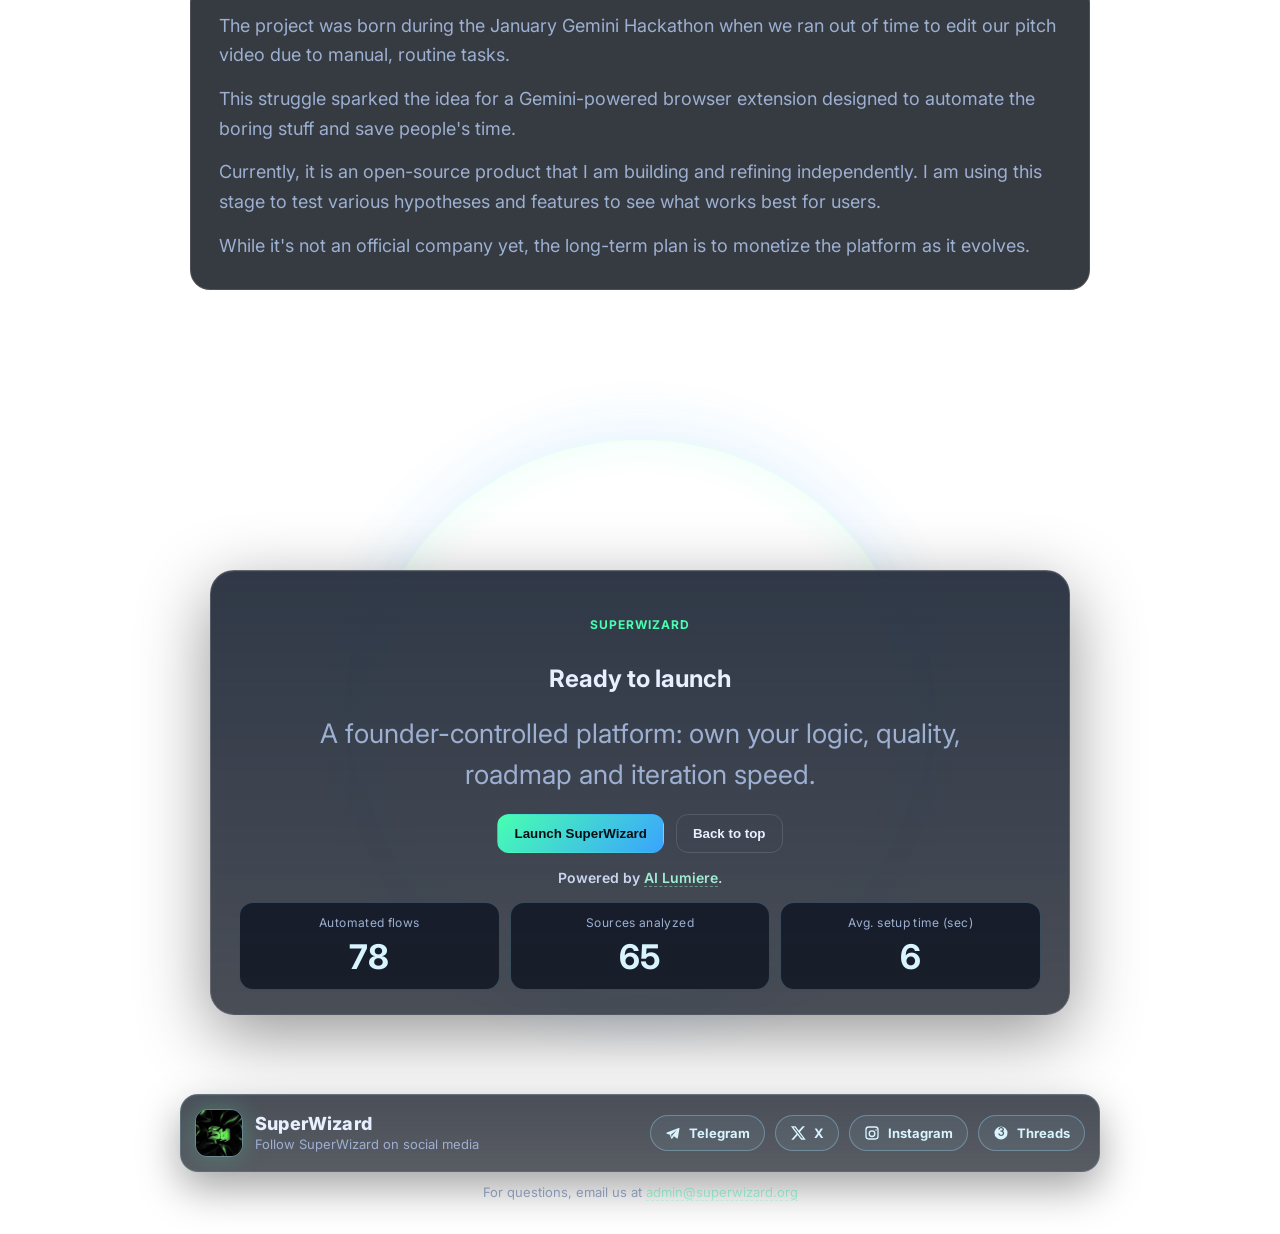
==== commit cc5286b8: "Landing: founder bio, project story section, photo fix, i18n updates Made-with: Cursor" ====
--- a/index.html
+++ b/index.html
@@ -10,7 +10,7 @@
   <link rel="preconnect" href="https://fonts.googleapis.com">
   <link rel="preconnect" href="https://fonts.gstatic.com" crossorigin>
   <link href="https://fonts.googleapis.com/css2?family=Inter:wght@400;600;700;800&family=Noto+Sans+SC:wght@400;600;700;800&display=swap" rel="stylesheet">
-  <link rel="stylesheet" href="./styles.css">
+  <link rel="stylesheet" href="./styles.css?v=8">
 </head>
 <body>
   <div class="noise"></div>
@@ -29,6 +29,7 @@
       <a href="#engine" data-i18n="nav_engine">Engine</a>
       <a href="#scenes" data-i18n="nav_scenarios">Scenarios</a>
       <a href="#founder" data-i18n="nav_founder">Founder</a>
+      <a href="#project-story" data-i18n="nav_story">Story</a>
       <a href="#cta" data-i18n="nav_launch">Launch</a>
     </nav>
 
@@ -190,24 +191,56 @@
     <section class="scene founder" id="founder">
       <div class="section-title">
         <p data-i18n="founder_eyebrow">Founder</p>
-        <h2 class="animated-headline" data-i18n="founder_title">Built by Safiev Marat</h2>
+        <h2 class="animated-headline" data-i18n="founder_title">Marat Safiyev</h2>
       </div>
       <div class="founder-wrap">
         <div class="founder-photo tilt">
-          <img src="./photo.png" alt="Safiev Marat">
+          <img src="./photo.png" alt="Marat Safiyev">
         </div>
         <article class="founder-card">
-          <h3 data-i18n="founder_name">Safiev Marat — Founder</h3>
-          <p data-i18n="founder_text_1">
-            Founder of AI Lumiere. Building practical AI products with strong execution focus.
+          <h3 data-i18n="founder_name">Marat Safiyev — Founder &amp; Full-stack Developer</h3>
+          <p data-i18n="founder_bio_intro">
+            My name is Marat Safiyev. I am Lezgin, a full-stack developer and founder based in Azerbaijan, with deep expertise
+            in Artificial Intelligence, Web3, and Game Development. At 16, I have already led cross-functional teams and
+            successfully delivered a series of technically complex projects from concept to launch.
           </p>
-          <p data-i18n="founder_text_2">
-            Leader of Web3 community: Web3 Frens CA.
+          <h4 data-i18n="founder_core_title">Core experience</h4>
+          <ul class="founder-list">
+            <li data-i18n="founder_exp_ai">
+              <strong>AI &amp; Automation (AI Lumiere):</strong> As Founder &amp; CEO, I spearhead the development of
+              SuperWizard, an autonomous AI agent designed for web task automation. I have extensive experience building
+              complex LLM-powered Telegram bots and integrating modern stacks (React, Python/Django, Tailwind CSS).
+            </li>
+            <li data-i18n="founder_exp_web3">
+              <strong>Web3 &amp; Community (Web3 Frens CA):</strong> Lead of a regional Web3 hub. I have organized industry
+              meetups, authored educational content with a cumulative reach of 25,000+ readers, and coordinated the
+              development of hybrid products at the intersection of blockchain and AI.
+            </li>
+            <li data-i18n="founder_exp_games">
+              <strong>Game Development (MATRIXON STD &amp; Soko Inu):</strong> Founded a studio that launched 6 gaming
+              titles on Yandex Games, reaching a combined audience of over 75,000 active players. As Game Director at Soko
+              Inu, I orchestrated the Web3 strategy for &quot;Rise to Riches,&quot; focusing on tokenomics and smart contract
+              integration.
+            </li>
+          </ul>
+          <p class="founder-hackathons" data-i18n="founder_hackathons">
+            <strong>Hackathons:</strong> Participant in 12+ international competitions, including high-profile events like
+            the Google Gemini and Cursor Hackathons.
           </p>
-          <p data-i18n="founder_text_3">
-            Drives product strategy and engineering direction for SuperWizard: browser automation, reliable agent loops,
-            and shipping customer-facing AI features through AI Lumiere.
-          </p>
+          <h4 data-i18n="founder_tech_title">Technical expertise</h4>
+          <ul class="founder-list founder-list--tech">
+            <li data-i18n="founder_tech_langs">
+              <strong>Languages:</strong> JavaScript, TypeScript, Python, C++, C#.
+            </li>
+            <li data-i18n="founder_tech_stack">
+              <strong>Technologies:</strong> React, HTML5 &amp; CSS3, Tailwind CSS, Django, Unity, game development &amp;
+              design, Web3/Blockchain infrastructure (TON, Solana), AI integration.
+            </li>
+            <li data-i18n="founder_tech_soft">
+              <strong>Soft skills:</strong> End-to-end product management, hackathon team leadership, strategic planning,
+              community management, and public speaking.
+            </li>
+          </ul>
           <div class="founder-tags">
             <span>AI Lumiere</span>
             <span>Web3 Frens CA</span>
@@ -239,6 +272,30 @@
       </div>
     </section>
 
+    <section class="scene project-story" id="project-story">
+      <div class="section-title">
+        <p data-i18n="project_eyebrow">Behind the product</p>
+        <h2 class="animated-headline" data-i18n="project_story_title">Project story</h2>
+      </div>
+      <article class="project-story-card">
+        <p data-i18n="project_story_text_1">
+          The project was born during the January Gemini Hackathon when we ran out of time to edit our pitch video due to
+          manual, routine tasks.
+        </p>
+        <p data-i18n="project_story_text_2">
+          This struggle sparked the idea for a Gemini-powered browser extension designed to automate the boring stuff and
+          save people&apos;s time.
+        </p>
+        <p data-i18n="project_story_text_3">
+          Currently, it is an open-source product that I am building and refining independently. I am using this stage to
+          test various hypotheses and features to see what works best for users.
+        </p>
+        <p data-i18n="project_story_text_4">
+          While it&apos;s not an official company yet, the long-term plan is to monetize the platform as it evolves.
+        </p>
+      </article>
+    </section>
+
     <section class="scene cta" id="cta">
       <div class="ring"></div>
       <div class="content">
@@ -314,6 +371,6 @@
     </p>
   </footer>
 
-  <script src="./script.js"></script>
+  <script src="./script.js?v=8"></script>
 </body>
 </html>
--- a/styles.css
+++ b/styles.css
@@ -518,22 +518,28 @@
 
 .founder-wrap {
   display: grid;
-  grid-template-columns: 360px 1fr;
-  gap: 18px;
-  align-items: stretch;
+  grid-template-columns: minmax(0, 360px) minmax(0, 1fr);
+  gap: 22px;
+  align-items: start;
 }
 .founder-photo {
+  width: 100%;
+  max-width: 360px;
+  aspect-ratio: 4 / 5;
   border: 1px solid var(--border);
   border-radius: 20px;
   overflow: hidden;
   background: rgba(10, 15, 24, 0.8);
   transition: transform 0.3s ease, border-color 0.3s ease;
+  align-self: start;
+  justify-self: start;
 }
 .founder-photo:hover { transform: translateY(-3px); border-color: rgba(72, 255, 177, 0.55); }
 .founder-photo img {
   width: 100%;
   height: 100%;
   object-fit: cover;
+  object-position: center 22%;
   display: block;
 }
 .founder-card {
@@ -543,8 +549,40 @@
   padding: 24px;
 }
 .founder-card h3 { margin: 0 0 12px; font-size: 30px; }
+.founder-card h4 {
+  margin: 14px 0 10px;
+  font-size: 20px;
+  color: #d8f5ff;
+}
+.founder-card > h4:first-of-type {
+  margin-top: 4px;
+}
 .founder-card p { margin: 0 0 10px; color: var(--muted); font-size: 18px; line-height: 1.6; }
-.founder-tags { display: flex; gap: 8px; flex-wrap: wrap; margin-top: 12px; }
+.founder-hackathons {
+  margin: 0 0 14px;
+}
+.founder-list {
+  margin: 0 0 16px;
+  padding-left: 1.2em;
+  color: var(--muted);
+  font-size: 17px;
+  line-height: 1.65;
+}
+.founder-list li {
+  margin-bottom: 12px;
+}
+.founder-list li:last-child {
+  margin-bottom: 0;
+}
+.founder-list strong,
+.founder-hackathons strong {
+  color: var(--text);
+  font-weight: 700;
+}
+.founder-list--tech {
+  margin-bottom: 4px;
+}
+.founder-tags { display: flex; gap: 8px; flex-wrap: wrap; margin-top: 16px; }
 .founder-tags span {
   border: 1px solid var(--border);
   border-radius: 999px;
@@ -581,6 +619,27 @@
   width: 19px;
   height: 19px;
   fill: currentColor;
+}
+
+.project-story .section-title {
+  margin-bottom: 14px;
+}
+.project-story-card {
+  max-width: 900px;
+  margin: 0 auto;
+  border: 1px solid var(--border);
+  border-radius: 20px;
+  background: rgba(10, 15, 24, 0.82);
+  padding: clamp(20px, 4vw, 28px);
+}
+.project-story-card p {
+  margin: 0 0 14px;
+  color: var(--muted);
+  font-size: clamp(16px, 2vw, 18px);
+  line-height: 1.65;
+}
+.project-story-card p:last-child {
+  margin-bottom: 0;
 }
 
 .cta {
@@ -882,6 +941,10 @@
     display: inline-flex;
   }
   .founder-wrap { grid-template-columns: 1fr; }
+  .founder-photo {
+    justify-self: center;
+    max-width: min(360px, 100%);
+  }
   .engine-grid { grid-template-columns: 1fr; }
   .video-carousel { flex-direction: column; gap: 16px; }
   .carousel-btn { align-self: center; }
@@ -929,8 +992,9 @@
   }
   .stage { padding: 18px; min-height: 200px; }
   .founder-photo {
-    aspect-ratio: 4 / 3;
-    max-height: 320px;
+    aspect-ratio: 3 / 4;
+    max-width: min(300px, 88vw);
+    max-height: none;
   }
   .founder-card h3 { font-size: clamp(22px, 6vw, 28px); }
   .founder-card p { font-size: 16px; }
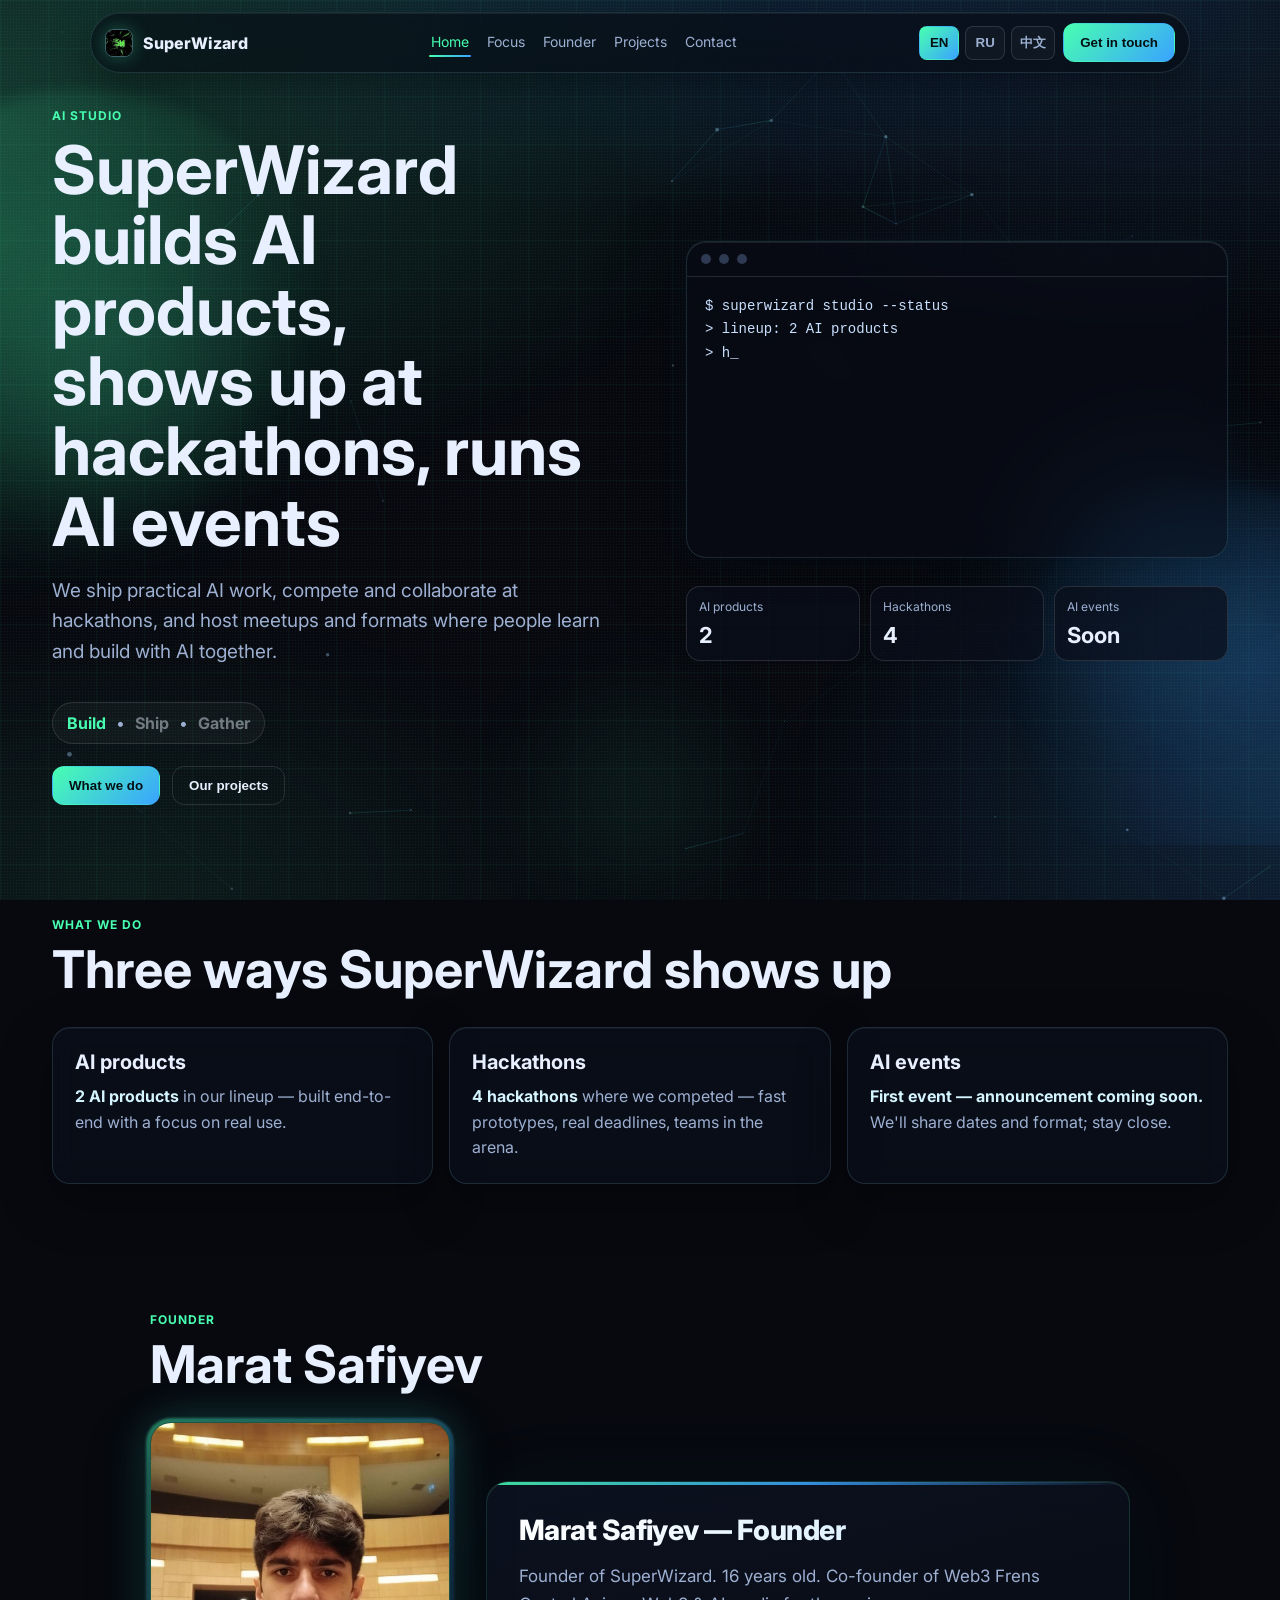
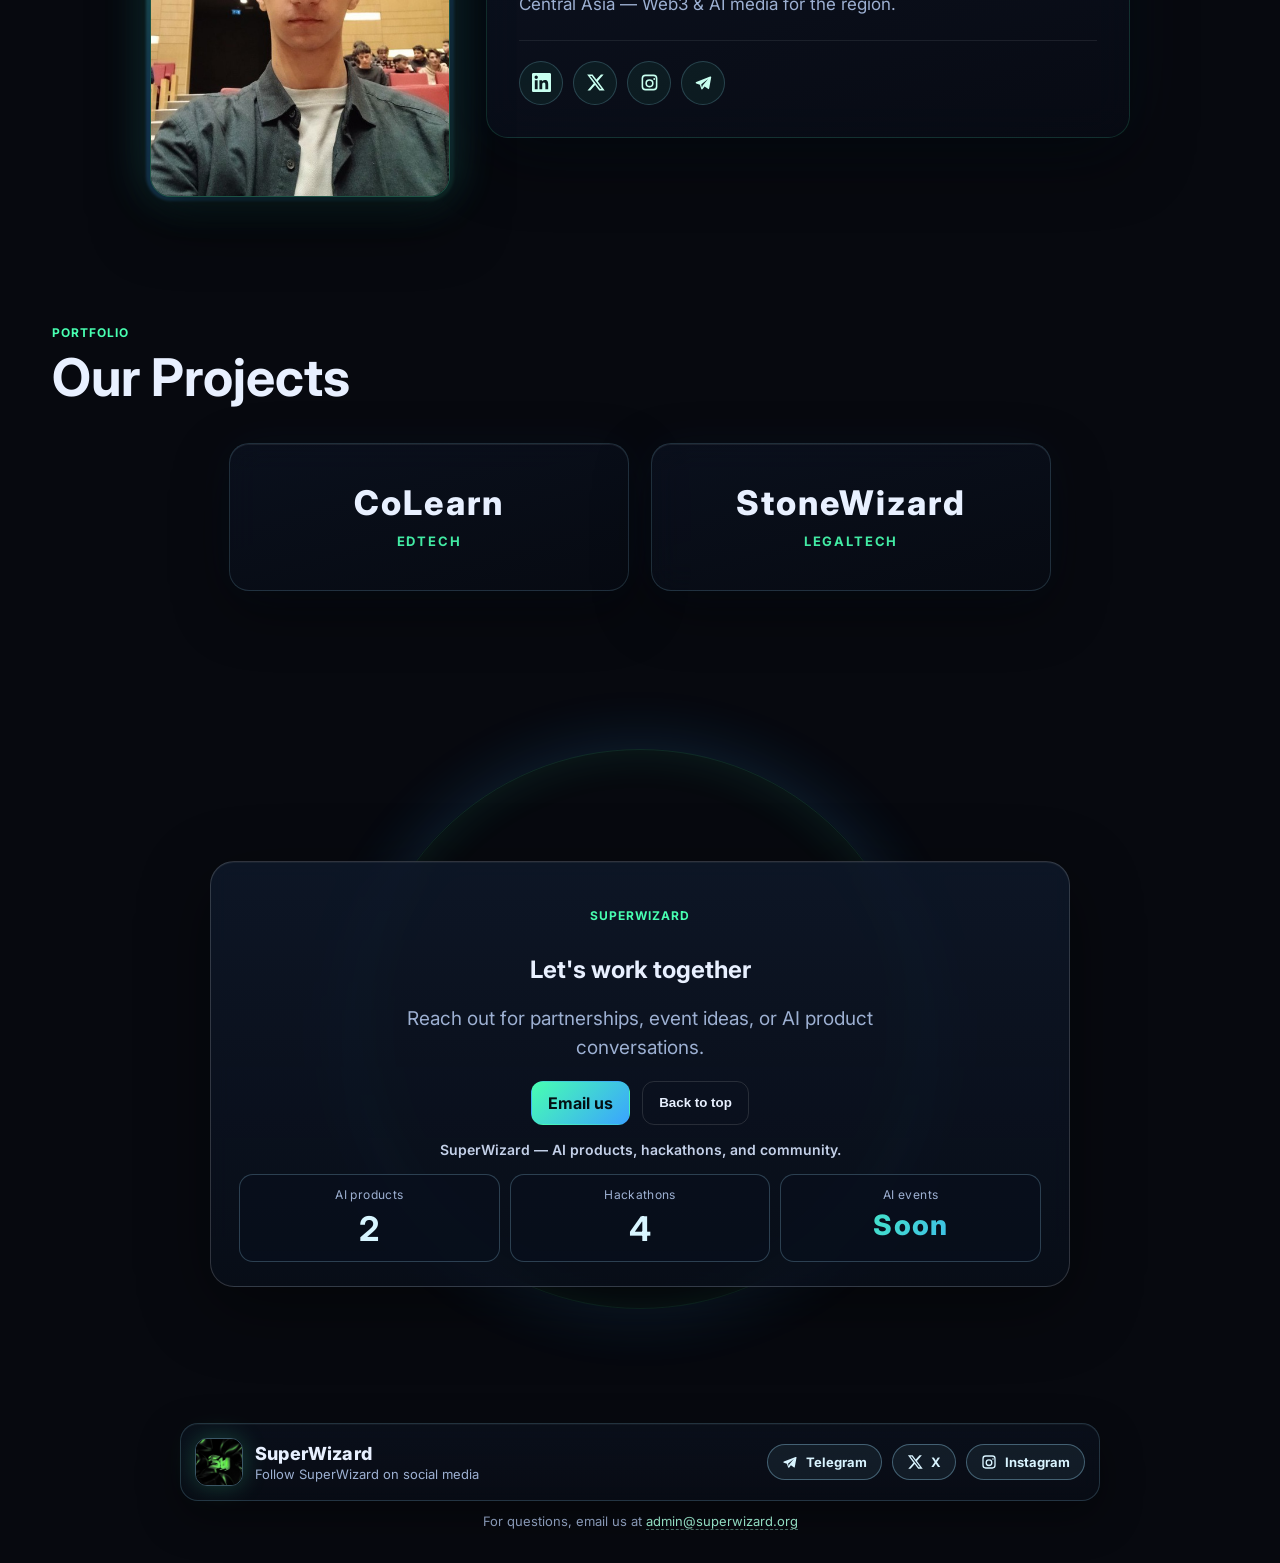
==== commit 83dd7612: "Deploy SuperWizard site: CoLearn vision section, i18n, styles update Co-authored-by: Cursor <cursora" ====
--- a/index.html
+++ b/index.html
@@ -4,15 +4,23 @@
   <meta charset="UTF-8">
   <meta name="viewport" content="width=device-width, initial-scale=1.0, viewport-fit=cover">
   <meta name="theme-color" content="#07090f">
-  <title>SuperWizard — Browser AI Agent</title>
+  <title>SuperWizard — AI products &amp; community</title>
   <link rel="icon" type="image/jpeg" href="./image.jpg">
   <link rel="apple-touch-icon" href="./image.jpg">
   <link rel="preconnect" href="https://fonts.googleapis.com">
   <link rel="preconnect" href="https://fonts.gstatic.com" crossorigin>
   <link href="https://fonts.googleapis.com/css2?family=Inter:wght@400;600;700;800&family=Noto+Sans+SC:wght@400;600;700;800&display=swap" rel="stylesheet">
-  <link rel="stylesheet" href="./styles.css?v=8">
+  <link rel="stylesheet" href="./styles.css?v=21">
 </head>
 <body>
+  <div class="bg-stack" aria-hidden="true">
+    <div class="bg-aurora bg-aurora--a"></div>
+    <div class="bg-aurora bg-aurora--b"></div>
+    <div class="bg-beams"></div>
+    <span class="bg-orb bg-orb--1"></span>
+    <span class="bg-orb bg-orb--2"></span>
+    <span class="bg-orb bg-orb--3"></span>
+  </div>
   <div class="noise"></div>
   <canvas id="particles"></canvas>
   <div class="scroll-progress" id="progress"></div>
@@ -25,12 +33,10 @@
 
     <nav id="site-nav" class="site-nav" aria-label="Primary">
       <a href="#hero" data-i18n="nav_home">Home</a>
-      <a href="#demos" data-i18n="nav_demos">Demos</a>
-      <a href="#engine" data-i18n="nav_engine">Engine</a>
-      <a href="#scenes" data-i18n="nav_scenarios">Scenarios</a>
+      <a href="#focus" data-i18n="nav_focus">Focus</a>
       <a href="#founder" data-i18n="nav_founder">Founder</a>
-      <a href="#project-story" data-i18n="nav_story">Story</a>
-      <a href="#cta" data-i18n="nav_launch">Launch</a>
+      <a href="#our-projects" data-i18n="nav_projects">Projects</a>
+      <a href="#cta" data-i18n="nav_contact">Contact</a>
     </nav>
 
     <div class="topbar-actions">
@@ -39,7 +45,7 @@
         <button type="button" class="lang-btn" data-lang="ru">RU</button>
         <button type="button" class="lang-btn" data-lang="zh">中文</button>
       </div>
-      <button type="button" class="glow-btn topbar-cta" data-scroll="#cta" data-i18n="btn_demo">Request demo</button>
+      <button type="button" class="glow-btn topbar-cta" data-scroll="#cta" data-i18n="btn_contact">Get in touch</button>
     </div>
     <button type="button" class="nav-toggle" id="nav-toggle" aria-expanded="false" aria-controls="site-nav" aria-label="Menu">
       <span class="nav-toggle-bar" aria-hidden="true"></span>
@@ -54,246 +60,118 @@
       <div class="orb orb-a"></div>
       <div class="orb orb-b"></div>
       <div class="content">
-        <p class="eyebrow" data-i18n="hero_eyebrow">AI Agent for Browser Automation</p>
-        <h1 data-i18n="hero_title">SuperWizard executes tasks,<br>not just replies</h1>
+        <p class="eyebrow" data-i18n="hero_eyebrow">AI studio</p>
+        <h1 data-i18n="hero_title">SuperWizard builds AI products,<br>shows up at hackathons, runs AI events</h1>
         <p class="lead" data-i18n="hero_lead">
-          A browser-native AI agent that reads full page context, understands DOM and console signals,
-          and completes actions step-by-step until outcome.
+          We ship practical AI work, compete and collaborate at hackathons, and host meetups and formats where people learn and build with AI together.
         </p>
         <div class="headline-rotator">
-          <span class="rotator-word active" data-i18n="rotator_1">Decides</span>
+          <span class="rotator-word active" data-i18n="rotator_1">Build</span>
           <span class="rotator-dot">•</span>
-          <span class="rotator-word" data-i18n="rotator_2">Acts</span>
+          <span class="rotator-word" data-i18n="rotator_2">Ship</span>
           <span class="rotator-dot">•</span>
-          <span class="rotator-word" data-i18n="rotator_3">Delivers</span>
+          <span class="rotator-word" data-i18n="rotator_3">Gather</span>
         </div>
         <div class="cta-row">
-          <button class="glow-btn" data-scroll="#engine" data-i18n="btn_how">See how it works</button>
-          <button class="ghost-btn" data-scroll="#scenes" data-i18n="btn_scenarios">Interactive scenarios</button>
+          <button class="glow-btn" data-scroll="#focus" data-i18n="btn_focus">What we do</button>
+          <button class="ghost-btn" data-scroll="#our-projects" data-i18n="btn_projects">Our projects</button>
         </div>
       </div>
       <div class="hero-ui">
-        <div class="panel">
-          <div class="panel-head"><span></span><span></span><span></span></div>
-          <div class="terminal" id="terminal"></div>
-        </div>
-        <div class="mini-kpis">
-          <div class="kpi"><p data-i18n="kpi_1_l">Automation loops</p><h4>24</h4></div>
-          <div class="kpi"><p data-i18n="kpi_2_l">Context depth</p><h4>26K+</h4></div>
-          <div class="kpi"><p data-i18n="kpi_3_l">Domains</p><h4>Any</h4></div>
-        </div>
-      </div>
-    </section>
-
-    <section class="scene engine" id="engine">
+        <div class="hero-ui-stack tilt">
+          <div class="panel hero-terminal-panel">
+            <div class="panel-head"><span></span><span></span><span></span></div>
+            <div class="terminal" id="terminal" aria-live="polite"></div>
+          </div>
+          <div class="mini-kpis hero-mini-kpis">
+            <div class="kpi"><p data-i18n="kpi_1_l">AI products</p><h4 data-i18n="kpi_1_r">2</h4></div>
+            <div class="kpi"><p data-i18n="kpi_2_l">Hackathons</p><h4 data-i18n="kpi_2_r">4</h4></div>
+            <div class="kpi"><p data-i18n="kpi_3_l">AI events</p><h4 data-i18n="kpi_3_r">Soon</h4></div>
+          </div>
+        </div>
+      </div>
+    </section>
+
+    <section class="scene focus scene-compact" id="focus">
       <div class="section-title">
-        <p data-i18n="engine_eyebrow">Core system</p>
-        <h2 class="animated-headline" data-i18n="engine_title">Full context before each action</h2>
+        <p data-i18n="focus_eyebrow">What we do</p>
+        <h2 class="animated-headline" data-i18n="focus_title">Three ways SuperWizard shows up</h2>
       </div>
       <div class="engine-grid">
         <article class="card tilt">
-          <h3>Page + DOM Scan</h3>
-          <p data-i18n="card_1">Scans content, forms, actions and current UI state before making a move.</p>
+          <h3 data-i18n="focus_card_1_t">AI products</h3>
+          <p data-i18n="focus_card_1_p">Design and delivery of AI-powered tools and experiences — from ideas to something people can use.</p>
         </article>
         <article class="card tilt">
-          <h3>Console Intelligence</h3>
-          <p data-i18n="card_2">Reads errors and warnings to avoid repeating broken steps.</p>
+          <h3 data-i18n="focus_card_2_t">Hackathons</h3>
+          <p data-i18n="focus_card_2_p">We take part in hackathons, prototype fast, and work side by side with other builders.</p>
         </article>
         <article class="card tilt">
-          <h3>Retry + Recovery</h3>
-          <p data-i18n="card_3">Auto-retries with alternative selectors and recovery actions.</p>
-        </article>
-        <article class="card tilt">
-          <h3>Domain Focus</h3>
-          <p data-i18n="card_4">If user specifies a site, the agent remains on that domain.</p>
-        </article>
-      </div>
-    </section>
-
-    <section class="scene scenes" id="scenes">
-      <div class="section-title">
-        <p data-i18n="scenes_eyebrow">Use cases</p>
-        <h2 class="animated-headline" data-i18n="scenes_title">Scene-based experience, not a plain long page</h2>
-      </div>
-      <div class="tabs">
-        <button class="tab active" data-tab="0" data-i18n="tab_1">Research</button>
-        <button class="tab" data-tab="1" data-i18n="tab_2">Shopping</button>
-        <button class="tab" data-tab="2" data-i18n="tab_3">Autopilot</button>
-      </div>
-      <div class="stage">
-        <article class="story active">
-          <h3 data-i18n="story_1_t">Deep web analysis</h3>
-          <p data-i18n="story_1_p">SuperWizard filters noise, picks useful sources and returns actionable output.</p>
-        </article>
-        <article class="story">
-          <h3 data-i18n="story_2_t">Smart product flow</h3>
-          <p data-i18n="story_2_p">Compares options across the internet and opens relevant product pages.</p>
-        </article>
-        <article class="story">
-          <h3 data-i18n="story_3_t">Step-by-step automation</h3>
-          <p data-i18n="story_3_p">Forms, onboarding, repetitive browser tasks — done with retries and checks.</p>
-        </article>
-      </div>
-    </section>
-
-    <section class="scene demos" id="demos">
-      <div class="section-title">
-        <p data-i18n="demos_eyebrow">Demos</p>
-        <h2 class="animated-headline" data-i18n="demos_title">See SuperWizard in the browser</h2>
-      </div>
-      <div class="video-carousel" id="video-carousel">
-        <button type="button" class="carousel-btn carousel-prev" aria-label="Previous video">
-          <span aria-hidden="true">‹</span>
-        </button>
-        <div class="carousel-viewport">
-          <div class="carousel-track" id="carousel-track">
-            <div class="carousel-slide">
-              <div class="carousel-video-shell video-shell">
-                <video class="carousel-video" controls playsinline preload="metadata" data-carousel-idx="0">
-                  <source src="./media/Research%20news.mp4" type="video/mp4">
-                </video>
-              </div>
-            </div>
-            <div class="carousel-slide">
-              <div class="carousel-video-shell video-shell">
-                <video class="carousel-video" controls playsinline preload="metadata" data-carousel-idx="1">
-                  <source src="./media/making%20a%20test.mp4" type="video/mp4">
-                </video>
-              </div>
-            </div>
-            <div class="carousel-slide">
-              <div class="carousel-video-shell video-shell">
-                <video class="carousel-video" controls playsinline preload="metadata" data-carousel-idx="2">
-                  <source src="./media/fill%20the%20gaps.mp4" type="video/mp4">
-                </video>
-              </div>
+          <h3 data-i18n="focus_card_3_t">AI events</h3>
+          <p data-i18n="focus_card_3_p">Talks, meetups, and community formats focused on AI — learning, networking, and hands-on building.</p>
+        </article>
+      </div>
+    </section>
+
+    <section class="scene founder scene-compact" id="founder">
+      <div class="section-title founder-section-head">
+        <p data-i18n="founder_eyebrow">Founder</p>
+        <h2 class="animated-headline" data-i18n="founder_title">Marat Safiyev</h2>
+      </div>
+      <div class="founder-shell">
+        <div class="founder-wrap">
+          <div class="founder-photo-wrap">
+            <div class="founder-photo tilt">
+              <img src="./photo.png" alt="Marat Safiyev">
             </div>
           </div>
-        </div>
-        <button type="button" class="carousel-btn carousel-next" aria-label="Next video">
-          <span aria-hidden="true">›</span>
-        </button>
-      </div>
-      <div class="carousel-dots" id="carousel-dots" role="tablist" aria-label="Demo videos"></div>
-      <div class="carousel-desc-wrap">
-        <p class="carousel-desc active" data-slide="0" data-i18n="demo_desc_0">
-          Research &amp; news: SuperWizard collects and works through live web sources to deliver a concise brief.
-        </p>
-        <p class="carousel-desc" data-slide="1" data-i18n="demo_desc_1">
-          Tests &amp; quizzes: the agent builds an interactive check you can run and export right in the browser.
-        </p>
-        <p class="carousel-desc" data-slide="2" data-i18n="demo_desc_2">
-          Multi-step flows: the agent fills in what&apos;s missing and drives the task to completion.
-        </p>
-      </div>
-    </section>
-
-    <section class="scene founder" id="founder">
+          <article class="founder-card">
+            <h3 data-i18n="founder_name">Marat Safiyev — Founder</h3>
+            <p class="founder-bio" data-i18n="founder_bio">
+              Founder of SuperWizard. 16 years old. Co-founder of Web3 Frens Central Asia — Web3 &amp; AI media for the region.
+            </p>
+            <div class="founder-social">
+            <a href="https://www.linkedin.com/in/marat-safiyev-0a8392383/" target="_blank" rel="noopener noreferrer" aria-label="LinkedIn" title="LinkedIn">
+              <svg viewBox="0 0 24 24" aria-hidden="true">
+                <path d="M20.447 20.452h-3.554v-5.569c0-1.328-.027-3.037-1.852-3.037-1.853 0-2.136 1.445-2.136 2.939v5.667H9.351V9h3.414v1.561h.046c.477-.9 1.637-1.85 3.37-1.85 3.601 0 4.267 2.37 4.267 5.455v6.286zM5.337 7.433c-1.144 0-2.063-.926-2.063-2.065 0-1.138.92-2.063 2.063-2.063 1.14 0 2.064.925 2.064 2.063 0 1.139-.925 2.065-2.064 2.065zm1.782 13.019H3.555V9h3.564v11.452zM22.225 0H1.771C.792 0 0 .774 0 1.729v20.542C0 23.227.792 24 1.771 24h20.451C23.2 24 24 23.227 24 22.271V1.729C24 .774 23.2 0 22.222 0h.003z"/>
+              </svg>
+            </a>
+            <a href="https://x.com/SafiyevMarat" target="_blank" rel="noopener noreferrer" aria-label="X (ex Twitter)" title="X (ex Twitter)">
+              <svg viewBox="0 0 24 24" aria-hidden="true">
+                <path d="M18.9 2h3.4l-7.4 8.4L23.6 22h-6.8l-5.3-6.9L5.3 22H1.9l7.9-9L1.4 2h6.9l4.8 6.3L18.9 2zm-1.2 18h1.9L7.2 3.9H5.2L17.7 20z"/>
+              </svg>
+            </a>
+            <a href="https://instagram.com/maratsafiyev19/" target="_blank" rel="noopener noreferrer" aria-label="Instagram" title="Instagram">
+              <svg viewBox="0 0 24 24" aria-hidden="true">
+                <path d="M7 2h10a5 5 0 0 1 5 5v10a5 5 0 0 1-5 5H7a5 5 0 0 1-5-5V7a5 5 0 0 1 5-5zm10 2H7a3 3 0 0 0-3 3v10a3 3 0 0 0 3 3h10a3 3 0 0 0 3-3V7a3 3 0 0 0-3-3zm-5 3.8A5.2 5.2 0 1 1 6.8 13 5.2 5.2 0 0 1 12 7.8zm0 2A3.2 3.2 0 1 0 15.2 13 3.2 3.2 0 0 0 12 9.8zM18 6.3a1.2 1.2 0 1 1-1.2 1.2A1.2 1.2 0 0 1 18 6.3z"/>
+              </svg>
+            </a>
+            <a href="https://t.me/SafiyevToday" target="_blank" rel="noopener noreferrer" aria-label="Telegram channel" title="Telegram channel">
+              <svg viewBox="0 0 24 24" aria-hidden="true">
+                <path d="M21.5 4.6a1 1 0 0 0-1.1-.1L2.8 11.3a1 1 0 0 0 .1 1.9l4.5 1.5 1.7 5.3a1 1 0 0 0 1.8.3l2.5-3.4 4.2 3.1a1 1 0 0 0 1.6-.6l2.5-13.8a1 1 0 0 0-.2-1zM9.3 14.2l8.5-6.7-6.9 8.2-.8 2.5-.8-3.1z"/>
+              </svg>
+            </a>
+            </div>
+          </article>
+        </div>
+      </div>
+    </section>
+
+    <section class="scene our-projects scene-compact" id="our-projects">
       <div class="section-title">
-        <p data-i18n="founder_eyebrow">Founder</p>
-        <h2 class="animated-headline" data-i18n="founder_title">Marat Safiyev</h2>
-      </div>
-      <div class="founder-wrap">
-        <div class="founder-photo tilt">
-          <img src="./photo.png" alt="Marat Safiyev">
-        </div>
-        <article class="founder-card">
-          <h3 data-i18n="founder_name">Marat Safiyev — Founder &amp; Full-stack Developer</h3>
-          <p data-i18n="founder_bio_intro">
-            My name is Marat Safiyev. I am Lezgin, a full-stack developer and founder based in Azerbaijan, with deep expertise
-            in Artificial Intelligence, Web3, and Game Development. At 16, I have already led cross-functional teams and
-            successfully delivered a series of technically complex projects from concept to launch.
-          </p>
-          <h4 data-i18n="founder_core_title">Core experience</h4>
-          <ul class="founder-list">
-            <li data-i18n="founder_exp_ai">
-              <strong>AI &amp; Automation (AI Lumiere):</strong> As Founder &amp; CEO, I spearhead the development of
-              SuperWizard, an autonomous AI agent designed for web task automation. I have extensive experience building
-              complex LLM-powered Telegram bots and integrating modern stacks (React, Python/Django, Tailwind CSS).
-            </li>
-            <li data-i18n="founder_exp_web3">
-              <strong>Web3 &amp; Community (Web3 Frens CA):</strong> Lead of a regional Web3 hub. I have organized industry
-              meetups, authored educational content with a cumulative reach of 25,000+ readers, and coordinated the
-              development of hybrid products at the intersection of blockchain and AI.
-            </li>
-            <li data-i18n="founder_exp_games">
-              <strong>Game Development (MATRIXON STD &amp; Soko Inu):</strong> Founded a studio that launched 6 gaming
-              titles on Yandex Games, reaching a combined audience of over 75,000 active players. As Game Director at Soko
-              Inu, I orchestrated the Web3 strategy for &quot;Rise to Riches,&quot; focusing on tokenomics and smart contract
-              integration.
-            </li>
-          </ul>
-          <p class="founder-hackathons" data-i18n="founder_hackathons">
-            <strong>Hackathons:</strong> Participant in 12+ international competitions, including high-profile events like
-            the Google Gemini and Cursor Hackathons.
-          </p>
-          <h4 data-i18n="founder_tech_title">Technical expertise</h4>
-          <ul class="founder-list founder-list--tech">
-            <li data-i18n="founder_tech_langs">
-              <strong>Languages:</strong> JavaScript, TypeScript, Python, C++, C#.
-            </li>
-            <li data-i18n="founder_tech_stack">
-              <strong>Technologies:</strong> React, HTML5 &amp; CSS3, Tailwind CSS, Django, Unity, game development &amp;
-              design, Web3/Blockchain infrastructure (TON, Solana), AI integration.
-            </li>
-            <li data-i18n="founder_tech_soft">
-              <strong>Soft skills:</strong> End-to-end product management, hackathon team leadership, strategic planning,
-              community management, and public speaking.
-            </li>
-          </ul>
-          <div class="founder-tags">
-            <span>AI Lumiere</span>
-            <span>Web3 Frens CA</span>
-            <span>SuperWizard</span>
-          </div>
-          <div class="founder-social">
-            <a href="https://www.linkedin.com/in/marat-safiyev-0a8392383/" target="_blank" rel="noopener noreferrer" aria-label="LinkedIn" title="LinkedIn">
-              <svg viewBox="0 0 24 24" aria-hidden="true">
-                <path d="M20.447 20.452h-3.554v-5.569c0-1.328-.027-3.037-1.852-3.037-1.853 0-2.136 1.445-2.136 2.939v5.667H9.351V9h3.414v1.561h.046c.477-.9 1.637-1.85 3.37-1.85 3.601 0 4.267 2.37 4.267 5.455v6.286zM5.337 7.433c-1.144 0-2.063-.926-2.063-2.065 0-1.138.92-2.063 2.063-2.063 1.14 0 2.064.925 2.064 2.063 0 1.139-.925 2.065-2.064 2.065zm1.782 13.019H3.555V9h3.564v11.452zM22.225 0H1.771C.792 0 0 .774 0 1.729v20.542C0 23.227.792 24 1.771 24h20.451C23.2 24 24 23.227 24 22.271V1.729C24 .774 23.2 0 22.222 0h.003z"/>
-              </svg>
-            </a>
-            <a href="https://x.com/SafiyevMarat" target="_blank" rel="noopener noreferrer" aria-label="X (ex Twitter)" title="X (ex Twitter)">
-              <svg viewBox="0 0 24 24" aria-hidden="true">
-                <path d="M18.9 2h3.4l-7.4 8.4L23.6 22h-6.8l-5.3-6.9L5.3 22H1.9l7.9-9L1.4 2h6.9l4.8 6.3L18.9 2zm-1.2 18h1.9L7.2 3.9H5.2L17.7 20z"/>
-              </svg>
-            </a>
-            <a href="https://instagram.com/maratsafiyev19/" target="_blank" rel="noopener noreferrer" aria-label="Instagram" title="Instagram">
-              <svg viewBox="0 0 24 24" aria-hidden="true">
-                <path d="M7 2h10a5 5 0 0 1 5 5v10a5 5 0 0 1-5 5H7a5 5 0 0 1-5-5V7a5 5 0 0 1 5-5zm10 2H7a3 3 0 0 0-3 3v10a3 3 0 0 0 3 3h10a3 3 0 0 0 3-3V7a3 3 0 0 0-3-3zm-5 3.8A5.2 5.2 0 1 1 6.8 13 5.2 5.2 0 0 1 12 7.8zm0 2A3.2 3.2 0 1 0 15.2 13 3.2 3.2 0 0 0 12 9.8zM18 6.3a1.2 1.2 0 1 1-1.2 1.2A1.2 1.2 0 0 1 18 6.3z"/>
-              </svg>
-            </a>
-            <a href="https://t.me/minudefi" target="_blank" rel="noopener noreferrer" aria-label="Telegram channel" title="Telegram channel">
-              <svg viewBox="0 0 24 24" aria-hidden="true">
-                <path d="M21.5 4.6a1 1 0 0 0-1.1-.1L2.8 11.3a1 1 0 0 0 .1 1.9l4.5 1.5 1.7 5.3a1 1 0 0 0 1.8.3l2.5-3.4 4.2 3.1a1 1 0 0 0 1.6-.6l2.5-13.8a1 1 0 0 0-.2-1zM9.3 14.2l8.5-6.7-6.9 8.2-.8 2.5-.8-3.1z"/>
-              </svg>
-            </a>
-          </div>
-        </article>
-      </div>
-    </section>
-
-    <section class="scene project-story" id="project-story">
-      <div class="section-title">
-        <p data-i18n="project_eyebrow">Behind the product</p>
-        <h2 class="animated-headline" data-i18n="project_story_title">Project story</h2>
-      </div>
-      <article class="project-story-card">
-        <p data-i18n="project_story_text_1">
-          The project was born during the January Gemini Hackathon when we ran out of time to edit our pitch video due to
-          manual, routine tasks.
-        </p>
-        <p data-i18n="project_story_text_2">
-          This struggle sparked the idea for a Gemini-powered browser extension designed to automate the boring stuff and
-          save people&apos;s time.
-        </p>
-        <p data-i18n="project_story_text_3">
-          Currently, it is an open-source product that I am building and refining independently. I am using this stage to
-          test various hypotheses and features to see what works best for users.
-        </p>
-        <p data-i18n="project_story_text_4">
-          While it&apos;s not an official company yet, the long-term plan is to monetize the platform as it evolves.
-        </p>
-      </article>
+        <p data-i18n="projects_eyebrow">Portfolio</p>
+        <h2 class="animated-headline" data-i18n="projects_title">Our Projects</h2>
+      </div>
+      <div class="our-projects-inner">
+        <a href="colearn.html" class="project-tile tilt project-tile--link">
+          <span class="project-tile__title" data-i18n="project_colearn_name">CoLearn</span>
+          <span class="project-tile__subtitle" data-i18n="project_colearn_tag">EdTech</span>
+        </a>
+        <article class="project-tile tilt">
+          <span class="project-tile__title" data-i18n="project_stonewizard_name">StoneWizard</span>
+          <span class="project-tile__subtitle" data-i18n="project_stonewizard_tag">LegalTech</span>
+        </article>
+      </div>
     </section>
 
     <section class="scene cta" id="cta">
@@ -301,29 +179,29 @@
       <div class="content">
         <div class="cta-scan" aria-hidden="true"></div>
         <p class="eyebrow">SuperWizard</p>
-        <h2 class="animated-headline" data-i18n="cta_title">Ready to launch</h2>
+        <h2 class="animated-headline" data-i18n="cta_title">Let&apos;s work together</h2>
         <p class="lead" data-i18n="cta_text">
-          A founder-controlled platform: own your logic, quality, roadmap and iteration speed.
+          Reach out for partnerships, event ideas, or AI product conversations.
         </p>
         <div class="cta-row">
-          <button class="glow-btn pulse" data-i18n="cta_btn_run">Launch SuperWizard</button>
+          <a class="glow-btn pulse" href="mailto:admin@superwizard.org" data-i18n="cta_btn_mail">Email us</a>
           <button class="ghost-btn" data-scroll="#hero" data-i18n="cta_btn_top">Back to top</button>
         </div>
         <p class="support-line" data-i18n="support_line">
-          Powered by <a href="https://t.me/AILumiere_news" target="_blank" rel="noopener noreferrer">AI Lumiere</a>.
+          SuperWizard — AI products, hackathons, and community.
         </p>
         <div class="cta-stats">
           <article class="cta-stat" style="--delay: 0ms;">
-            <p data-i18n="cta_stat_1">Automated flows</p>
-            <h4 data-count="120">0</h4>
+            <p data-i18n="cta_stat_1">AI products</p>
+            <h4 data-count="2">0</h4>
           </article>
           <article class="cta-stat" style="--delay: 120ms;">
-            <p data-i18n="cta_stat_2">Sources analyzed</p>
-            <h4 data-count="100">0</h4>
-          </article>
-          <article class="cta-stat" style="--delay: 240ms;">
-            <p data-i18n="cta_stat_3">Avg. setup time (sec)</p>
-            <h4 data-count="10">0</h4>
+            <p data-i18n="cta_stat_2">Hackathons</p>
+            <h4 data-count="4">0</h4>
+          </article>
+          <article class="cta-stat cta-stat--plain" style="--delay: 240ms;">
+            <p data-i18n="cta_stat_3">AI events</p>
+            <h4 class="cta-stat-soon" data-i18n="cta_stat_soon">Soon</h4>
           </article>
         </div>
       </div>
@@ -358,12 +236,6 @@
           </svg>
           <span>Instagram</span>
         </a>
-        <a href="https://www.threads.com/@super.wizard19?xmt=AQF0ELFVd8QzhtJXIkv4QuPadq3Bl16BaOq7mmpWHL6th4w" target="_blank" rel="noopener noreferrer" aria-label="Threads" title="Threads">
-          <svg viewBox="0 0 24 24" aria-hidden="true">
-            <path d="M12 2.2a9.8 9.8 0 1 0 0 19.6 9.8 9.8 0 0 0 0-19.6zm4.7 10.6c-.3 2.3-1.9 3.8-4.5 3.8-2.4 0-4.2-1.4-4.4-3.8h2.1c.2 1.3 1 2 2.3 2 1.4 0 2.2-.8 2.4-2.1.2-1.2-.4-2.2-1.8-2.5-.5-.1-1-.1-1.6-.1V8.4c.5 0 1 0 1.4-.1 1.1-.2 1.7-.9 1.6-1.9-.1-1-.8-1.6-1.9-1.6-1.2 0-2 .7-2.1 1.9H8.1c.2-2.3 1.8-3.7 4.2-3.7 2.4 0 4 1.4 4.1 3.5.1 1.3-.5 2.3-1.7 2.9 1.6.5 2.3 1.7 2 3.4z"/>
-          </svg>
-          <span>Threads</span>
-        </a>
       </div>
     </div>
     <p class="footer-contact" data-i18n="footer_contact">
@@ -371,6 +243,6 @@
     </p>
   </footer>
 
-  <script src="./script.js?v=8"></script>
+  <script src="./script.js?v=20"></script>
 </body>
 </html>
--- a/styles.css
+++ b/styles.css
@@ -17,9 +17,131 @@
 body {
   font-family: Inter, system-ui, -apple-system, Segoe UI, sans-serif;
   color: var(--text);
-  background: radial-gradient(1200px 700px at 10% 10%, #102542 0%, var(--bg) 40%) fixed;
+  background-color: var(--bg);
+  background-image:
+    linear-gradient(rgba(72, 255, 177, 0.045) 1px, transparent 1px),
+    linear-gradient(90deg, rgba(72, 255, 177, 0.045) 1px, transparent 1px),
+    radial-gradient(ellipse 100% 80% at 50% -20%, rgba(16, 42, 72, 0.9), var(--bg) 55%);
+  background-size: 48px 48px, 48px 48px, auto;
+  background-attachment: fixed;
   overflow-x: hidden;
   -webkit-text-size-adjust: 100%;
+}
+
+.bg-stack {
+  position: fixed;
+  inset: 0;
+  z-index: 0;
+  pointer-events: none;
+  overflow: hidden;
+}
+
+.bg-aurora {
+  position: absolute;
+  inset: -30%;
+  opacity: 0.95;
+  will-change: transform;
+}
+
+.bg-aurora--a {
+  background:
+    radial-gradient(ellipse 75% 55% at 15% 25%, rgba(72, 255, 177, 0.22), transparent 58%),
+    radial-gradient(ellipse 55% 50% at 85% 75%, rgba(58, 163, 255, 0.2), transparent 52%),
+    radial-gradient(ellipse 45% 35% at 55% 95%, rgba(72, 255, 177, 0.06), transparent 50%);
+  animation: auroraDriftA 28s ease-in-out infinite;
+}
+
+.bg-aurora--b {
+  mix-blend-mode: screen;
+  opacity: 0.65;
+  background:
+    radial-gradient(ellipse 60% 45% at 75% 20%, rgba(58, 163, 255, 0.18), transparent 50%),
+    radial-gradient(ellipse 50% 40% at 25% 80%, rgba(72, 255, 177, 0.12), transparent 48%);
+  animation: auroraDriftB 34s ease-in-out infinite;
+}
+
+@keyframes auroraDriftA {
+  0%, 100% { transform: translate(0, 0) rotate(0deg) scale(1); }
+  40% { transform: translate(4%, -5%) rotate(1deg) scale(1.04); }
+  70% { transform: translate(-3%, 3%) rotate(-0.5deg) scale(0.98); }
+}
+
+@keyframes auroraDriftB {
+  0%, 100% { transform: translate(0, 0) scale(1); }
+  50% { transform: translate(-6%, 5%) scale(1.06); }
+}
+
+.bg-beams {
+  position: absolute;
+  inset: 0;
+  background: repeating-linear-gradient(
+    -12deg,
+    transparent,
+    transparent 140px,
+    rgba(72, 255, 177, 0.03) 141px,
+    transparent 142px
+  );
+  animation: beamsSlide 40s linear infinite;
+  opacity: 0.6;
+  mask-image: radial-gradient(ellipse 85% 70% at 50% 45%, #000 15%, transparent 75%);
+}
+
+@keyframes beamsSlide {
+  from { transform: translateY(0); }
+  to { transform: translateY(80px); }
+}
+
+.bg-orb {
+  position: absolute;
+  border-radius: 50%;
+  filter: blur(40px);
+  opacity: 0.35;
+  animation: orbFloat 18s ease-in-out infinite;
+}
+
+.bg-orb--1 {
+  width: min(420px, 55vw);
+  height: min(420px, 55vw);
+  left: -8%;
+  top: 18%;
+  background: radial-gradient(circle, rgba(72, 255, 177, 0.45), transparent 68%);
+  animation-delay: 0s;
+}
+
+.bg-orb--2 {
+  width: min(380px, 50vw);
+  height: min(380px, 50vw);
+  right: -5%;
+  top: 42%;
+  background: radial-gradient(circle, rgba(58, 163, 255, 0.5), transparent 65%);
+  animation-delay: -6s;
+  animation-duration: 22s;
+}
+
+.bg-orb--3 {
+  width: min(300px, 42vw);
+  height: min(300px, 42vw);
+  left: 38%;
+  bottom: -5%;
+  background: radial-gradient(circle, rgba(72, 255, 177, 0.25), transparent 70%);
+  animation-delay: -12s;
+  animation-duration: 26s;
+}
+
+@keyframes orbFloat {
+  0%, 100% { transform: translate(0, 0) scale(1); }
+  33% { transform: translate(24px, -18px) scale(1.08); }
+  66% { transform: translate(-16px, 22px) scale(0.94); }
+}
+
+@media (prefers-reduced-motion: reduce) {
+  .bg-aurora--a,
+  .bg-aurora--b,
+  .bg-beams,
+  .bg-orb {
+    animation: none !important;
+  }
+  .bg-beams { opacity: 0.25; }
 }
 body.nav-open {
   overflow: hidden;
@@ -41,16 +163,16 @@
   position: fixed;
   inset: 0;
   pointer-events: none;
-  opacity: 0.06;
+  opacity: 0.055;
   background-image: radial-gradient(#fff 0.5px, transparent 0.5px);
   background-size: 3px 3px;
-  z-index: 1;
+  z-index: 2;
 }
 
 #particles {
   position: fixed;
   inset: 0;
-  z-index: 0;
+  z-index: 1;
   pointer-events: none;
 }
 
@@ -68,10 +190,12 @@
   padding: 10px 14px;
   padding-left: max(14px, env(safe-area-inset-left));
   padding-right: max(14px, env(safe-area-inset-right));
-  border: 1px solid var(--border);
+  border: 1px solid rgba(157, 227, 255, 0.14);
   border-radius: 999px;
-  background: rgba(8, 10, 16, 0.72);
-  backdrop-filter: blur(10px);
+  background: rgba(6, 10, 18, 0.62);
+  backdrop-filter: blur(16px);
+  -webkit-backdrop-filter: blur(16px);
+  box-shadow: 0 12px 40px rgba(0, 0, 0, 0.35), inset 0 1px 0 rgba(255, 255, 255, 0.06);
   transition: transform 0.28s ease, background 0.28s ease, border-color 0.28s ease;
 }
 .topbar.nav-open {
@@ -234,16 +358,24 @@
 .glow-btn {
   background: linear-gradient(135deg, var(--accent), var(--accent-2));
   color: #041013;
+  text-decoration: none;
+  display: inline-flex;
+  align-items: center;
+  justify-content: center;
 }
 .ghost-btn {
   background: transparent;
   color: var(--text);
   border-color: var(--border);
+  text-decoration: none;
+  display: inline-flex;
+  align-items: center;
+  justify-content: center;
 }
 .glow-btn:hover { transform: translateY(-2px); box-shadow: 0 10px 22px rgba(58, 163, 255, 0.25); }
 .ghost-btn:hover { transform: translateY(-2px); border-color: rgba(72, 255, 177, 0.45); }
 
-main { position: relative; z-index: 2; }
+main { position: relative; z-index: 3; }
 .scene {
   min-height: 86vh;
   padding: 96px min(5vw, 52px) 40px;
@@ -252,9 +384,27 @@
   position: relative;
 }
 
+.scene.scene-compact {
+  min-height: auto;
+  align-items: start;
+  align-content: start;
+  gap: 18px;
+  padding-top: 72px;
+  padding-bottom: 56px;
+}
+
+.scene.scene-compact .section-title {
+  margin-bottom: 0;
+}
+.scene.scene-compact .section-title h2 {
+  margin-bottom: 8px;
+}
+
 .hero {
-  grid-template-columns: 1.05fr 0.95fr;
-  gap: 36px;
+  grid-template-columns: minmax(0, 1fr) minmax(0, 1fr);
+  gap: 28px clamp(16px, 3vw, 28px);
+  min-height: min(92vh, 880px);
+  align-items: center;
   position: relative;
   overflow: hidden;
 }
@@ -282,10 +432,10 @@
 .content h1 {
   margin: 12px 0 16px;
   line-height: 1.05;
-  font-size: clamp(34px, 6vw, 68px);
+  font-size: clamp(33px, 5.75vw, 67px);
 }
 .eyebrow { color: var(--accent); font-weight: 700; letter-spacing: 0.08em; text-transform: uppercase; font-size: 12px; }
-.lead { color: var(--muted); max-width: 680px; font-size: clamp(15px, 2vw, 20px); line-height: 1.6; }
+.lead { color: var(--muted); max-width: 680px; font-size: clamp(14px, 1.85vw, 19px); line-height: 1.6; }
 .muted { color: var(--muted); }
 
 .headline-rotator {
@@ -304,12 +454,52 @@
 
 .cta-row { display: flex; gap: 12px; margin-top: 22px; flex-wrap: wrap; }
 
+.hero-ui-stack {
+  display: flex;
+  flex-direction: column;
+  gap: 14px;
+  width: 100%;
+  max-width: 560px;
+  justify-self: start;
+  margin-left: clamp(16px, 2.5vw, 40px);
+}
+
 .hero-ui .panel {
-  border: 1px solid var(--border);
+  border: 1px solid rgba(157, 227, 255, 0.14);
   border-radius: 20px;
   overflow: hidden;
-  background: rgba(9, 14, 24, 0.92);
-  box-shadow: 0 20px 80px rgba(0, 0, 0, 0.45);
+  background: rgba(8, 12, 22, 0.55);
+  backdrop-filter: blur(18px);
+  -webkit-backdrop-filter: blur(18px);
+  box-shadow:
+    0 20px 80px rgba(0, 0, 0, 0.45),
+    0 0 40px rgba(58, 163, 255, 0.06),
+    inset 0 1px 0 rgba(255, 255, 255, 0.08);
+}
+
+.hero-terminal-panel {
+  animation: terminalGlow 5s ease-in-out infinite;
+}
+
+@keyframes terminalGlow {
+  0%, 100% {
+    box-shadow:
+      0 20px 80px rgba(0, 0, 0, 0.45),
+      0 0 28px rgba(58, 163, 255, 0.12),
+      inset 0 1px 0 rgba(255, 255, 255, 0.06);
+  }
+  50% {
+    box-shadow:
+      0 24px 90px rgba(0, 0, 0, 0.5),
+      0 0 36px rgba(72, 255, 177, 0.14),
+      inset 0 1px 0 rgba(255, 255, 255, 0.07);
+  }
+}
+
+@media (prefers-reduced-motion: reduce) {
+  .hero-terminal-panel {
+    animation: none;
+  }
 }
 .panel-head {
   display: flex; gap: 8px; padding: 12px 14px; border-bottom: 1px solid var(--border);
@@ -318,15 +508,26 @@
   width: 10px; height: 10px; border-radius: 50%; background: #2e3a52;
 }
 .terminal {
-  min-height: 320px;
-  padding: 16px;
+  min-height: 280px;
+  padding: 18px 18px 20px;
   font-family: ui-monospace, SFMono-Regular, Menlo, monospace;
   color: #cbe0ff;
   white-space: pre-wrap;
   font-size: 14px;
   line-height: 1.7;
-}
-
+  text-shadow: 0 0 20px rgba(72, 255, 177, 0.12);
+}
+
+.hero-ui {
+  display: flex;
+  align-items: stretch;
+  justify-content: flex-start;
+}
+.hero-mini-kpis {
+  margin-top: 0;
+  width: 100%;
+  max-width: none;
+}
 .mini-kpis {
   margin-top: 14px;
   display: grid;
@@ -350,17 +551,27 @@
   grid-template-columns: repeat(2, minmax(0, 1fr));
   gap: 16px;
 }
+#focus .engine-grid {
+  grid-template-columns: repeat(auto-fit, minmax(260px, 1fr));
+}
 .card {
-  background: var(--card);
-  border: 1px solid var(--border);
+  background: rgba(12, 18, 32, 0.52);
+  backdrop-filter: blur(14px);
+  -webkit-backdrop-filter: blur(14px);
+  border: 1px solid rgba(157, 227, 255, 0.14);
   border-radius: 18px;
   padding: 22px;
   transform-style: preserve-3d;
-  transition: transform 0.25s ease, border-color 0.25s ease;
+  transition: transform 0.25s ease, border-color 0.25s ease, box-shadow 0.25s ease;
+  box-shadow: 0 18px 50px rgba(0, 0, 0, 0.35), inset 0 1px 0 rgba(255, 255, 255, 0.05);
 }
 .card h3 { margin-top: 0; margin-bottom: 10px; font-size: 20px; }
 .card p { margin: 0; color: var(--muted); line-height: 1.6; }
-.card:hover { border-color: rgba(72, 255, 177, 0.6); }
+.card p strong { color: #d4f5ff; font-weight: 700; }
+.card:hover {
+  border-color: rgba(72, 255, 177, 0.55);
+  box-shadow: 0 22px 56px rgba(0, 0, 0, 0.42), 0 0 40px rgba(72, 255, 177, 0.08), inset 0 1px 0 rgba(255, 255, 255, 0.07);
+}
 
 .scenes .tabs { display: flex; gap: 10px; flex-wrap: wrap; margin-bottom: 14px; }
 .tab {
@@ -516,25 +727,69 @@
 }
 .carousel-desc.active { display: block; }
 
+.founder-section-head {
+  max-width: min(980px, 100%);
+  margin-inline: auto;
+  width: 100%;
+}
+
+.founder-shell {
+  width: 100%;
+  max-width: 980px;
+  margin: 0 auto;
+}
+
 .founder-wrap {
   display: grid;
-  grid-template-columns: minmax(0, 360px) minmax(0, 1fr);
-  gap: 22px;
-  align-items: start;
-}
+  grid-template-columns: minmax(0, 300px) minmax(0, 1fr);
+  gap: clamp(18px, 4vw, 36px);
+  align-items: center;
+}
+
+.founder-photo-wrap {
+  position: relative;
+  justify-self: center;
+  width: 100%;
+  max-width: 320px;
+}
+
+.founder-photo-wrap::before {
+  content: "";
+  position: absolute;
+  inset: -4px;
+  border-radius: 25px;
+  background: linear-gradient(145deg, rgba(72, 255, 177, 0.65), rgba(58, 163, 255, 0.45), rgba(72, 255, 177, 0.2));
+  opacity: 0.75;
+  z-index: 0;
+  filter: blur(1px);
+  box-shadow: 0 0 48px rgba(72, 255, 177, 0.22);
+}
+
 .founder-photo {
+  position: relative;
+  z-index: 1;
   width: 100%;
-  max-width: 360px;
   aspect-ratio: 4 / 5;
-  border: 1px solid var(--border);
-  border-radius: 20px;
+  border-radius: 21px;
   overflow: hidden;
-  background: rgba(10, 15, 24, 0.8);
-  transition: transform 0.3s ease, border-color 0.3s ease;
-  align-self: start;
-  justify-self: start;
-}
-.founder-photo:hover { transform: translateY(-3px); border-color: rgba(72, 255, 177, 0.55); }
+  background: rgba(10, 15, 24, 0.9);
+  border: 1px solid rgba(72, 255, 177, 0.28);
+  box-shadow:
+    0 28px 56px rgba(0, 0, 0, 0.55),
+    0 0 50px rgba(58, 163, 255, 0.12),
+    inset 0 1px 0 rgba(255, 255, 255, 0.08);
+  transition: transform 0.35s ease, box-shadow 0.35s ease, border-color 0.35s ease;
+}
+
+.founder-photo:hover {
+  transform: translateY(-4px);
+  border-color: rgba(72, 255, 177, 0.5);
+  box-shadow:
+    0 32px 64px rgba(0, 0, 0, 0.58),
+    0 0 56px rgba(72, 255, 177, 0.22),
+    inset 0 1px 0 rgba(255, 255, 255, 0.1);
+}
+
 .founder-photo img {
   width: 100%;
   height: 100%;
@@ -542,13 +797,51 @@
   object-position: center 22%;
   display: block;
 }
+
 .founder-card {
-  border: 1px solid var(--border);
-  border-radius: 20px;
-  background: rgba(10, 15, 24, 0.82);
-  padding: 24px;
-}
-.founder-card h3 { margin: 0 0 12px; font-size: 30px; }
+  position: relative;
+  border-radius: 22px;
+  padding: clamp(22px, 4vw, 32px);
+  background: linear-gradient(165deg, rgba(14, 22, 38, 0.72), rgba(8, 12, 22, 0.68));
+  backdrop-filter: blur(20px);
+  -webkit-backdrop-filter: blur(20px);
+  border: 1px solid rgba(72, 255, 177, 0.14);
+  box-shadow:
+    0 24px 64px rgba(0, 0, 0, 0.45),
+    0 0 80px rgba(58, 163, 255, 0.06),
+    inset 0 1px 0 rgba(255, 255, 255, 0.09);
+  overflow: hidden;
+}
+
+.founder-card::before {
+  content: "";
+  position: absolute;
+  top: 0;
+  left: 0;
+  right: 0;
+  height: 3px;
+  background: linear-gradient(90deg, var(--accent), var(--accent-2), transparent);
+  opacity: 0.85;
+  pointer-events: none;
+}
+
+.founder-card h3 {
+  margin: 0 0 14px;
+  font-size: clamp(22px, 3.2vw, 28px);
+  font-weight: 800;
+  letter-spacing: -0.02em;
+  line-height: 1.2;
+  color: var(--text);
+  background: linear-gradient(120deg, #fff 0%, #c8e8ff 100%);
+  -webkit-background-clip: text;
+  background-clip: text;
+}
+
+@supports (background-clip: text) or (-webkit-background-clip: text) {
+  .founder-card h3 {
+    color: transparent;
+  }
+}
 .founder-card h4 {
   margin: 14px 0 10px;
   font-size: 20px;
@@ -557,7 +850,18 @@
 .founder-card > h4:first-of-type {
   margin-top: 4px;
 }
-.founder-card p { margin: 0 0 10px; color: var(--muted); font-size: 18px; line-height: 1.6; }
+.founder-card p,
+.founder-bio {
+  margin: 0;
+  color: var(--muted);
+  font-size: clamp(15px, 1.65vw, 17px);
+  line-height: 1.65;
+  max-width: 52ch;
+}
+
+.founder-bio {
+  margin-bottom: 0;
+}
 .founder-hackathons {
   margin: 0 0 14px;
 }
@@ -595,25 +899,31 @@
 
 .founder-social {
   display: flex;
+  flex-wrap: wrap;
   gap: 10px;
-  margin-top: 14px;
-}
+  margin-top: 22px;
+  padding-top: 20px;
+  border-top: 1px solid rgba(255, 255, 255, 0.08);
+}
+
 .founder-social a {
-  width: 42px;
-  height: 42px;
+  width: 44px;
+  height: 44px;
   border-radius: 50%;
   display: inline-flex;
   align-items: center;
   justify-content: center;
-  border: 1px solid var(--border);
-  background: rgba(72, 255, 177, 0.08);
+  border: 1px solid rgba(157, 227, 255, 0.2);
+  background: rgba(72, 255, 177, 0.06);
   color: #c8fff0;
-  transition: transform 0.2s ease, border-color 0.2s ease, background 0.2s ease;
-}
+  transition: transform 0.22s ease, border-color 0.22s ease, background 0.22s ease, box-shadow 0.22s ease;
+}
+
 .founder-social a:hover {
-  transform: translateY(-2px) scale(1.03);
-  border-color: rgba(72, 255, 177, 0.65);
-  background: rgba(72, 255, 177, 0.16);
+  transform: translateY(-3px);
+  border-color: rgba(72, 255, 177, 0.55);
+  background: rgba(72, 255, 177, 0.14);
+  box-shadow: 0 8px 24px rgba(0, 0, 0, 0.35), 0 0 20px rgba(72, 255, 177, 0.15);
 }
 .founder-social svg {
   width: 19px;
@@ -621,34 +931,63 @@
   fill: currentColor;
 }
 
-.project-story .section-title {
+.our-projects .section-title {
   margin-bottom: 14px;
 }
-.project-story-card {
-  max-width: 900px;
-  margin: 0 auto;
-  border: 1px solid var(--border);
+.our-projects-inner {
+  display: flex;
+  flex-wrap: wrap;
+  justify-content: center;
+  align-items: stretch;
+  gap: clamp(14px, 3vw, 22px);
+  padding: 8px 0 28px;
+}
+.project-tile {
+  display: flex;
+  flex-direction: column;
+  align-items: center;
+  justify-content: center;
+  gap: 10px;
+  flex: 1 1 min(280px, 100%);
+  max-width: min(400px, 100%);
+  min-height: 148px;
+  padding: 28px 40px 30px;
+  border: 1px solid rgba(157, 227, 255, 0.16);
   border-radius: 20px;
-  background: rgba(10, 15, 24, 0.82);
-  padding: clamp(20px, 4vw, 28px);
-}
-.project-story-card p {
-  margin: 0 0 14px;
-  color: var(--muted);
-  font-size: clamp(16px, 2vw, 18px);
-  line-height: 1.65;
-}
-.project-story-card p:last-child {
-  margin-bottom: 0;
+  background: linear-gradient(165deg, rgba(12, 20, 36, 0.65), rgba(8, 12, 22, 0.6));
+  backdrop-filter: blur(16px);
+  -webkit-backdrop-filter: blur(16px);
+  box-shadow: 0 20px 56px rgba(0, 0, 0, 0.4), 0 0 48px rgba(58, 163, 255, 0.05), inset 0 1px 0 rgba(255, 255, 255, 0.07);
+  text-align: center;
+  transition: border-color 0.25s ease, box-shadow 0.25s ease;
+}
+.project-tile:hover {
+  border-color: rgba(72, 255, 177, 0.45);
+  box-shadow: 0 24px 64px rgba(0, 0, 0, 0.45), 0 0 40px rgba(72, 255, 177, 0.1), inset 0 1px 0 rgba(255, 255, 255, 0.08);
+}
+.project-tile__title {
+  font-size: clamp(22px, 4vw, 34px);
+  font-weight: 800;
+  letter-spacing: 0.06em;
+  color: var(--text);
+  line-height: 1.15;
+}
+.project-tile__subtitle {
+  font-size: 13px;
+  font-weight: 700;
+  letter-spacing: 0.14em;
+  text-transform: uppercase;
+  color: var(--accent);
+  opacity: 0.92;
 }
 
 .cta {
   text-align: center;
   position: relative;
   justify-items: center;
-  min-height: 78vh;
-  padding-top: 150px;
-  padding-bottom: 30px;
+  min-height: min(82vh, 820px);
+  padding-top: 100px;
+  padding-bottom: 40px;
 }
 .cta .content {
   width: min(860px, 100%);
@@ -694,10 +1033,10 @@
   pointer-events: none;
 }
 .cta .lead {
-  max-width: 700px;
+  max-width: 560px;
   margin: 0 auto;
   text-align: center;
-  font-size: clamp(16px, 2.1vw, 30px);
+  font-size: clamp(15px, 1.85vw, 19px);
   line-height: 1.55;
 }
 .cta .cta-row {
@@ -754,6 +1093,18 @@
   margin: 6px 0 0;
   font-size: clamp(24px, 3vw, 34px);
   color: #d8f5ff;
+}
+.cta-stat-soon {
+  font-size: clamp(20px, 2.8vw, 28px) !important;
+  background: linear-gradient(120deg, var(--accent), var(--accent-2));
+  -webkit-background-clip: text;
+  background-clip: text;
+  color: transparent !important;
+  font-weight: 800;
+  letter-spacing: 0.04em;
+}
+.cta-stat--plain h4 {
+  font-weight: 800;
 }
 .ring {
   position: absolute;
@@ -899,7 +1250,16 @@
 }
 
 @media (max-width: 980px) {
-  .hero { grid-template-columns: 1fr; }
+  .hero {
+    grid-template-columns: 1fr;
+    min-height: auto;
+    padding-bottom: 12px;
+  }
+  .hero-ui-stack {
+    justify-self: center;
+    max-width: min(560px, 100%);
+    margin-left: 0;
+  }
   .site-nav {
     position: fixed;
     top: calc(64px + env(safe-area-inset-top, 0px));
@@ -940,10 +1300,13 @@
   .nav-toggle {
     display: inline-flex;
   }
-  .founder-wrap { grid-template-columns: 1fr; }
-  .founder-photo {
+  .founder-wrap {
+    grid-template-columns: 1fr;
+    align-items: start;
+  }
+  .founder-photo-wrap {
     justify-self: center;
-    max-width: min(360px, 100%);
+    max-width: min(320px, 100%);
   }
   .engine-grid { grid-template-columns: 1fr; }
   .video-carousel { flex-direction: column; gap: 16px; }
@@ -991,13 +1354,15 @@
     font-size: clamp(15px, 4.2vw, 18px);
   }
   .stage { padding: 18px; min-height: 200px; }
+  .founder-photo-wrap {
+    max-width: min(300px, 88vw);
+  }
   .founder-photo {
     aspect-ratio: 3 / 4;
-    max-width: min(300px, 88vw);
-    max-height: none;
   }
   .founder-card h3 { font-size: clamp(22px, 6vw, 28px); }
-  .founder-card p { font-size: 16px; }
+  .founder-card p,
+  .founder-bio { font-size: 16px; }
   .cta-row {
     flex-direction: column;
     align-items: stretch;
@@ -1056,3 +1421,445 @@
     opacity: 1 !important;
   }
 }
+
+/* ——— CoLearn page ——— */
+a.brand {
+  text-decoration: none;
+  color: inherit;
+}
+
+.colearn-bar__right {
+  display: flex;
+  align-items: center;
+  gap: 8px;
+  flex-shrink: 0;
+  flex-wrap: wrap;
+  justify-content: flex-end;
+}
+
+.page-colearn .colearn-bar .lang-switch {
+  margin-right: 4px;
+}
+
+.project-tile--link {
+  cursor: pointer;
+  text-decoration: none;
+  color: inherit;
+}
+
+.project-tile--link:focus-visible {
+  outline: 2px solid rgba(72, 255, 177, 0.65);
+  outline-offset: 4px;
+}
+
+.page-colearn .colearn-page {
+  position: relative;
+  z-index: 3;
+}
+
+html[lang="zh"] body.page-colearn {
+  font-family: 'Noto Sans SC', Inter, system-ui, sans-serif;
+}
+
+.page-colearn .colearn-section {
+  min-height: auto;
+  padding: 16px min(5vw, 40px) 12px;
+  display: block;
+}
+
+.page-colearn .colearn-section--intro {
+  padding-top: max(86px, calc(env(safe-area-inset-top) + 70px));
+  padding-bottom: 4px;
+}
+
+.page-colearn .colearn-section--vision {
+  padding-top: 8px;
+  padding-bottom: clamp(20px, 4vw, 40px);
+  position: relative;
+  overflow: clip;
+}
+
+.page-colearn .colearn-section--outro {
+  padding-top: 16px;
+  padding-bottom: 32px;
+}
+
+.colearn-stack {
+  max-width: 760px;
+  margin: 0 auto;
+  width: 100%;
+  padding: 0 min(5vw, 36px);
+  display: flex;
+  flex-direction: column;
+  align-items: stretch;
+  gap: clamp(14px, 3vw, 22px);
+  text-align: center;
+}
+
+.colearn-hero__inner {
+  max-width: 720px;
+  margin: 0 auto;
+  width: 100%;
+}
+
+.colearn-hero__title {
+  font-size: clamp(42px, 10vw, 88px);
+  margin: 10px 0 14px;
+  line-height: 1;
+  font-weight: 800;
+  letter-spacing: -0.03em;
+  background: linear-gradient(125deg, #fff 0%, #b8ffe8 45%, #7ec8ff 100%);
+  -webkit-background-clip: text;
+  background-clip: text;
+  color: transparent;
+}
+
+@supports not (background-clip: text) {
+  .colearn-hero__title {
+    color: var(--text);
+    background: none;
+  }
+}
+
+.colearn-hero__lead {
+  margin: 0;
+  font-size: clamp(16px, 2.2vw, 20px);
+  color: var(--muted);
+  line-height: 1.65;
+  max-width: 560px;
+  margin-inline: auto;
+}
+
+.colearn-vision__parallax {
+  position: relative;
+  max-width: 960px;
+  margin: 0 auto;
+  width: 100%;
+}
+
+.colearn-vision__grid-bg {
+  position: absolute;
+  inset: -8% -12%;
+  background-image:
+    linear-gradient(rgba(72, 255, 177, 0.07) 1px, transparent 1px),
+    linear-gradient(90deg, rgba(58, 163, 255, 0.06) 1px, transparent 1px);
+  background-size: 48px 48px;
+  opacity: 0.55;
+  pointer-events: none;
+  will-change: transform;
+  z-index: 0;
+}
+
+.colearn-vision__inner {
+  position: relative;
+  z-index: 1;
+  text-align: center;
+  padding: 0 min(5vw, 36px);
+}
+
+.colearn-vision__kicker {
+  margin: 0 0 14px;
+  font-size: 11px;
+  font-weight: 800;
+  letter-spacing: 0.14em;
+  text-transform: uppercase;
+  color: var(--accent);
+}
+
+.colearn-vision__hero {
+  font-size: clamp(26px, 5.2vw, 52px);
+  margin: 0 0 16px;
+  line-height: 1.08;
+  font-weight: 800;
+  letter-spacing: -0.03em;
+  background: linear-gradient(125deg, #fff 0%, #b8ffe8 45%, #7ec8ff 100%);
+  -webkit-background-clip: text;
+  background-clip: text;
+  color: transparent;
+}
+
+@supports not (background-clip: text) {
+  .colearn-vision__hero {
+    color: var(--text);
+    background: none;
+  }
+}
+
+.colearn-vision__sub {
+  margin: 0 auto 0;
+  max-width: 560px;
+  font-size: clamp(15px, 2vw, 18px);
+  line-height: 1.65;
+  color: var(--muted);
+}
+
+.colearn-vision__track {
+  position: relative;
+  margin-top: clamp(22px, 4vw, 40px);
+}
+
+@media (max-width: 720px) {
+  .colearn-vision__track {
+    padding-left: 36px;
+  }
+}
+
+.colearn-vision__rail {
+  position: absolute;
+  pointer-events: none;
+  width: 2px;
+  border-radius: 2px;
+  background: linear-gradient(
+    180deg,
+    rgba(72, 255, 177, 0),
+    rgba(72, 255, 177, 0.5) 25%,
+    rgba(58, 163, 255, 0.45) 75%,
+    rgba(72, 255, 177, 0)
+  );
+  box-shadow: 0 0 14px rgba(72, 255, 177, 0.35);
+  top: 10px;
+  bottom: 10px;
+}
+
+@media (max-width: 720px) {
+  .colearn-vision__rail {
+    left: 14px;
+    transform: none;
+  }
+}
+
+@media (min-width: 721px) {
+  .colearn-vision__rail {
+    left: 50%;
+    transform: translateX(-50%);
+  }
+}
+
+.colearn-vision__list {
+  display: grid;
+  grid-template-columns: repeat(2, minmax(0, 1fr));
+  gap: clamp(18px, 3vw, 28px);
+  row-gap: clamp(22px, 3.5vw, 34px);
+  max-width: 920px;
+  margin: 0 auto;
+  width: 100%;
+}
+
+.colearn-vision-item {
+  display: flex;
+  gap: 16px;
+  align-items: flex-start;
+  text-align: left;
+  padding: 18px 18px 20px;
+  border-radius: 20px;
+  border: 1px solid rgba(157, 227, 255, 0.14);
+  background: rgba(10, 16, 28, 0.48);
+  backdrop-filter: blur(14px);
+  -webkit-backdrop-filter: blur(14px);
+  box-shadow: 0 18px 48px rgba(0, 0, 0, 0.28), inset 0 1px 0 rgba(255, 255, 255, 0.05);
+  transition:
+    border-color 0.28s ease,
+    box-shadow 0.28s ease,
+    opacity 0.55s ease,
+    transform 0.55s ease;
+}
+
+.colearn-vision-item:hover {
+  border-color: rgba(72, 255, 177, 0.42);
+  box-shadow:
+    0 0 28px rgba(72, 255, 177, 0.14),
+    0 18px 48px rgba(0, 0, 0, 0.32),
+    inset 0 1px 0 rgba(72, 255, 177, 0.06);
+}
+
+.colearn-vision-item:hover .colearn-vision-item__title {
+  color: #ecfff8;
+  text-shadow: 0 0 22px rgba(72, 255, 177, 0.35);
+}
+
+.colearn-vision-item:hover .colearn-vision-item__icon {
+  color: var(--accent);
+  border-color: rgba(72, 255, 177, 0.45);
+  box-shadow: 0 0 18px rgba(72, 255, 177, 0.28);
+}
+
+.colearn-vision-item__icon {
+  flex-shrink: 0;
+  width: 52px;
+  height: 52px;
+  display: flex;
+  align-items: center;
+  justify-content: center;
+  border-radius: 14px;
+  color: var(--accent);
+  background: rgba(72, 255, 177, 0.07);
+  border: 1px solid rgba(72, 255, 177, 0.22);
+  transition: color 0.28s ease, border-color 0.28s ease, box-shadow 0.28s ease, filter 0.28s ease;
+}
+
+.colearn-vision-item:hover .colearn-vision-svg {
+  filter: drop-shadow(0 0 8px rgba(72, 255, 177, 0.55));
+}
+
+.colearn-vision-svg {
+  width: 28px;
+  height: 28px;
+}
+
+.colearn-vision-item__body {
+  min-width: 0;
+}
+
+.colearn-vision-item__title {
+  margin: 0 0 8px;
+  font-size: clamp(16px, 1.9vw, 18px);
+  font-weight: 700;
+  line-height: 1.25;
+  color: var(--text);
+  transition: color 0.28s ease, text-shadow 0.28s ease;
+}
+
+.colearn-vision-item__desc {
+  margin: 0;
+  font-size: clamp(14px, 1.65vw, 16px);
+  line-height: 1.58;
+  color: var(--muted);
+}
+
+.colearn-accent {
+  color: #7cf5d4;
+  font-weight: 600;
+  text-shadow: 0 0 16px rgba(72, 255, 177, 0.22);
+}
+
+.colearn-section--vision .colearn-vision__kicker,
+.colearn-section--vision .colearn-vision__hero,
+.colearn-section--vision .colearn-vision__sub {
+  opacity: 0;
+  transform: translateY(14px);
+  transition: opacity 0.65s ease, transform 0.65s ease;
+}
+
+.colearn-section--vision .colearn-vision-item {
+  opacity: 0;
+  transform: translateY(18px);
+}
+
+.colearn-section--vision.vision-visible .colearn-vision__kicker {
+  opacity: 1;
+  transform: none;
+  transition-delay: 0.04s;
+}
+
+.colearn-section--vision.vision-visible .colearn-vision__hero {
+  opacity: 1;
+  transform: none;
+  transition-delay: 0.1s;
+}
+
+.colearn-section--vision.vision-visible .colearn-vision__sub {
+  opacity: 1;
+  transform: none;
+  transition-delay: 0.18s;
+}
+
+.colearn-section--vision.vision-visible .colearn-vision-item:nth-child(1) {
+  opacity: 1;
+  transform: none;
+  transition-delay: 0.22s;
+}
+
+.colearn-section--vision.vision-visible .colearn-vision-item:nth-child(2) {
+  opacity: 1;
+  transform: none;
+  transition-delay: 0.32s;
+}
+
+.colearn-section--vision.vision-visible .colearn-vision-item:nth-child(3) {
+  opacity: 1;
+  transform: none;
+  transition-delay: 0.42s;
+}
+
+.colearn-section--vision.vision-visible .colearn-vision-item:nth-child(4) {
+  opacity: 1;
+  transform: none;
+  transition-delay: 0.52s;
+}
+
+@media (prefers-reduced-motion: reduce) {
+  .colearn-section--vision .colearn-vision__kicker,
+  .colearn-section--vision .colearn-vision__hero,
+  .colearn-section--vision .colearn-vision__sub,
+  .colearn-section--vision .colearn-vision-item {
+    opacity: 1;
+    transform: none;
+    transition-duration: 0.01ms;
+  }
+
+  .colearn-vision__grid-bg {
+    transform: none !important;
+  }
+}
+
+.colearn-outro,
+.colearn-section--outro {
+  text-align: center;
+}
+
+.colearn-outro__inner {
+  max-width: 560px;
+  margin: 0 auto;
+  padding: 28px 22px;
+  border-radius: 24px;
+  border: 1px solid rgba(157, 227, 255, 0.14);
+  background: linear-gradient(175deg, rgba(14, 22, 38, 0.65), rgba(8, 12, 22, 0.55));
+  backdrop-filter: blur(18px);
+  -webkit-backdrop-filter: blur(18px);
+  box-shadow: 0 28px 70px rgba(0, 0, 0, 0.42), inset 0 1px 0 rgba(255, 255, 255, 0.07);
+}
+
+.colearn-outro__inner .animated-headline {
+  font-size: clamp(22px, 4vw, 30px);
+  margin: 12px 0 14px;
+}
+
+.colearn-outro__lead {
+  margin: 0 0 22px;
+  color: var(--muted);
+  font-size: clamp(15px, 1.9vw, 17px);
+  line-height: 1.6;
+}
+
+.colearn-outro__actions {
+  justify-content: center;
+}
+
+.colearn-footer .footer-contact {
+  margin: 0;
+  padding: 20px;
+  font-size: 14px;
+}
+
+.colearn-footer .footer-contact a {
+  color: #a9ffe0;
+  text-decoration: none;
+  border-bottom: 1px dashed rgba(169, 255, 224, 0.45);
+}
+
+.colearn-footer .footer-contact a:hover {
+  color: #d9fff1;
+}
+
+@media (max-width: 720px) {
+  .colearn-vision__list {
+    grid-template-columns: 1fr;
+    gap: clamp(16px, 4vw, 26px);
+  }
+  .colearn-bar__projects {
+    display: none;
+  }
+  .colearn-bar__right {
+    gap: 6px;
+  }
+}
